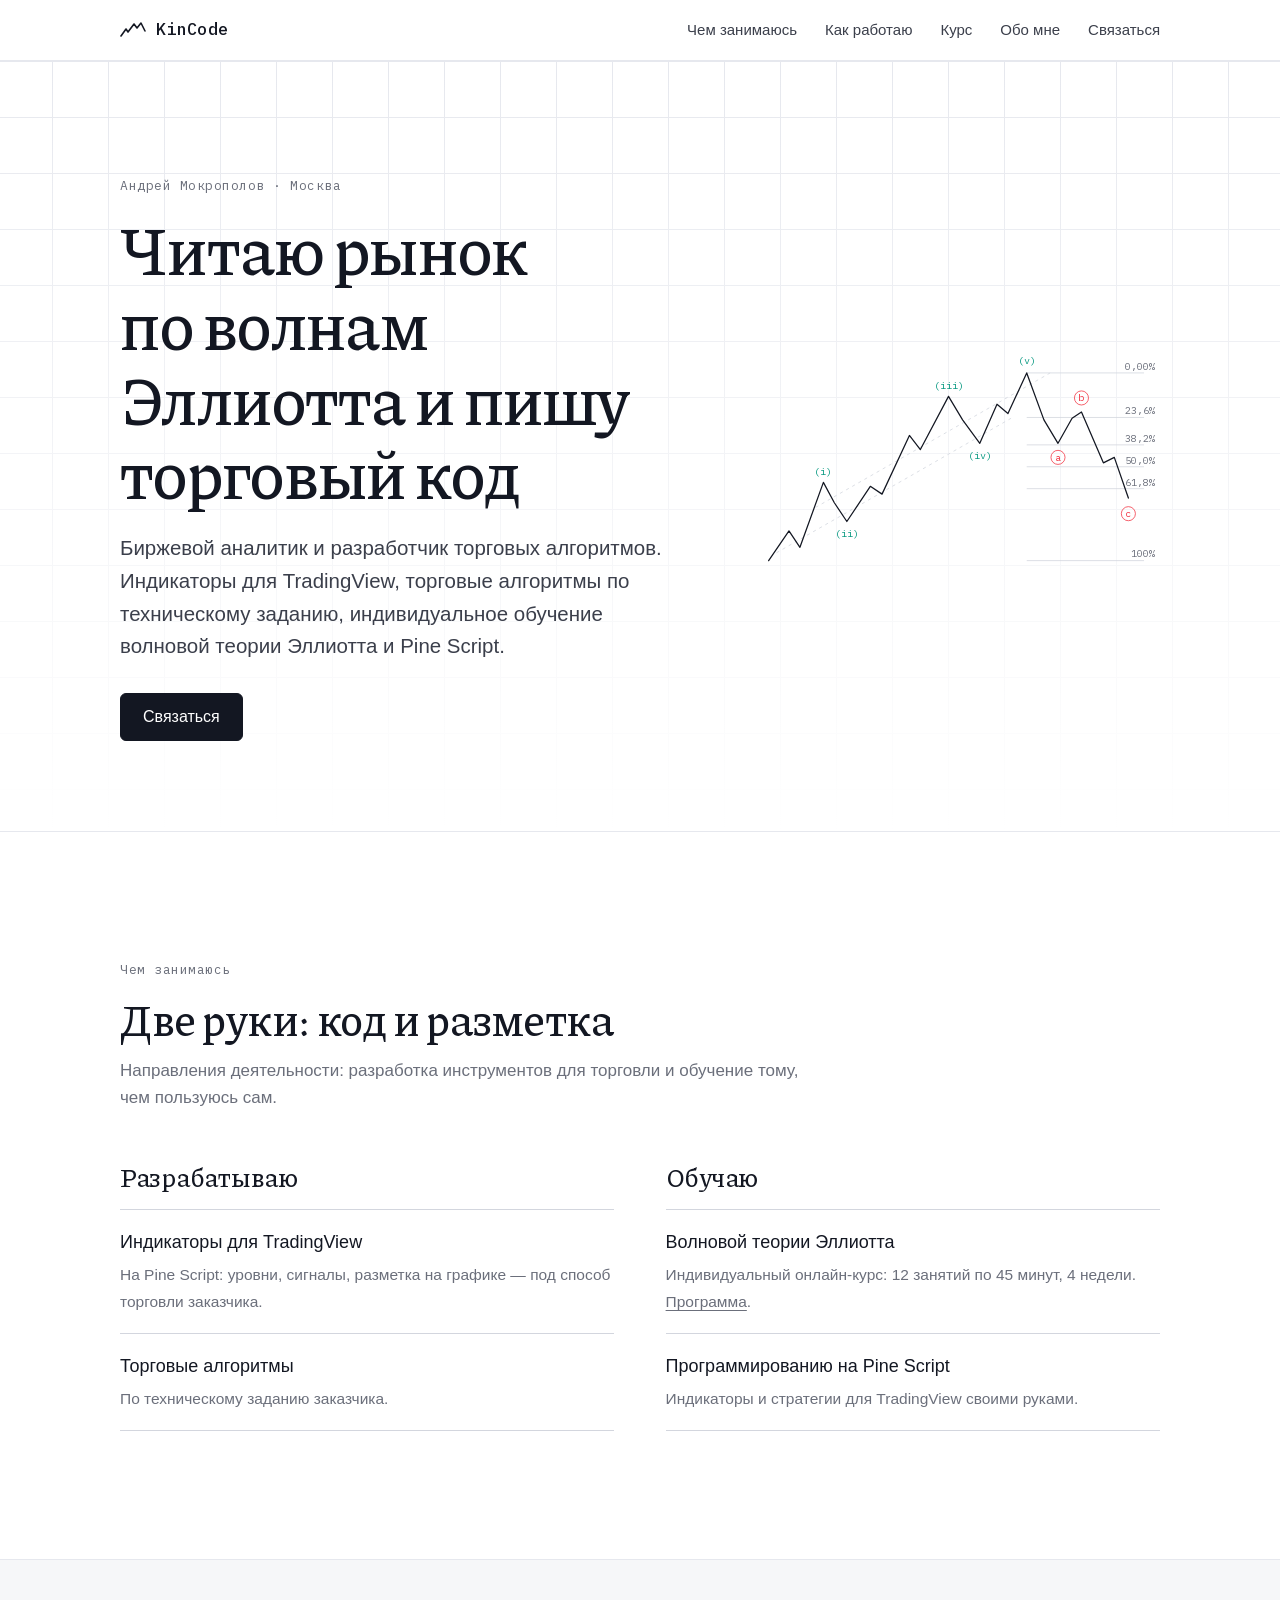
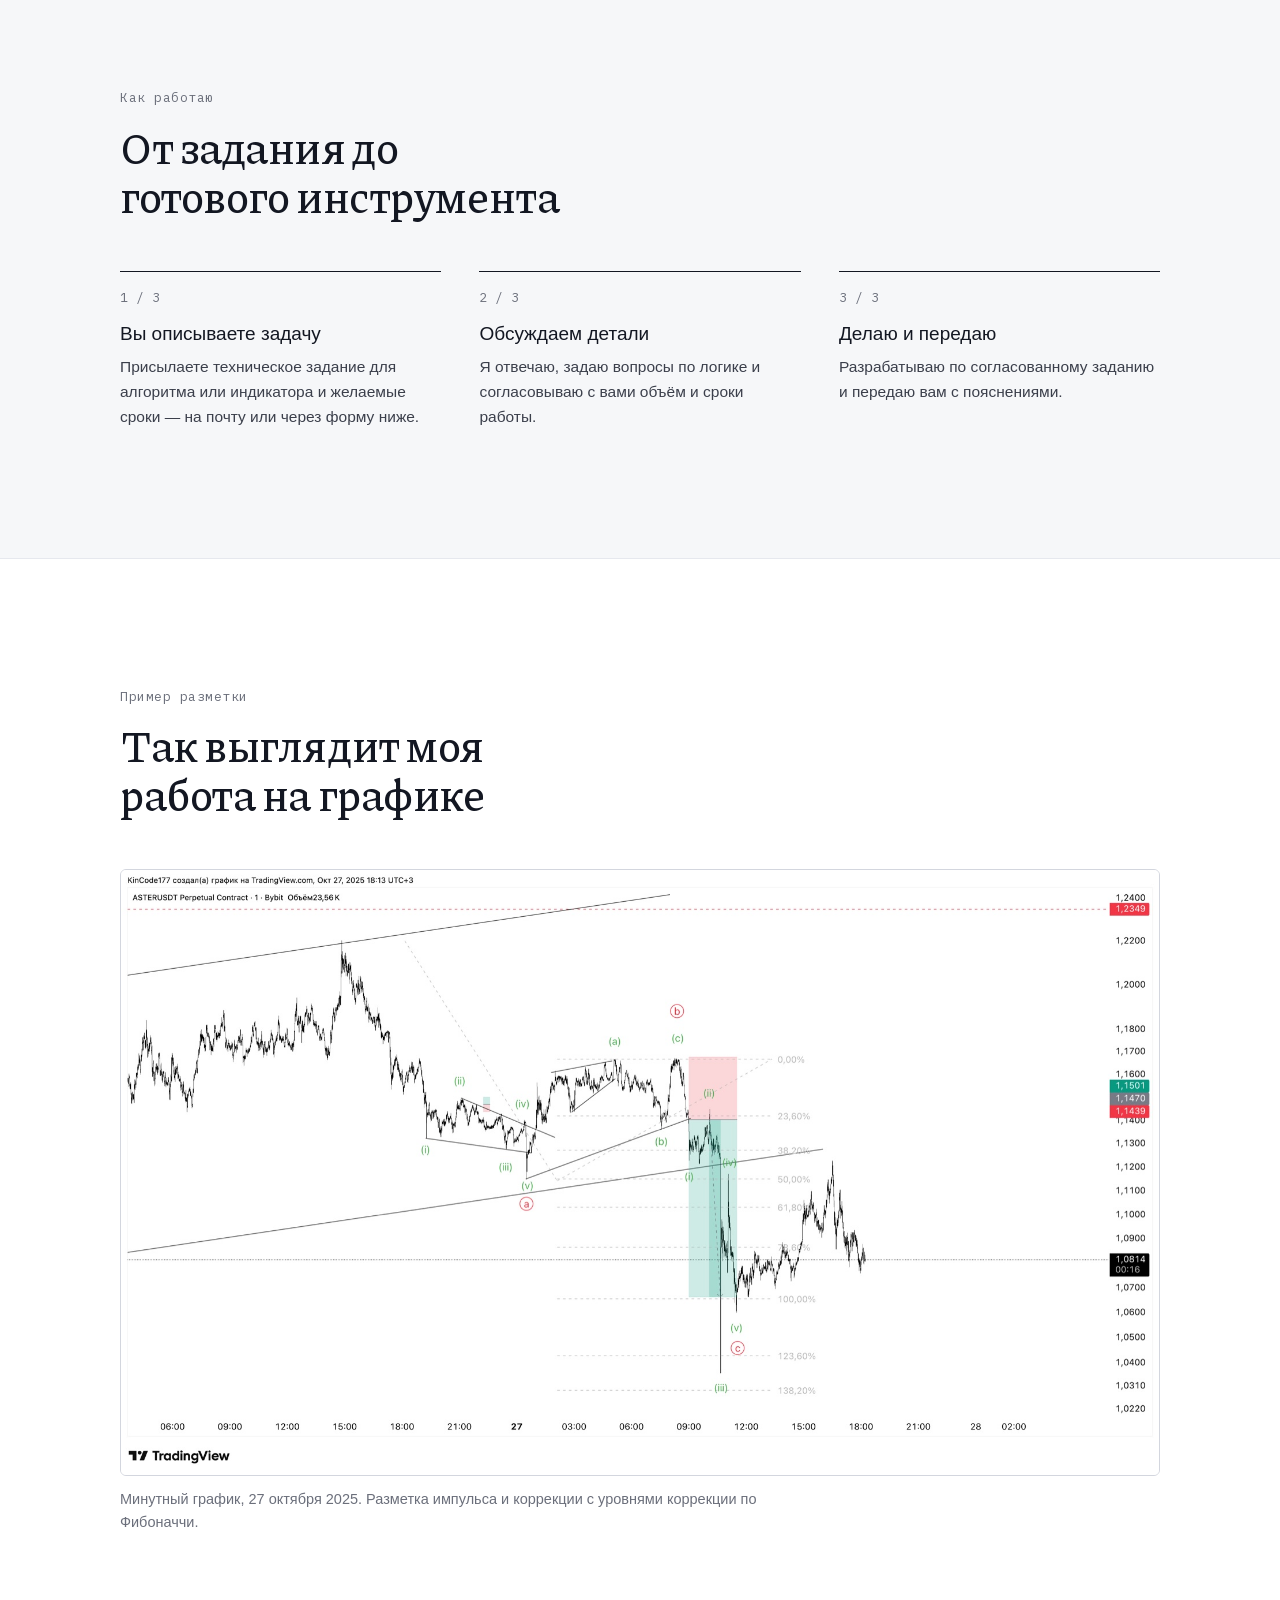
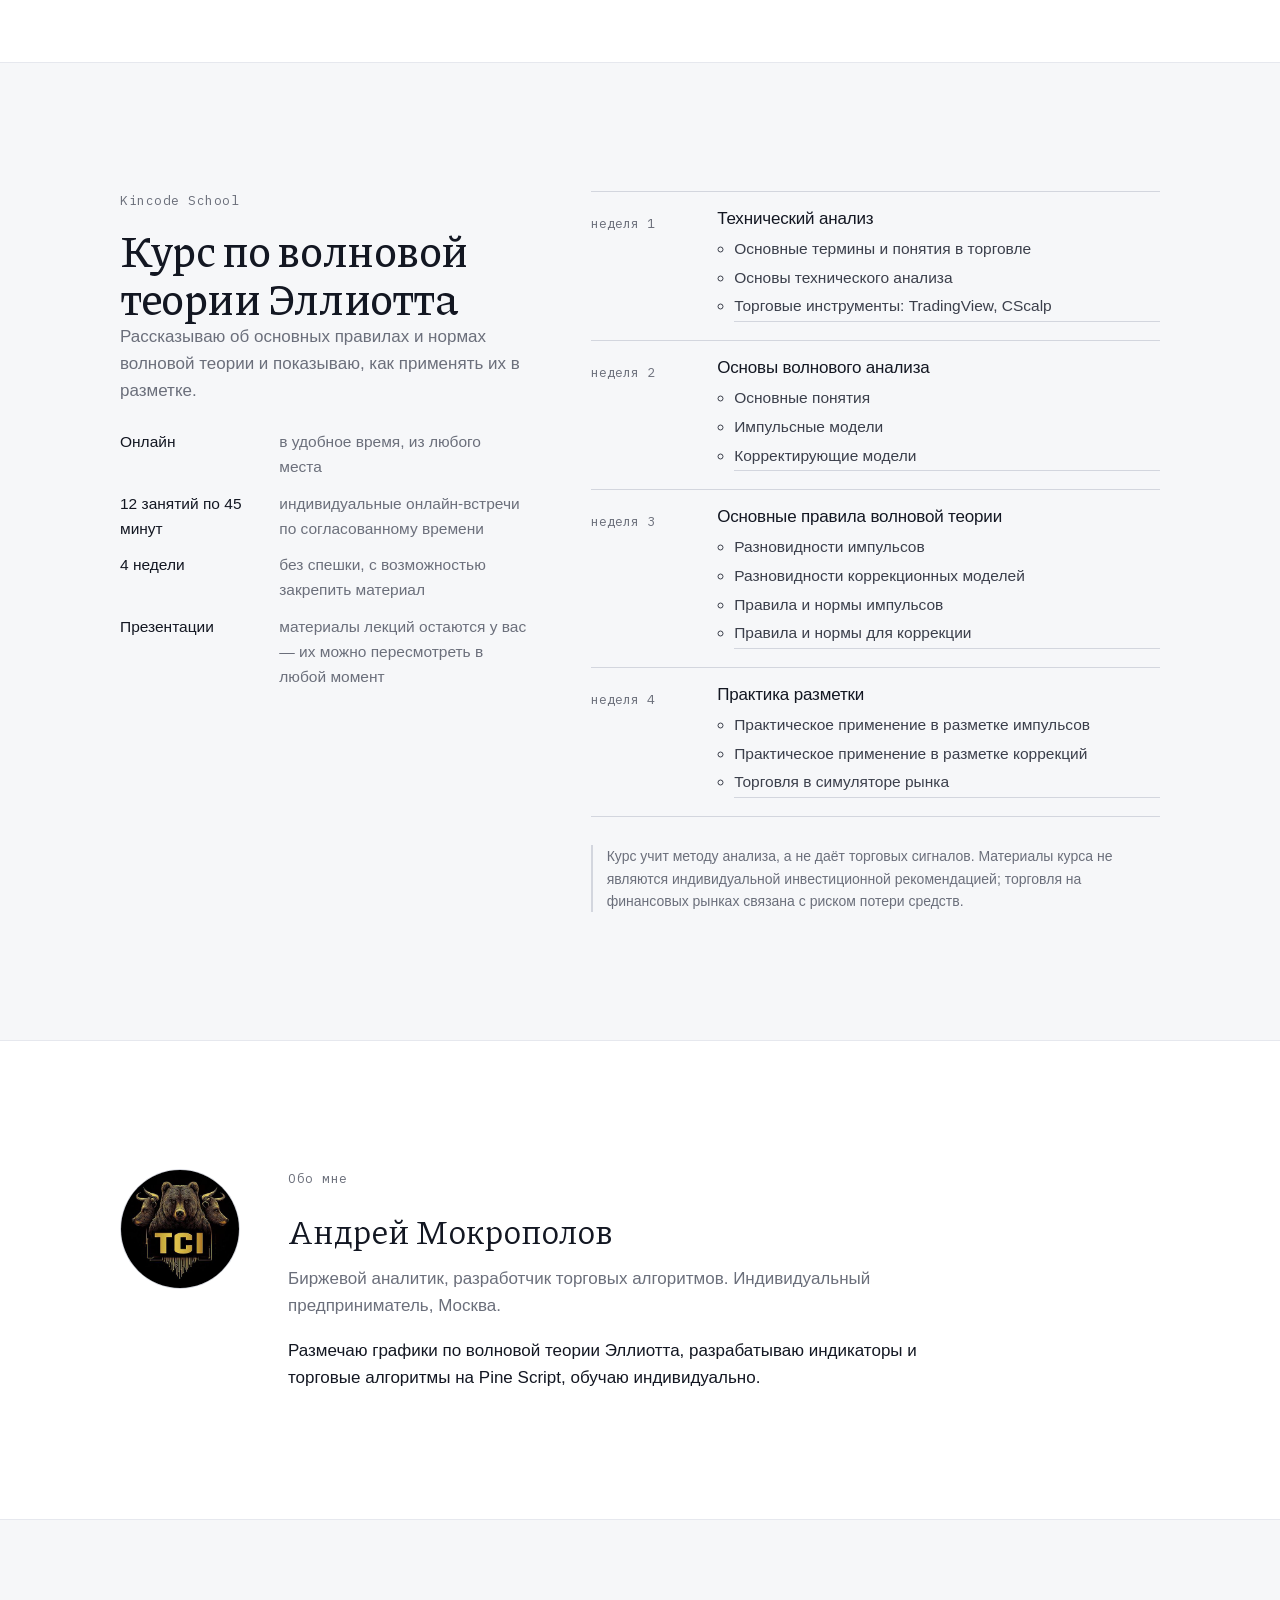
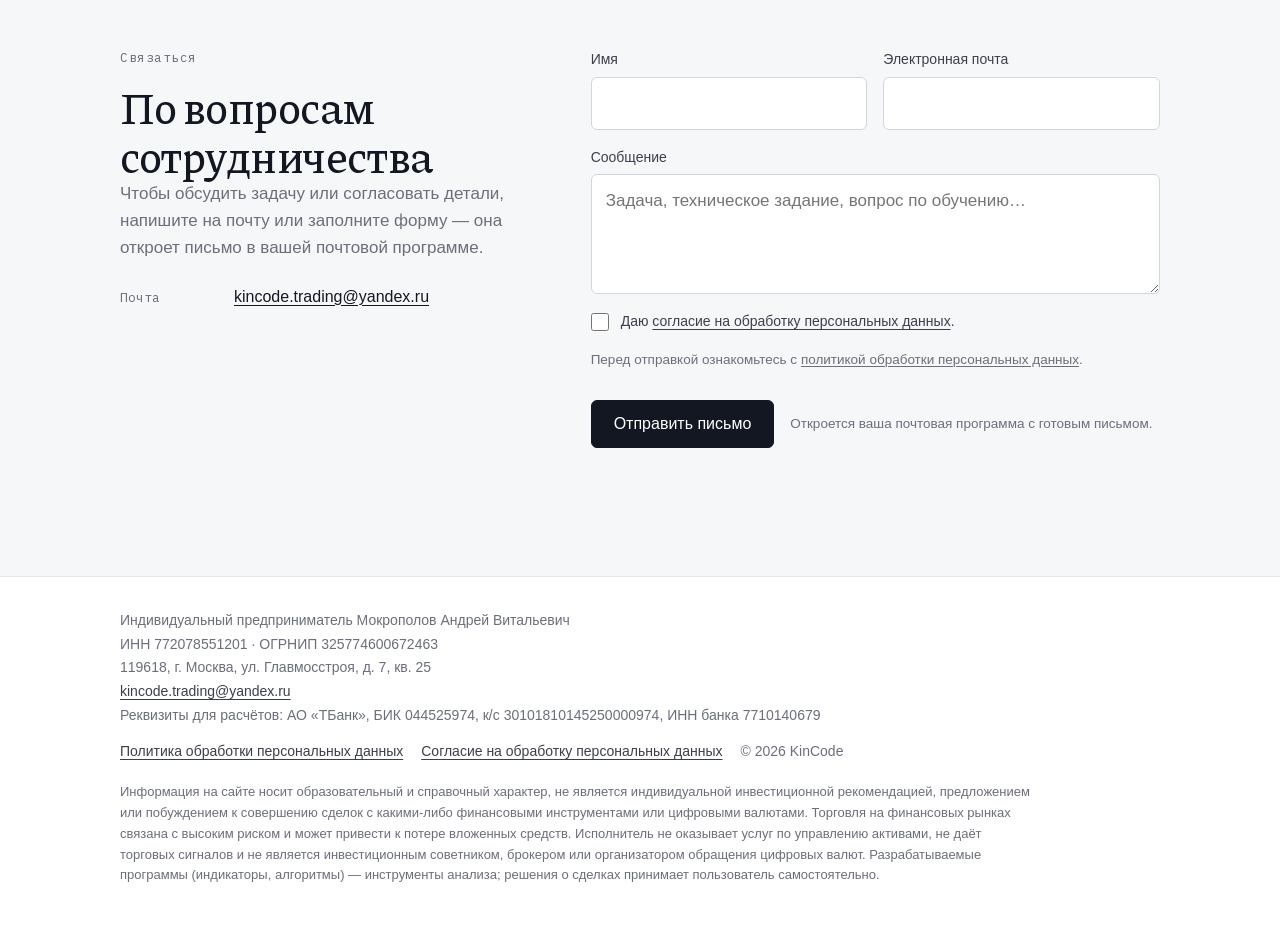
==== index.html @ bf481d81 "сайт-визитка KinCode: черновик на kincode.ru (noindex)" ====
<!DOCTYPE html>
<html lang="ru">
<head>
  <meta name="robots" content="noindex,nofollow">
  <meta charset="utf-8">
  <meta name="viewport" content="width=device-width, initial-scale=1">
  <title>KinCode — Андрей Мокрополов: волновой анализ, индикаторы и алгоритмы</title>
  <meta name="description" content="Биржевой аналитик и разработчик торговых алгоритмов. Индикаторы для TradingView, торговые алгоритмы, обучение волновой теории Эллиотта и Pine Script.">
  <meta name="color-scheme" content="light dark">
  <meta property="og:title" content="KinCode — Андрей Мокрополов">
  <meta property="og:description" content="Волновой анализ, индикаторы для TradingView, торговые алгоритмы, обучение.">
  <meta property="og:type" content="website">
  <link rel="stylesheet" href="style.css">
</head>
<body>

<header class="top">
  <div class="wrap">
    <a class="brand" href="#" aria-label="KinCode — на начало страницы">
      <svg viewBox="0 0 26 18" aria-hidden="true"><polyline points="1,15 6,8 8,11 14,3 17,7 21,2 25,10" fill="none" stroke="currentColor" stroke-width="1.6" stroke-linejoin="round" stroke-linecap="round"/></svg>
      KinCode
    </a>
    <nav class="nav" aria-label="Разделы">
      <a href="#services">Чем занимаюсь</a>
      <a href="#process">Как работаю</a>
      <a href="#school">Курс</a>
      <a href="#about">Обо мне</a>
      <a href="#contact">Связаться</a>
    </nav>
  </div>
</header>

<main>

  <section class="hero" aria-labelledby="h-hero">
    <div class="wrap">
      <div>
        <p class="eyebrow">Андрей Мокрополов · Москва</p>
        <h1 id="h-hero">Читаю рынок по волнам Эллиотта и пишу торговый код</h1>
        <p class="lead">Биржевой аналитик и разработчик торговых алгоритмов. Индикаторы для TradingView, торговые алгоритмы по техническому заданию, индивидуальное обучение волновой теории Эллиотта и Pine Script.</p>
        <div class="actions">
          <a class="btn" href="#contact">Связаться</a>
        </div>
      </div>

      <!-- Подпись графики: импульс (i)–(v) и коррекция a–b–c, как на его собственных графиках -->
      <svg class="wave" viewBox="0 0 520 340" role="img" aria-labelledby="wave-title">
        <title id="wave-title">Схема волн Эллиотта: пятиволновой импульс и трёхволновая коррекция</title>
        <line class="chan" x1="30" y1="290" x2="330" y2="118"/>
        <line class="chan" x1="80" y1="232" x2="380" y2="60"/>
        <g class="fib">
          <line x1="350" y1="60" x2="500" y2="60"/>
          <line x1="350" y1="117" x2="500" y2="117"/>
          <line x1="350" y1="152" x2="500" y2="152"/>
          <line x1="350" y1="180" x2="500" y2="180"/>
          <line x1="350" y1="208" x2="500" y2="208"/>
          <line x1="350" y1="300" x2="500" y2="300"/>
        </g>
        <g class="fib-t" text-anchor="end">
          <text x="514" y="56">0,00%</text>
          <text x="514" y="113">23,6%</text>
          <text x="514" y="148">38,2%</text>
          <text x="514" y="176">50,0%</text>
          <text x="514" y="204">61,8%</text>
          <text x="514" y="296">100%</text>
        </g>
        <polyline class="path" points="20,300 46,262 60,283 90,200 104,226 120,250 150,205 165,215 200,140 214,158 250,90 268,120 290,150 312,100 326,112 350,60 372,120 390,150 408,118 420,110 448,175 462,168 480,220"/>
        <g class="lbl-up" text-anchor="middle">
          <text x="90" y="190">(i)</text>
          <text x="120" y="270">(ii)</text>
          <text x="250" y="80">(iii)</text>
          <text x="290" y="170">(iv)</text>
          <text x="350" y="48">(v)</text>
        </g>
        <g class="lbl-down" text-anchor="middle">
          <circle class="ring" cx="390" cy="168" r="9"/><text x="390" y="172">a</text>
          <circle class="ring" cx="420" cy="92" r="9"/><text x="420" y="96">b</text>
          <circle class="ring" cx="480" cy="240" r="9"/><text x="480" y="244">c</text>
        </g>
      </svg>
    </div>
  </section>

  <section class="section" id="services" aria-labelledby="h-services">
    <div class="wrap">
      <div class="section-head">
        <p class="eyebrow">Чем занимаюсь</p>
        <h2 id="h-services">Две руки: код и разметка</h2>
        <p class="muted">Направления деятельности: разработка инструментов для торговли и обучение тому, чем пользуюсь сам.</p>
      </div>
      <div class="do">
        <div>
          <h3>Разрабатываю</h3>
          <ul>
            <li>
              <strong>Индикаторы для TradingView</strong>
              <span>На Pine Script: уровни, сигналы, разметка на графике — под способ торговли заказчика.</span>
            </li>
            <li>
              <strong>Торговые алгоритмы</strong>
              <span>По техническому заданию заказчика.</span>
            </li>
          </ul>
        </div>
        <div>
          <h3>Обучаю</h3>
          <ul>
            <li>
              <strong>Волновой теории Эллиотта</strong>
              <span>Индивидуальный онлайн-курс: 12 занятий по 45 минут, 4 недели. <a href="#school">Программа</a>.</span>
            </li>
            <li>
              <strong>Программированию на Pine Script</strong>
              <span>Индикаторы и стратегии для TradingView своими руками.</span>
            </li>
          </ul>
        </div>
      </div>
    </div>
  </section>

  <section class="section section-alt" id="process" aria-labelledby="h-process">
    <div class="wrap">
      <div class="section-head">
        <p class="eyebrow">Как работаю</p>
        <h2 id="h-process">От задания до готового инструмента</h2>
      </div>
      <ol class="steps">
        <li>
          <strong>Вы описываете задачу</strong>
          <p>Присылаете техническое задание для алгоритма или индикатора и желаемые сроки — на почту или через форму ниже.</p>
        </li>
        <li>
          <strong>Обсуждаем детали</strong>
          <p>Я отвечаю, задаю вопросы по логике и согласовываю с вами объём и сроки работы.</p>
        </li>
        <li>
          <strong>Делаю и передаю</strong>
          <p>Разрабатываю по согласованному заданию и передаю вам с пояснениями.</p>
        </li>
      </ol>
    </div>
  </section>

  <section class="section" id="example" aria-labelledby="h-example">
    <div class="wrap">
      <div class="section-head">
        <p class="eyebrow">Пример разметки</p>
        <h2 id="h-example">Так выглядит моя работа на графике</h2>
      </div>
      <figure class="figure">
        <img src="img/wave-asterusdt.jpg" width="1800" height="1048" alt="График TradingView с волновой разметкой: импульс (i)–(v), коррекция a–b–c и уровни Фибоначчи" loading="lazy">
        <figcaption>Минутный график, 27 октября 2025. Разметка импульса и коррекции с уровнями коррекции по Фибоначчи.</figcaption>
      </figure>
    </div>
  </section>

  <section class="section section-alt" id="school" aria-labelledby="h-school">
    <div class="wrap">
      <div class="school">
        <div>
          <p class="eyebrow">Kincode School</p>
          <h2 id="h-school">Курс по волновой теории Эллиотта</h2>
          <p class="muted">Рассказываю об основных правилах и нормах волновой теории и показываю, как применять их в разметке.</p>
          <ul class="format">
            <li><b>Онлайн</b><span>в удобное время, из любого места</span></li>
            <li><b>12 занятий по 45 минут</b><span>индивидуальные онлайн-встречи по согласованному времени</span></li>
            <li><b>4 недели</b><span>без спешки, с возможностью закрепить материал</span></li>
            <li><b>Презентации</b><span>материалы лекций остаются у вас — их можно пересмотреть в любой момент</span></li>
          </ul>
        </div>
        <div>
          <ol class="weeks">
            <li>
              <div>
                <h3>Технический анализ</h3>
                <ul>
                  <li>Основные термины и понятия в торговле</li>
                  <li>Основы технического анализа</li>
                  <li>Торговые инструменты: TradingView, CScalp</li>
                </ul>
              </div>
            </li>
            <li>
              <div>
                <h3>Основы волнового анализа</h3>
                <ul>
                  <li>Основные понятия</li>
                  <li>Импульсные модели</li>
                  <li>Корректирующие модели</li>
                </ul>
              </div>
            </li>
            <li>
              <div>
                <h3>Основные правила волновой теории</h3>
                <ul>
                  <li>Разновидности импульсов</li>
                  <li>Разновидности коррекционных моделей</li>
                  <li>Правила и нормы импульсов</li>
                  <li>Правила и нормы для коррекции</li>
                </ul>
              </div>
            </li>
            <li>
              <div>
                <h3>Практика разметки</h3>
                <ul>
                  <li>Практическое применение в разметке импульсов</li>
                  <li>Практическое применение в разметке коррекций</li>
                  <li>Торговля в симуляторе рынка</li>
                </ul>
              </div>
            </li>
          </ol>
          <p class="note">Курс учит методу анализа, а не даёт торговых сигналов. Материалы курса не являются индивидуальной инвестиционной рекомендацией; торговля на финансовых рынках связана с риском потери средств.</p>
        </div>
      </div>
    </div>
  </section>

  <section class="section" id="about" aria-labelledby="h-about">
    <div class="wrap">
      <div class="about">
        <img src="img/logo-tci.jpeg" width="120" height="120" alt="Логотип TCI: медведь и два быка">
        <div>
          <p class="eyebrow">Обо мне</p>
          <p class="name" id="h-about">Андрей Мокрополов</p>
          <p class="role">Биржевой аналитик, разработчик торговых алгоритмов. Индивидуальный предприниматель, Москва.</p>
          <p>Размечаю графики по волновой теории Эллиотта, разрабатываю индикаторы и торговые алгоритмы на Pine Script, обучаю индивидуально.</p>
        </div>
      </div>
    </div>
  </section>

  <section class="section section-alt" id="contact" aria-labelledby="h-contact">
    <div class="wrap">
      <div class="contact">
        <div>
          <p class="eyebrow">Связаться</p>
          <h2 id="h-contact">По вопросам сотрудничества</h2>
          <p class="muted">Чтобы обсудить задачу или согласовать детали, напишите на почту или заполните форму — она откроет письмо в вашей почтовой программе.</p>
          <ul class="contact-list">
            <li><span>Почта</span><span><a href="mailto:kincode.trading@yandex.ru">kincode.trading@yandex.ru</a></span></li>
          </ul>
        </div>

        <form id="contact-form" novalidate>
          <div class="row">
            <div class="field">
              <label for="f-name">Имя</label>
              <input id="f-name" name="name" type="text" autocomplete="name" required>
            </div>
            <div class="field">
              <label for="f-email">Электронная почта</label>
              <input id="f-email" name="email" type="email" autocomplete="email" required>
            </div>
          </div>
          <div class="field">
            <label for="f-msg">Сообщение</label>
            <textarea id="f-msg" name="message" placeholder="Задача, техническое задание, вопрос по обучению…" required></textarea>
          </div>
          <label class="consent">
            <input id="f-consent" type="checkbox" required>
            <span>Даю <a href="consent.html">согласие на обработку персональных данных</a>.</span>
          </label>
          <p class="form-hint">Перед отправкой ознакомьтесь с <a href="privacy.html">политикой обработки персональных данных</a>.</p>
          <div class="form-foot">
            <button class="btn" type="submit">Отправить письмо</button>
            <span class="form-hint" id="form-hint">Откроется ваша почтовая программа с готовым письмом.</span>
          </div>
        </form>
      </div>
    </div>
  </section>

</main>

<footer class="foot">
  <div class="wrap">
    <address>
      Индивидуальный предприниматель Мокрополов Андрей Витальевич<br>
      ИНН 772078551201 · ОГРНИП 325774600672463<br>
      119618, г. Москва, ул. Главмосстроя, д. 7, кв. 25<br>
      <a href="mailto:kincode.trading@yandex.ru">kincode.trading@yandex.ru</a><br>
      Реквизиты для расчётов: АО «ТБанк», БИК 044525974, к/с 30101810145250000974, ИНН банка 7710140679
    </address>
    <div class="docs">
      <a href="privacy.html">Политика обработки персональных данных</a>
      <a href="consent.html">Согласие на обработку персональных данных</a>
      <span>© 2026 KinCode</span>
    </div>
    <p class="disclaimer-foot">Информация на сайте носит образовательный и справочный характер, не является индивидуальной инвестиционной рекомендацией, предложением или побуждением к совершению сделок с какими-либо финансовыми инструментами или цифровыми валютами. Торговля на финансовых рынках связана с высоким риском и может привести к потере вложенных средств. Исполнитель не оказывает услуг по управлению активами, не даёт торговых сигналов и не является инвестиционным советником, брокером или организатором обращения цифровых валют. Разрабатываемые программы (индикаторы, алгоритмы) — инструменты анализа; решения о сделках принимает пользователь самостоятельно.</p>
  </div>
</footer>

<script>
  // Форма без бэкенда: собирает письмо и открывает почтовую программу посетителя.
  var CONTACT_EMAIL = 'kincode.trading@yandex.ru';

  var form = document.getElementById('contact-form');
  var hint = document.getElementById('form-hint');
  form.addEventListener('submit', function (e) {
    e.preventDefault();
    var consent = document.getElementById('f-consent');
    if (!form.checkValidity()) {
      form.reportValidity();
      return;
    }
    if (!consent.checked) {
      hint.textContent = 'Чтобы отправить, отметьте согласие на обработку персональных данных.';
      consent.focus();
      return;
    }
    var name = document.getElementById('f-name').value.trim();
    var email = document.getElementById('f-email').value.trim();
    var msg = document.getElementById('f-msg').value.trim();
    var subject = 'Сообщение с сайта KinCode — ' + name;
    var body = msg + '\n\nИмя: ' + name + '\nПочта: ' + email +
      '\n\nСогласие на обработку персональных данных дано на сайте ' + new Date().toLocaleString('ru-RU') + '.';
    window.location.href = 'mailto:' + encodeURIComponent(CONTACT_EMAIL) +
      '?subject=' + encodeURIComponent(subject) + '&body=' + encodeURIComponent(body);
    hint.textContent = 'Письмо собрано — проверьте почтовую программу.';
  });
</script>
</body>
</html>
---- style.css ----
/* Шрифты лежат локально — внешних запросов нет */
@font-face {
  font-family: 'Golos Text';
  font-style: normal;
  font-weight: 400 600;
  font-display: swap;
  src: url(fonts/golostext-400-600-cyrillic.woff2) format('woff2');
  unicode-range: U+0301, U+0400-045F, U+0490-0491, U+04B0-04B1, U+2116;
}
@font-face {
  font-family: 'Golos Text';
  font-style: normal;
  font-weight: 400 600;
  font-display: swap;
  src: url(fonts/golostext-400-600-latin.woff2) format('woff2');
  unicode-range: U+0000-00FF, U+0131, U+0152-0153, U+02BB-02BC, U+02C6, U+02DA, U+02DC, U+0304, U+0308, U+0329, U+2000-206F, U+20AC, U+2122, U+2191, U+2193, U+2212, U+2215, U+FEFF, U+FFFD;
}
@font-face {
  font-family: 'IBM Plex Mono';
  font-style: normal;
  font-weight: 400;
  font-display: swap;
  src: url(fonts/ibmplexmono-400-cyrillic.woff2) format('woff2');
  unicode-range: U+0301, U+0400-045F, U+0490-0491, U+04B0-04B1, U+2116;
}
@font-face {
  font-family: 'IBM Plex Mono';
  font-style: normal;
  font-weight: 400;
  font-display: swap;
  src: url(fonts/ibmplexmono-400-latin.woff2) format('woff2');
  unicode-range: U+0000-00FF, U+0131, U+0152-0153, U+02BB-02BC, U+02C6, U+02DA, U+02DC, U+0304, U+0308, U+0329, U+2000-206F, U+20AC, U+2122, U+2191, U+2193, U+2212, U+2215, U+FEFF, U+FFFD;
}
@font-face {
  font-family: 'IBM Plex Mono';
  font-style: normal;
  font-weight: 500;
  font-display: swap;
  src: url(fonts/ibmplexmono-500-cyrillic.woff2) format('woff2');
  unicode-range: U+0301, U+0400-045F, U+0490-0491, U+04B0-04B1, U+2116;
}
@font-face {
  font-family: 'IBM Plex Mono';
  font-style: normal;
  font-weight: 500;
  font-display: swap;
  src: url(fonts/ibmplexmono-500-latin.woff2) format('woff2');
  unicode-range: U+0000-00FF, U+0131, U+0152-0153, U+02BB-02BC, U+02C6, U+02DA, U+02DC, U+0304, U+0308, U+0329, U+2000-206F, U+20AC, U+2122, U+2191, U+2193, U+2212, U+2215, U+FEFF, U+FFFD;
}
@font-face {
  font-family: 'Piazzolla';
  font-style: normal;
  font-weight: 400 600;
  font-display: swap;
  src: url(fonts/piazzolla-400-600-cyrillic.woff2) format('woff2');
  unicode-range: U+0301, U+0400-045F, U+0490-0491, U+04B0-04B1, U+2116;
}
@font-face {
  font-family: 'Piazzolla';
  font-style: normal;
  font-weight: 400 600;
  font-display: swap;
  src: url(fonts/piazzolla-400-600-latin.woff2) format('woff2');
  unicode-range: U+0000-00FF, U+0131, U+0152-0153, U+02BB-02BC, U+02C6, U+02DA, U+02DC, U+0304, U+0308, U+0329, U+2000-206F, U+20AC, U+2122, U+2191, U+2193, U+2212, U+2215, U+FEFF, U+FFFD;
}

/* KinCode — сайт-визитка. Одна идея: волна Эллиотта на «бумаге графика». */

:root {
  --paper: #ffffff;
  --paper-2: #f6f7f9;
  --grid: #e6e8ee;
  --line: #d3d6de;
  --ink: #131722;
  --ink-2: #3b3f4b;
  --muted: #6b6f7b;
  --up: #089981;      /* TradingView: рост — единственный акцент */
  --up-ink: #06715f;
  --down: #f23645;    /* TradingView: падение — только для подписей волн */
  --focus: #1e53e5;

  --display: "Piazzolla", "Times New Roman", Georgia, serif;
  --body: "Golos Text", -apple-system, "Segoe UI", Roboto, Arial, sans-serif;
  --mono: "IBM Plex Mono", ui-monospace, "SF Mono", Menlo, Consolas, monospace;

  --w: 1120px;
  --gutter: clamp(16px, 4vw, 40px);
  --section: clamp(64px, 10vw, 128px);
  color-scheme: light dark;
}

@media (prefers-color-scheme: dark) {
  :root {
    --paper: #131722;
    --paper-2: #1a1e2a;
    --grid: #232734;
    --line: #363a45;
    --ink: #e4e6ec;
    --ink-2: #c4c7d0;
    --muted: #9095a1;
    --up: #26b39a;
    --up-ink: #3fcfb4;
    --down: #f7525f;
    --focus: #7aa2ff;
  }
}

/* --- база --- */
*, *::before, *::after { box-sizing: border-box; }
html { scroll-behavior: smooth; -webkit-text-size-adjust: 100%; }
@media (prefers-reduced-motion: reduce) { html { scroll-behavior: auto; } }

body {
  margin: 0;
  background: var(--paper);
  color: var(--ink);
  font-family: var(--body);
  font-size: 17px;
  line-height: 1.6;
  font-feature-settings: "kern", "liga";
  -webkit-font-smoothing: antialiased;
  overflow-x: hidden;
}

img { max-width: 100%; height: auto; display: block; }
a { color: inherit; text-decoration-thickness: 1px; text-underline-offset: 0.18em; }
a:hover { color: var(--up-ink); }
:focus-visible { outline: 2px solid var(--focus); outline-offset: 3px; border-radius: 2px; }

h1, h2, h3 { font-family: var(--display); font-weight: 500; line-height: 1.1; margin: 0; letter-spacing: -0.01em; text-wrap: balance; }
h1 { font-size: clamp(38px, 6vw, 68px); font-variation-settings: "opsz" 28; }
h2 { font-size: clamp(30px, 4vw, 44px); font-variation-settings: "opsz" 20; }
h3 { font-size: clamp(21px, 2.2vw, 26px); font-variation-settings: "opsz" 14; }
p { margin: 0 0 1em; }
p:last-child { margin-bottom: 0; }

.wrap { max-width: var(--w); margin-inline: auto; padding-inline: var(--gutter); }

.eyebrow {
  font-family: var(--mono);
  font-size: 13px;
  letter-spacing: 0.04em;
  color: var(--muted);
  text-transform: none;
  margin: 0 0 14px;
}

.mono { font-family: var(--mono); }
.muted { color: var(--muted); }
.lead { font-size: clamp(18px, 1.6vw, 21px); color: var(--ink-2); max-width: 34em; }

/* --- кнопки --- */
.btn {
  display: inline-flex;
  align-items: center;
  gap: 10px;
  font-family: var(--body);
  font-weight: 500;
  font-size: 16px;
  line-height: 1;
  padding: 15px 22px;
  border-radius: 6px;
  border: 1px solid var(--ink);
  background: var(--ink);
  color: var(--paper);
  text-decoration: none;
  cursor: pointer;
  transition: background-color .15s ease, color .15s ease, border-color .15s ease;
}
.btn:hover { background: var(--up-ink); border-color: var(--up-ink); color: #fff; }
.btn-ghost { background: transparent; color: var(--ink); }
.btn-ghost:hover { background: transparent; color: var(--up-ink); border-color: var(--up-ink); }

/* --- шапка --- */
.top {
  position: sticky; top: 0; z-index: 10;
  background: color-mix(in srgb, var(--paper) 88%, transparent);
  backdrop-filter: saturate(140%) blur(8px);
  border-bottom: 1px solid var(--grid);
}
.top .wrap { display: flex; align-items: center; justify-content: space-between; min-height: 60px; gap: 16px; }
.brand { font-family: var(--mono); font-weight: 500; letter-spacing: 0.02em; text-decoration: none; display: flex; align-items: center; gap: 10px; }
.brand svg { width: 26px; height: 18px; }
.nav { display: flex; gap: clamp(14px, 2.4vw, 28px); font-size: 15px; }
.nav a { text-decoration: none; color: var(--ink-2); }
.nav a:hover { color: var(--up-ink); }
@media (max-width: 720px) { .nav { display: none; } }

/* --- hero --- */
.hero {
  position: relative;
  padding-block: clamp(56px, 9vw, 120px) clamp(48px, 7vw, 96px);
  background-image:
    linear-gradient(to right, var(--grid) 1px, transparent 1px),
    linear-gradient(to bottom, var(--grid) 1px, transparent 1px);
  background-size: 56px 56px;
  background-position: center top;
  border-bottom: 1px solid var(--grid);
}
.hero::after {
  /* мягкое затухание сетки к низу, чтобы текст читался */
  content: ""; position: absolute; inset: 0;
  background: linear-gradient(to bottom, transparent 0%, var(--paper) 100%);
  pointer-events: none;
}
.hero .wrap { position: relative; z-index: 1; display: grid; grid-template-columns: 7fr 5fr; gap: clamp(28px, 5vw, 72px); align-items: center; }
.hero h1 { max-width: 12em; margin-bottom: 22px; }
.hero .actions { display: flex; flex-wrap: wrap; gap: 12px; margin-top: 30px; }
.wave { width: 100%; height: auto; }
.wave text { font-family: var(--mono); font-size: 13px; }
.wave .lbl-up { fill: var(--up); }
.wave .lbl-down { fill: var(--down); }
.wave .ring { stroke: var(--down); fill: none; }
.wave .path { stroke: var(--ink); fill: none; stroke-width: 1.6; stroke-linejoin: round; stroke-linecap: round; }
.wave .chan { stroke: var(--line); fill: none; stroke-dasharray: 4 5; }
.wave .fib { stroke: var(--line); fill: none; }
.wave .fib-t { fill: var(--muted); font-size: 11px; }
@media (max-width: 860px) {
  .hero .wrap { grid-template-columns: 1fr; }
  .wave { max-width: 520px; margin-inline: auto; }
}

/* --- секции --- */
.section { padding-block: var(--section); border-bottom: 1px solid var(--grid); }
.section:last-of-type { border-bottom: 0; }
.section-head { max-width: 40em; margin-bottom: clamp(32px, 4vw, 56px); }
.section-head h2 { margin-bottom: 14px; }
.section-alt { background: var(--paper-2); }

/* Что делаю */
.do { display: grid; grid-template-columns: 1fr 1fr; gap: clamp(28px, 4vw, 64px); }
.do h3 { margin-bottom: 18px; }
.do ul { list-style: none; margin: 0; padding: 0; }
.do li { padding: 18px 0; border-top: 1px solid var(--line); }
.do li:last-child { border-bottom: 1px solid var(--line); }
.do li strong { display: block; font-weight: 500; font-size: 18px; margin-bottom: 4px; }
.do li span { color: var(--muted); font-size: 15.5px; }
@media (max-width: 720px) { .do { grid-template-columns: 1fr; } }

/* Как работаю — реальная последовательность, поэтому нумерация уместна */
.steps { display: grid; grid-template-columns: repeat(3, 1fr); gap: clamp(20px, 3vw, 40px); counter-reset: step; list-style: none; margin: 0; padding: 0; }
.steps li { counter-increment: step; padding-top: 16px; border-top: 1px solid var(--ink); }
.steps li::before { content: counter(step) " / 3"; font-family: var(--mono); font-size: 13px; color: var(--muted); display: block; margin-bottom: 10px; }
.steps li strong { display: block; font-weight: 500; font-size: 19px; margin-bottom: 6px; }
.steps li p { color: var(--ink-2); font-size: 15.5px; }
@media (max-width: 720px) { .steps { grid-template-columns: 1fr; } }

/* Пример разметки */
.figure { margin: 0; }
.figure img { border: 1px solid var(--line); border-radius: 6px; background: #fff; }
.figure figcaption { font-size: 14.5px; color: var(--muted); margin-top: 12px; max-width: 48em; }

/* Курс */
.school { display: grid; grid-template-columns: 5fr 7fr; gap: clamp(28px, 5vw, 72px); align-items: start; }
.format { list-style: none; margin: 26px 0 0; padding: 0; display: grid; gap: 12px; }
.format li { display: grid; grid-template-columns: 9.5em 1fr; gap: 12px; font-size: 15.5px; }
.format li b { font-weight: 500; }
.format li span { color: var(--muted); }
.weeks { list-style: none; margin: 0; padding: 0; counter-reset: wk; }
.weeks li { counter-increment: wk; display: grid; grid-template-columns: 6.5em 1fr; gap: 16px; padding: 18px 0; border-top: 1px solid var(--line); }
.weeks li:last-child { border-bottom: 1px solid var(--line); }
.weeks li::before { content: "неделя " counter(wk); font-family: var(--mono); font-size: 13px; color: var(--muted); padding-top: 4px; }
.weeks h3 { font-family: var(--body); font-size: 17px; font-weight: 500; margin-bottom: 6px; font-variation-settings: normal; }
.weeks ul { margin: 0; padding-left: 1.1em; color: var(--ink-2); font-size: 15.5px; }
.weeks ul li { display: list-item; border: 0; padding: 2px 0; counter-increment: none; }
.weeks ul li::before { content: none; }
.note { font-size: 14px; color: var(--muted); border-left: 2px solid var(--line); padding-left: 14px; margin-top: 28px; max-width: 44em; }
@media (max-width: 860px) { .school { grid-template-columns: 1fr; } }
@media (max-width: 480px) { .format li, .weeks li { grid-template-columns: 1fr; gap: 4px; } }

/* Обо мне */
.about { display: grid; grid-template-columns: 120px 1fr; gap: clamp(24px, 4vw, 48px); align-items: start; }
.about img { width: 120px; height: 120px; border-radius: 50%; border: 1px solid var(--line); }
.about .name { font-family: var(--display); font-size: clamp(26px, 3vw, 34px); font-variation-settings: "opsz" 20; margin-bottom: 6px; }
.about .role { color: var(--muted); margin-bottom: 18px; }
.about p { max-width: 38em; }
@media (max-width: 600px) { .about { grid-template-columns: 1fr; } }

/* Контакты */
.contact { display: grid; grid-template-columns: 5fr 7fr; gap: clamp(28px, 5vw, 72px); align-items: start; }
.contact-list { list-style: none; margin: 22px 0 0; padding: 0; display: grid; gap: 10px; font-size: 16px; }
.contact-list li { display: grid; grid-template-columns: 6.5em 1fr; gap: 10px; }
.contact-list li span:first-child { color: var(--muted); font-family: var(--mono); font-size: 13px; padding-top: 4px; }
form { display: grid; gap: 16px; min-width: 0; }
.field { display: grid; gap: 6px; min-width: 0; }
.field label { font-size: 14px; color: var(--ink-2); }
.field input, .field textarea {
  font: inherit; color: var(--ink);
  background: var(--paper); border: 1px solid var(--line); border-radius: 6px;
  padding: 12px 14px; width: 100%;
}
.field input:focus, .field textarea:focus { outline: 2px solid var(--focus); outline-offset: 0; border-color: transparent; }
.field textarea { min-height: 120px; resize: vertical; }
.row { display: grid; grid-template-columns: 1fr 1fr; gap: 16px; }
@media (max-width: 480px) { .row { grid-template-columns: 1fr; } }
.consent { display: grid; grid-template-columns: 20px 1fr; gap: 10px; align-items: start; font-size: 14px; color: var(--ink-2); }
.consent input { width: 18px; height: 18px; margin: 3px 0 0; accent-color: var(--up-ink); }
.form-foot { display: flex; flex-wrap: wrap; align-items: center; gap: 16px; }
.form-hint { font-size: 13.5px; color: var(--muted); }
@media (max-width: 860px) { .contact { grid-template-columns: 1fr; } }
.disclaimer { font-size: 13.5px; color: var(--muted); margin-top: 28px; max-width: 46em; }

/* Футер */
.foot { border-top: 1px solid var(--grid); padding-block: 32px 40px; font-size: 14px; color: var(--muted); }
.foot .wrap { display: flex; flex-wrap: wrap; justify-content: space-between; gap: 12px 32px; }
.foot a { color: var(--ink-2); }
.foot address { font-style: normal; line-height: 1.7; }
.foot .docs { display: flex; flex-wrap: wrap; gap: 6px 18px; }
.foot .disclaimer-foot { flex-basis: 100%; font-size: 13px; color: var(--muted); margin-top: 8px; max-width: 70em; }

/* Страница политики */
.doc { max-width: 720px; padding-block: clamp(40px, 6vw, 80px); }
.doc h1 { font-size: clamp(32px, 4.5vw, 48px); margin-bottom: 8px; }
.doc h2 { font-size: 24px; margin: 40px 0 12px; }
.doc ol, .doc ul { padding-left: 1.3em; }
.doc li { margin-bottom: 6px; }
.doc .updated { font-family: var(--mono); font-size: 13px; color: var(--muted); margin-bottom: 32px; }
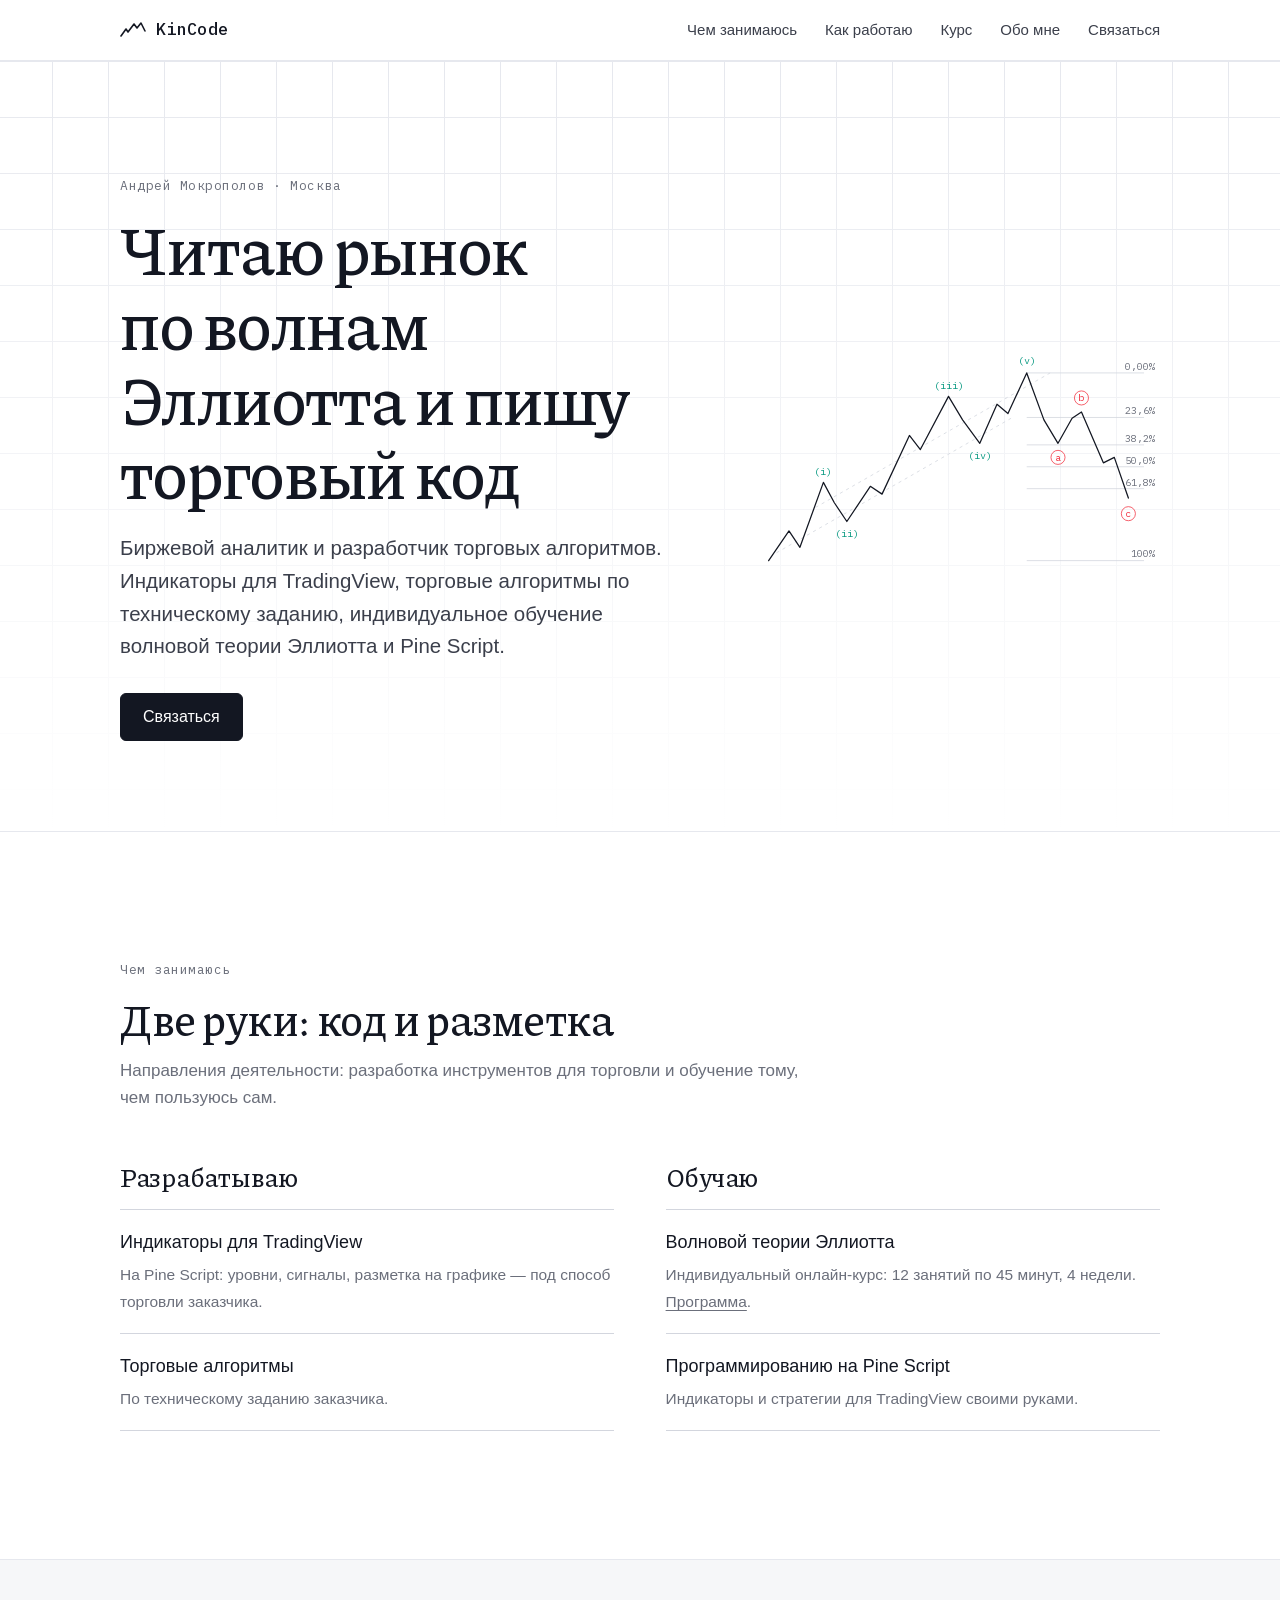
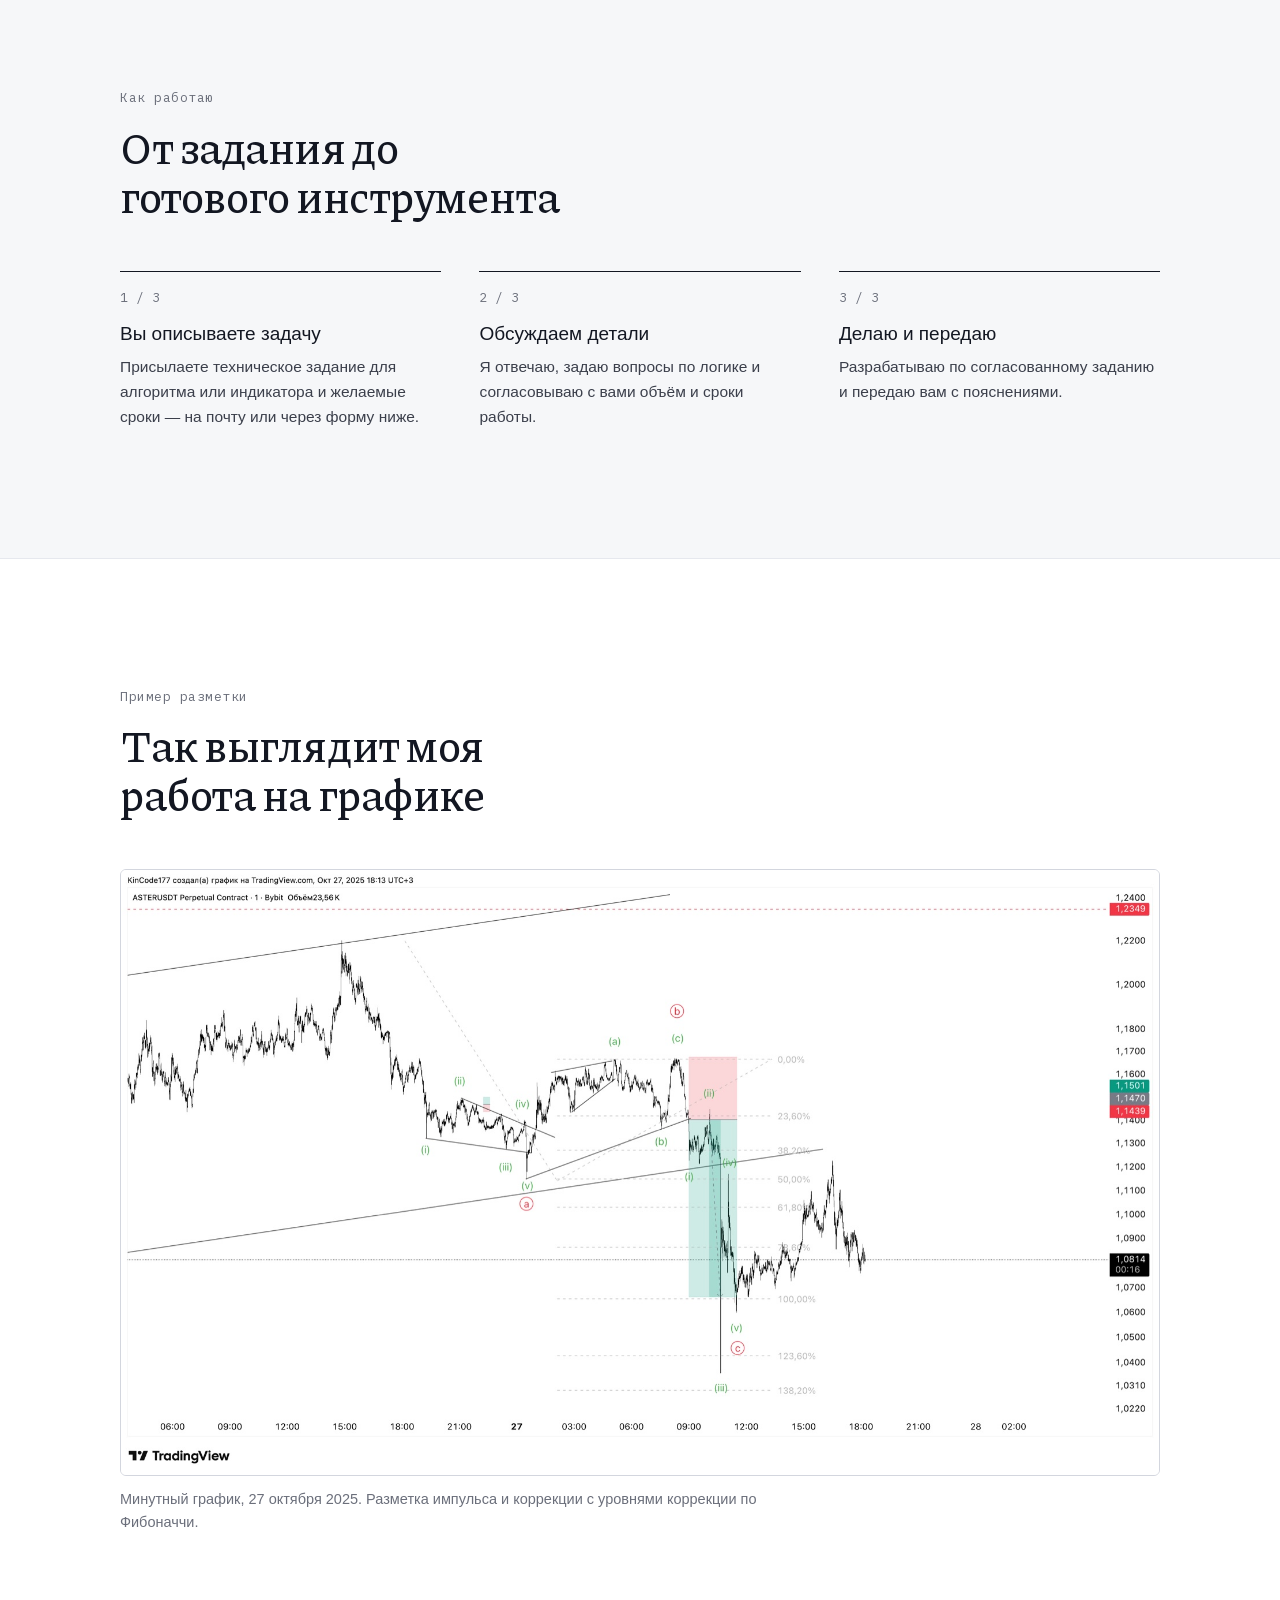
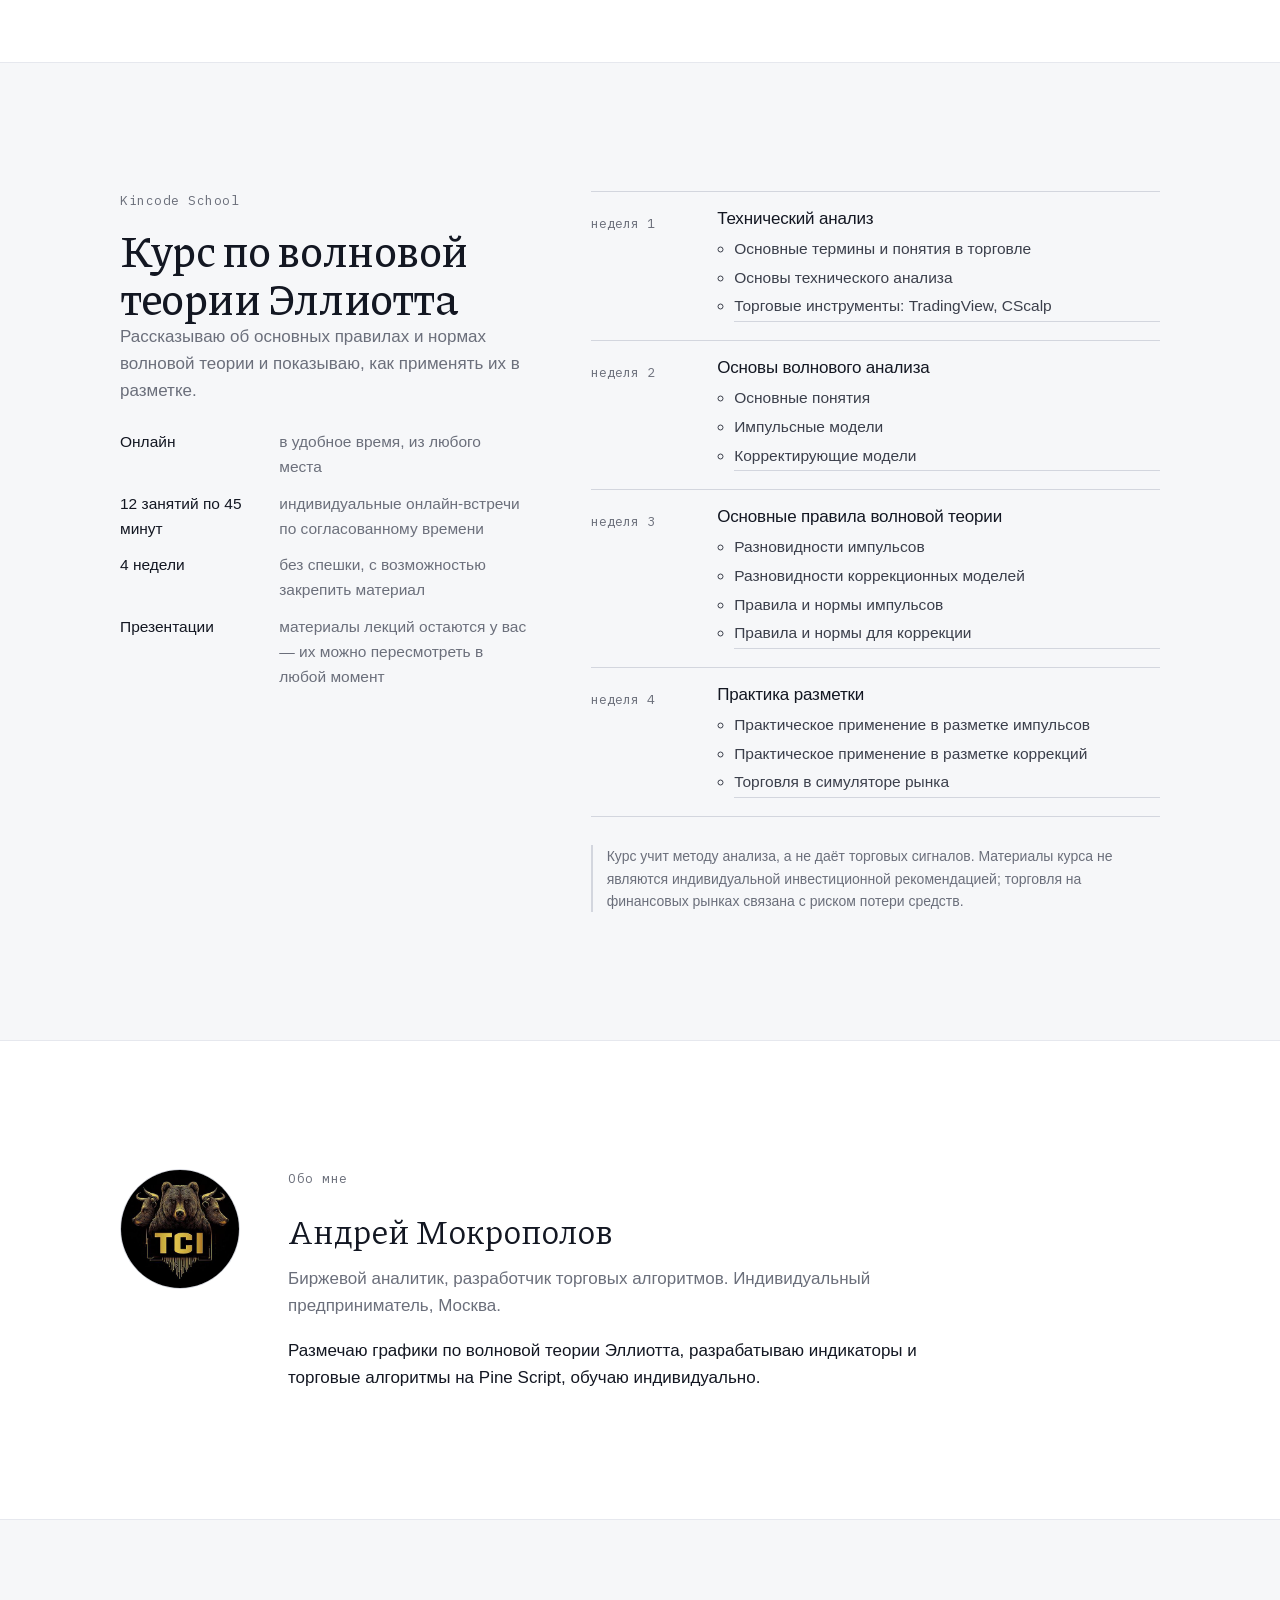
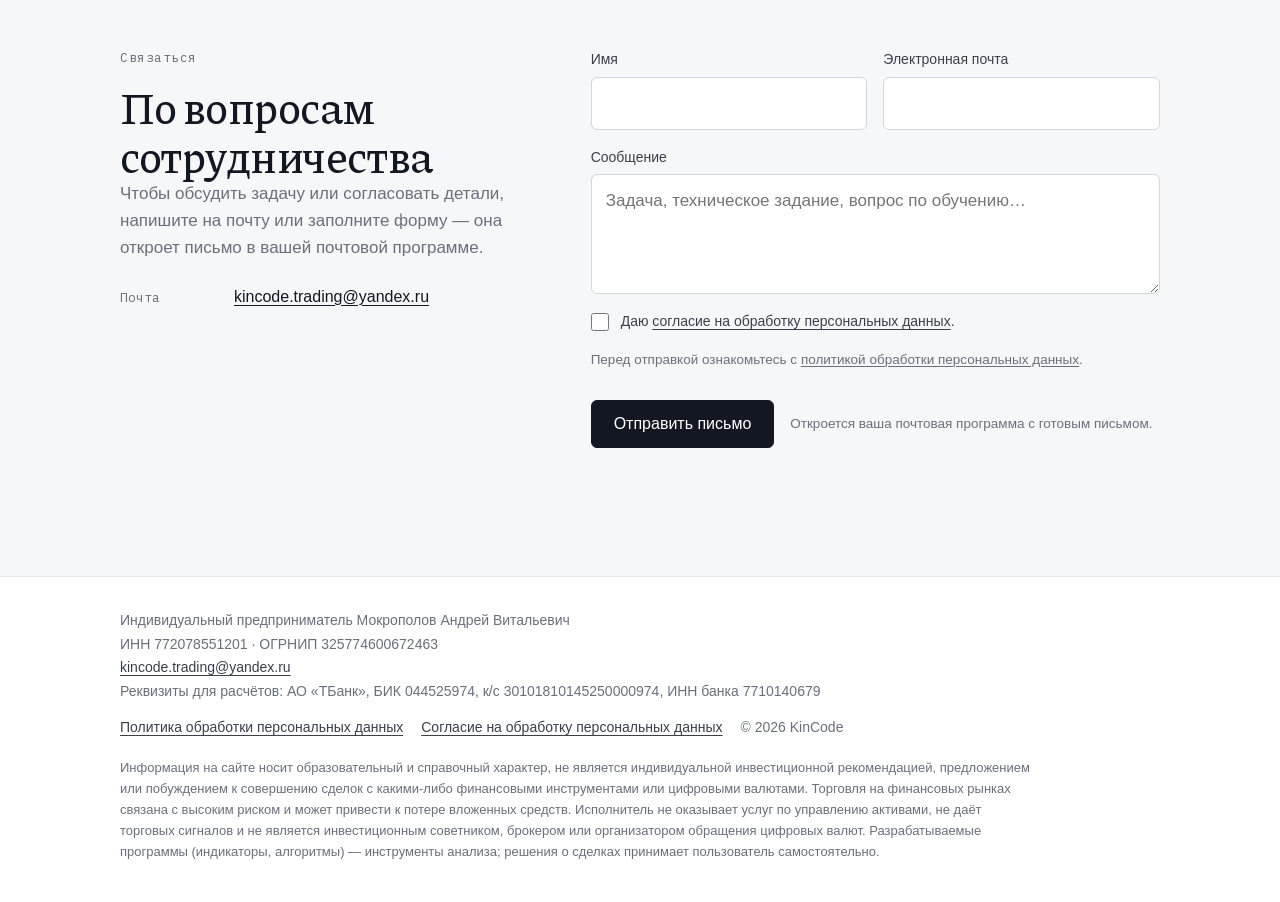
==== commit a53b8b4b: "выкладка 11.09.2026 16:52" ====
--- a/index.html
+++ b/index.html
@@ -281,7 +281,6 @@
     <address>
       Индивидуальный предприниматель Мокрополов Андрей Витальевич<br>
       ИНН 772078551201 · ОГРНИП 325774600672463<br>
-      119618, г. Москва, ул. Главмосстроя, д. 7, кв. 25<br>
       <a href="mailto:kincode.trading@yandex.ru">kincode.trading@yandex.ru</a><br>
       Реквизиты для расчётов: АО «ТБанк», БИК 044525974, к/с 30101810145250000974, ИНН банка 7710140679
     </address>
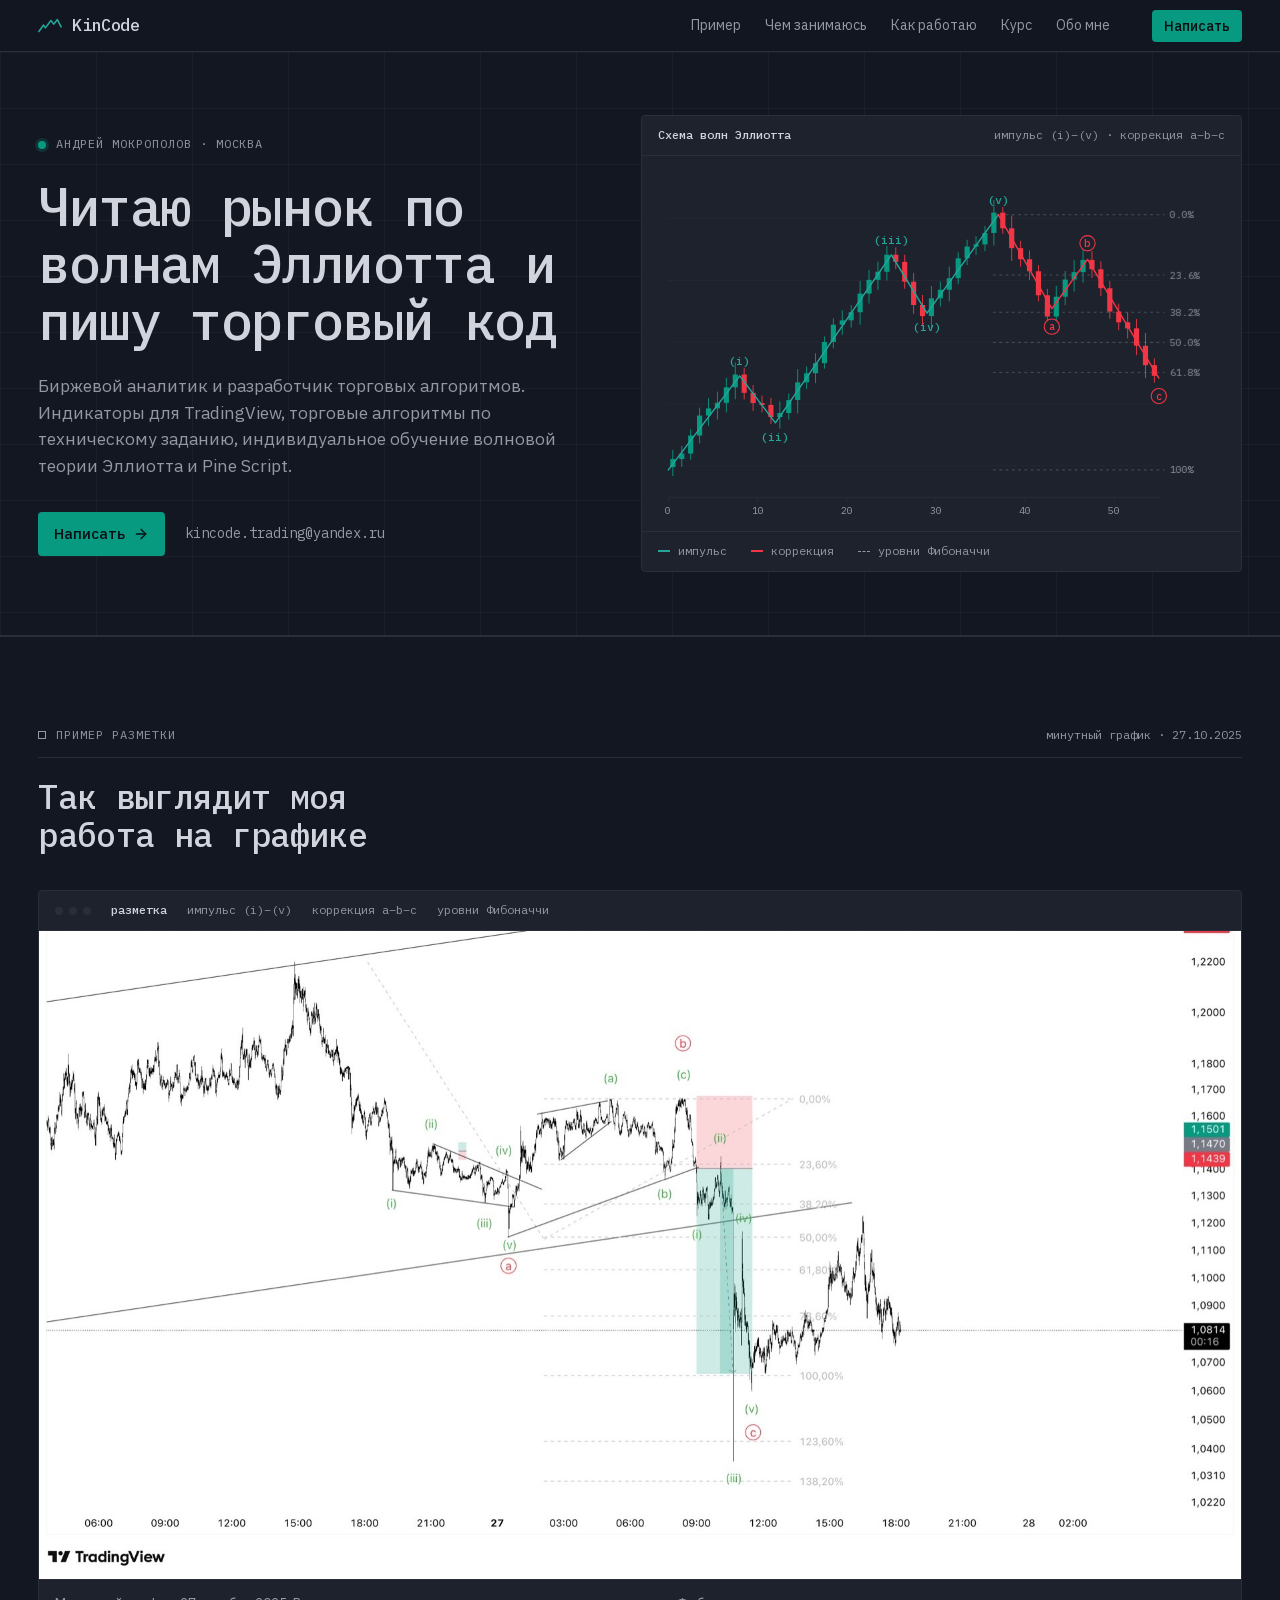
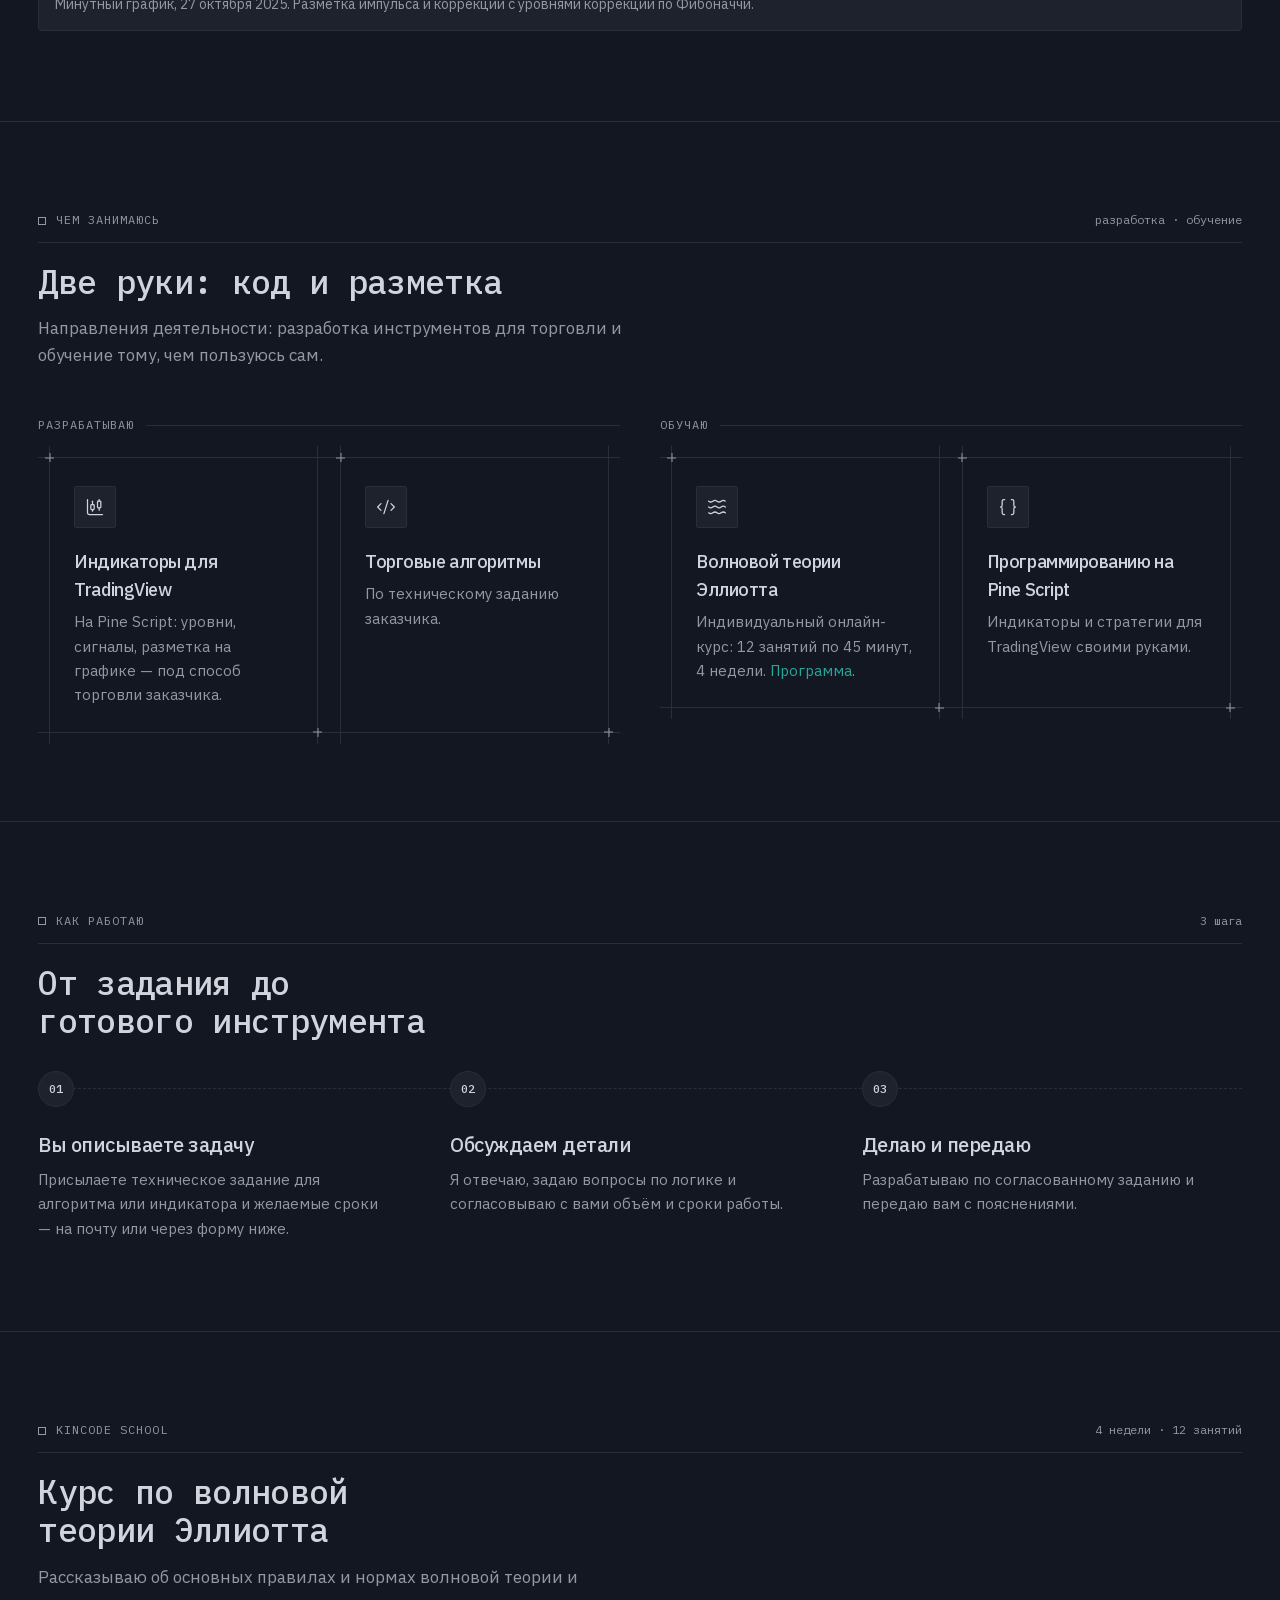
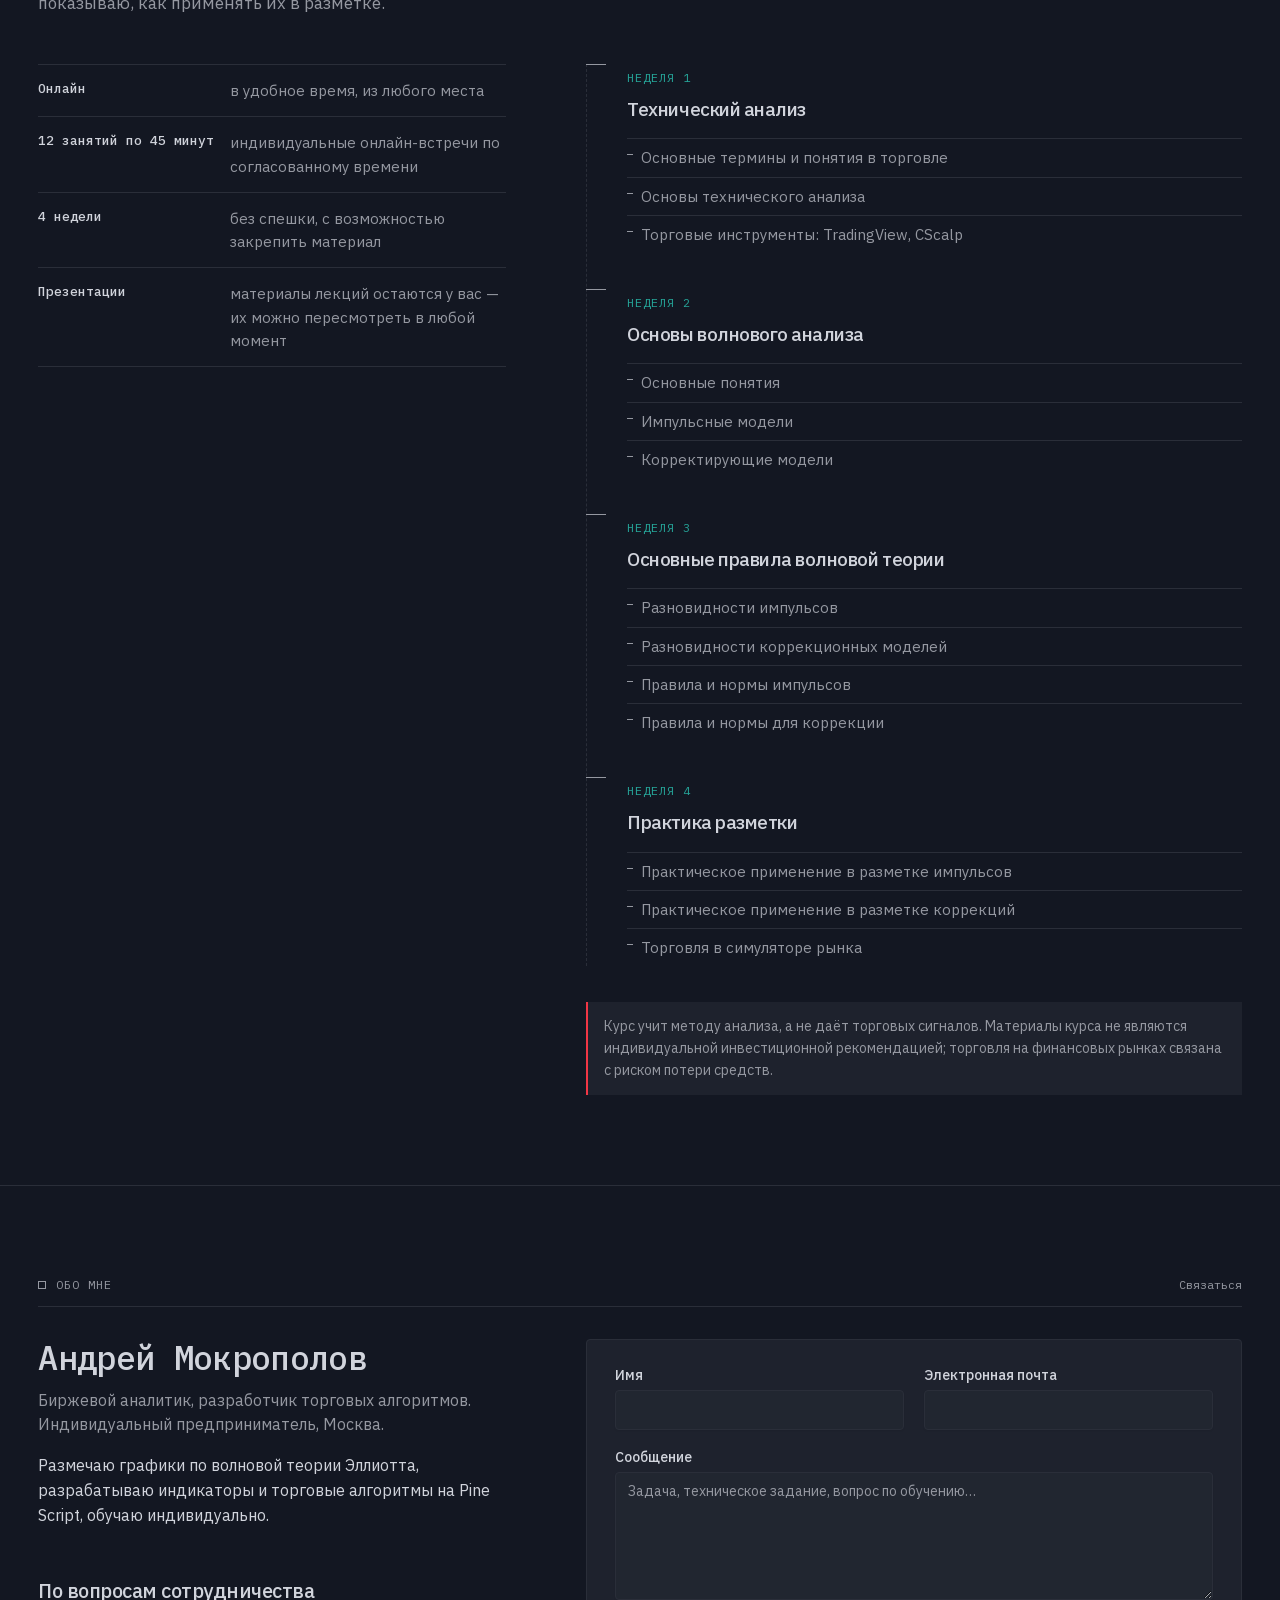
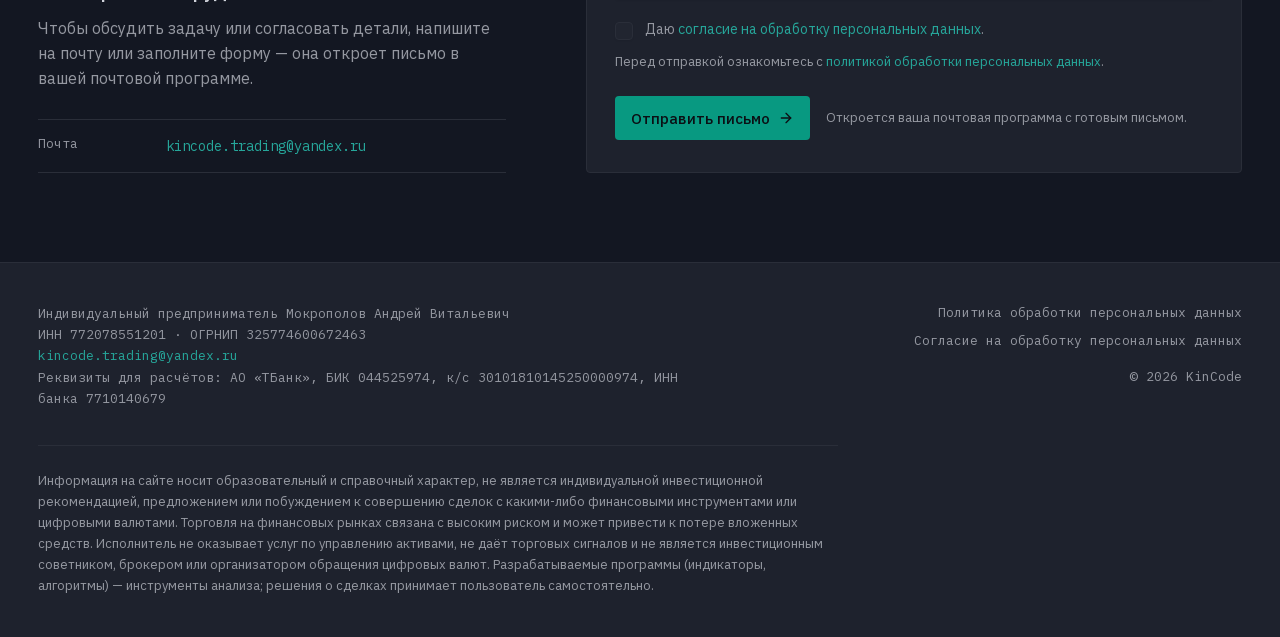
==== commit 28c2d504: "выкладка 11.09.2026 17:48" ====
--- a/index.html
+++ b/index.html
@@ -1,326 +1,22 @@
-<!DOCTYPE html>
-<html lang="ru">
-<head>
-  <meta name="robots" content="noindex,nofollow">
-  <meta charset="utf-8">
-  <meta name="viewport" content="width=device-width, initial-scale=1">
-  <title>KinCode — Андрей Мокрополов: волновой анализ, индикаторы и алгоритмы</title>
-  <meta name="description" content="Биржевой аналитик и разработчик торговых алгоритмов. Индикаторы для TradingView, торговые алгоритмы, обучение волновой теории Эллиотта и Pine Script.">
-  <meta name="color-scheme" content="light dark">
-  <meta property="og:title" content="KinCode — Андрей Мокрополов">
-  <meta property="og:description" content="Волновой анализ, индикаторы для TradingView, торговые алгоритмы, обучение.">
-  <meta property="og:type" content="website">
-  <link rel="stylesheet" href="style.css">
-</head>
-<body>
-
-<header class="top">
-  <div class="wrap">
-    <a class="brand" href="#" aria-label="KinCode — на начало страницы">
-      <svg viewBox="0 0 26 18" aria-hidden="true"><polyline points="1,15 6,8 8,11 14,3 17,7 21,2 25,10" fill="none" stroke="currentColor" stroke-width="1.6" stroke-linejoin="round" stroke-linecap="round"/></svg>
-      KinCode
-    </a>
-    <nav class="nav" aria-label="Разделы">
-      <a href="#services">Чем занимаюсь</a>
-      <a href="#process">Как работаю</a>
-      <a href="#school">Курс</a>
-      <a href="#about">Обо мне</a>
-      <a href="#contact">Связаться</a>
-    </nav>
-  </div>
-</header>
-
-<main>
-
-  <section class="hero" aria-labelledby="h-hero">
-    <div class="wrap">
-      <div>
-        <p class="eyebrow">Андрей Мокрополов · Москва</p>
-        <h1 id="h-hero">Читаю рынок по волнам Эллиотта и пишу торговый код</h1>
-        <p class="lead">Биржевой аналитик и разработчик торговых алгоритмов. Индикаторы для TradingView, торговые алгоритмы по техническому заданию, индивидуальное обучение волновой теории Эллиотта и Pine Script.</p>
-        <div class="actions">
-          <a class="btn" href="#contact">Связаться</a>
-        </div>
-      </div>
-
-      <!-- Подпись графики: импульс (i)–(v) и коррекция a–b–c, как на его собственных графиках -->
-      <svg class="wave" viewBox="0 0 520 340" role="img" aria-labelledby="wave-title">
-        <title id="wave-title">Схема волн Эллиотта: пятиволновой импульс и трёхволновая коррекция</title>
-        <line class="chan" x1="30" y1="290" x2="330" y2="118"/>
-        <line class="chan" x1="80" y1="232" x2="380" y2="60"/>
-        <g class="fib">
-          <line x1="350" y1="60" x2="500" y2="60"/>
-          <line x1="350" y1="117" x2="500" y2="117"/>
-          <line x1="350" y1="152" x2="500" y2="152"/>
-          <line x1="350" y1="180" x2="500" y2="180"/>
-          <line x1="350" y1="208" x2="500" y2="208"/>
-          <line x1="350" y1="300" x2="500" y2="300"/>
-        </g>
-        <g class="fib-t" text-anchor="end">
-          <text x="514" y="56">0,00%</text>
-          <text x="514" y="113">23,6%</text>
-          <text x="514" y="148">38,2%</text>
-          <text x="514" y="176">50,0%</text>
-          <text x="514" y="204">61,8%</text>
-          <text x="514" y="296">100%</text>
-        </g>
-        <polyline class="path" points="20,300 46,262 60,283 90,200 104,226 120,250 150,205 165,215 200,140 214,158 250,90 268,120 290,150 312,100 326,112 350,60 372,120 390,150 408,118 420,110 448,175 462,168 480,220"/>
-        <g class="lbl-up" text-anchor="middle">
-          <text x="90" y="190">(i)</text>
-          <text x="120" y="270">(ii)</text>
-          <text x="250" y="80">(iii)</text>
-          <text x="290" y="170">(iv)</text>
-          <text x="350" y="48">(v)</text>
-        </g>
-        <g class="lbl-down" text-anchor="middle">
-          <circle class="ring" cx="390" cy="168" r="9"/><text x="390" y="172">a</text>
-          <circle class="ring" cx="420" cy="92" r="9"/><text x="420" y="96">b</text>
-          <circle class="ring" cx="480" cy="240" r="9"/><text x="480" y="244">c</text>
-        </g>
-      </svg>
-    </div>
-  </section>
-
-  <section class="section" id="services" aria-labelledby="h-services">
-    <div class="wrap">
-      <div class="section-head">
-        <p class="eyebrow">Чем занимаюсь</p>
-        <h2 id="h-services">Две руки: код и разметка</h2>
-        <p class="muted">Направления деятельности: разработка инструментов для торговли и обучение тому, чем пользуюсь сам.</p>
-      </div>
-      <div class="do">
-        <div>
-          <h3>Разрабатываю</h3>
-          <ul>
-            <li>
-              <strong>Индикаторы для TradingView</strong>
-              <span>На Pine Script: уровни, сигналы, разметка на графике — под способ торговли заказчика.</span>
-            </li>
-            <li>
-              <strong>Торговые алгоритмы</strong>
-              <span>По техническому заданию заказчика.</span>
-            </li>
-          </ul>
-        </div>
-        <div>
-          <h3>Обучаю</h3>
-          <ul>
-            <li>
-              <strong>Волновой теории Эллиотта</strong>
-              <span>Индивидуальный онлайн-курс: 12 занятий по 45 минут, 4 недели. <a href="#school">Программа</a>.</span>
-            </li>
-            <li>
-              <strong>Программированию на Pine Script</strong>
-              <span>Индикаторы и стратегии для TradingView своими руками.</span>
-            </li>
-          </ul>
-        </div>
-      </div>
-    </div>
-  </section>
-
-  <section class="section section-alt" id="process" aria-labelledby="h-process">
-    <div class="wrap">
-      <div class="section-head">
-        <p class="eyebrow">Как работаю</p>
-        <h2 id="h-process">От задания до готового инструмента</h2>
-      </div>
-      <ol class="steps">
-        <li>
-          <strong>Вы описываете задачу</strong>
-          <p>Присылаете техническое задание для алгоритма или индикатора и желаемые сроки — на почту или через форму ниже.</p>
-        </li>
-        <li>
-          <strong>Обсуждаем детали</strong>
-          <p>Я отвечаю, задаю вопросы по логике и согласовываю с вами объём и сроки работы.</p>
-        </li>
-        <li>
-          <strong>Делаю и передаю</strong>
-          <p>Разрабатываю по согласованному заданию и передаю вам с пояснениями.</p>
-        </li>
-      </ol>
-    </div>
-  </section>
-
-  <section class="section" id="example" aria-labelledby="h-example">
-    <div class="wrap">
-      <div class="section-head">
-        <p class="eyebrow">Пример разметки</p>
-        <h2 id="h-example">Так выглядит моя работа на графике</h2>
-      </div>
-      <figure class="figure">
-        <img src="img/wave-asterusdt.jpg" width="1800" height="1048" alt="График TradingView с волновой разметкой: импульс (i)–(v), коррекция a–b–c и уровни Фибоначчи" loading="lazy">
-        <figcaption>Минутный график, 27 октября 2025. Разметка импульса и коррекции с уровнями коррекции по Фибоначчи.</figcaption>
-      </figure>
-    </div>
-  </section>
-
-  <section class="section section-alt" id="school" aria-labelledby="h-school">
-    <div class="wrap">
-      <div class="school">
-        <div>
-          <p class="eyebrow">Kincode School</p>
-          <h2 id="h-school">Курс по волновой теории Эллиотта</h2>
-          <p class="muted">Рассказываю об основных правилах и нормах волновой теории и показываю, как применять их в разметке.</p>
-          <ul class="format">
-            <li><b>Онлайн</b><span>в удобное время, из любого места</span></li>
-            <li><b>12 занятий по 45 минут</b><span>индивидуальные онлайн-встречи по согласованному времени</span></li>
-            <li><b>4 недели</b><span>без спешки, с возможностью закрепить материал</span></li>
-            <li><b>Презентации</b><span>материалы лекций остаются у вас — их можно пересмотреть в любой момент</span></li>
-          </ul>
-        </div>
-        <div>
-          <ol class="weeks">
-            <li>
-              <div>
-                <h3>Технический анализ</h3>
-                <ul>
-                  <li>Основные термины и понятия в торговле</li>
-                  <li>Основы технического анализа</li>
-                  <li>Торговые инструменты: TradingView, CScalp</li>
-                </ul>
-              </div>
-            </li>
-            <li>
-              <div>
-                <h3>Основы волнового анализа</h3>
-                <ul>
-                  <li>Основные понятия</li>
-                  <li>Импульсные модели</li>
-                  <li>Корректирующие модели</li>
-                </ul>
-              </div>
-            </li>
-            <li>
-              <div>
-                <h3>Основные правила волновой теории</h3>
-                <ul>
-                  <li>Разновидности импульсов</li>
-                  <li>Разновидности коррекционных моделей</li>
-                  <li>Правила и нормы импульсов</li>
-                  <li>Правила и нормы для коррекции</li>
-                </ul>
-              </div>
-            </li>
-            <li>
-              <div>
-                <h3>Практика разметки</h3>
-                <ul>
-                  <li>Практическое применение в разметке импульсов</li>
-                  <li>Практическое применение в разметке коррекций</li>
-                  <li>Торговля в симуляторе рынка</li>
-                </ul>
-              </div>
-            </li>
-          </ol>
-          <p class="note">Курс учит методу анализа, а не даёт торговых сигналов. Материалы курса не являются индивидуальной инвестиционной рекомендацией; торговля на финансовых рынках связана с риском потери средств.</p>
-        </div>
-      </div>
-    </div>
-  </section>
-
-  <section class="section" id="about" aria-labelledby="h-about">
-    <div class="wrap">
-      <div class="about">
-        <img src="img/logo-tci.jpeg" width="120" height="120" alt="Логотип TCI: медведь и два быка">
-        <div>
-          <p class="eyebrow">Обо мне</p>
-          <p class="name" id="h-about">Андрей Мокрополов</p>
-          <p class="role">Биржевой аналитик, разработчик торговых алгоритмов. Индивидуальный предприниматель, Москва.</p>
-          <p>Размечаю графики по волновой теории Эллиотта, разрабатываю индикаторы и торговые алгоритмы на Pine Script, обучаю индивидуально.</p>
-        </div>
-      </div>
-    </div>
-  </section>
-
-  <section class="section section-alt" id="contact" aria-labelledby="h-contact">
-    <div class="wrap">
-      <div class="contact">
-        <div>
-          <p class="eyebrow">Связаться</p>
-          <h2 id="h-contact">По вопросам сотрудничества</h2>
-          <p class="muted">Чтобы обсудить задачу или согласовать детали, напишите на почту или заполните форму — она откроет письмо в вашей почтовой программе.</p>
-          <ul class="contact-list">
-            <li><span>Почта</span><span><a href="mailto:kincode.trading@yandex.ru">kincode.trading@yandex.ru</a></span></li>
-          </ul>
-        </div>
-
-        <form id="contact-form" novalidate>
-          <div class="row">
-            <div class="field">
-              <label for="f-name">Имя</label>
-              <input id="f-name" name="name" type="text" autocomplete="name" required>
-            </div>
-            <div class="field">
-              <label for="f-email">Электронная почта</label>
-              <input id="f-email" name="email" type="email" autocomplete="email" required>
-            </div>
-          </div>
-          <div class="field">
-            <label for="f-msg">Сообщение</label>
-            <textarea id="f-msg" name="message" placeholder="Задача, техническое задание, вопрос по обучению…" required></textarea>
-          </div>
-          <label class="consent">
-            <input id="f-consent" type="checkbox" required>
-            <span>Даю <a href="consent.html">согласие на обработку персональных данных</a>.</span>
-          </label>
-          <p class="form-hint">Перед отправкой ознакомьтесь с <a href="privacy.html">политикой обработки персональных данных</a>.</p>
-          <div class="form-foot">
-            <button class="btn" type="submit">Отправить письмо</button>
-            <span class="form-hint" id="form-hint">Откроется ваша почтовая программа с готовым письмом.</span>
-          </div>
-        </form>
-      </div>
-    </div>
-  </section>
-
-</main>
-
-<footer class="foot">
-  <div class="wrap">
-    <address>
-      Индивидуальный предприниматель Мокрополов Андрей Витальевич<br>
-      ИНН 772078551201 · ОГРНИП 325774600672463<br>
-      <a href="mailto:kincode.trading@yandex.ru">kincode.trading@yandex.ru</a><br>
-      Реквизиты для расчётов: АО «ТБанк», БИК 044525974, к/с 30101810145250000974, ИНН банка 7710140679
-    </address>
-    <div class="docs">
-      <a href="privacy.html">Политика обработки персональных данных</a>
-      <a href="consent.html">Согласие на обработку персональных данных</a>
-      <span>© 2026 KinCode</span>
-    </div>
-    <p class="disclaimer-foot">Информация на сайте носит образовательный и справочный характер, не является индивидуальной инвестиционной рекомендацией, предложением или побуждением к совершению сделок с какими-либо финансовыми инструментами или цифровыми валютами. Торговля на финансовых рынках связана с высоким риском и может привести к потере вложенных средств. Исполнитель не оказывает услуг по управлению активами, не даёт торговых сигналов и не является инвестиционным советником, брокером или организатором обращения цифровых валют. Разрабатываемые программы (индикаторы, алгоритмы) — инструменты анализа; решения о сделках принимает пользователь самостоятельно.</p>
-  </div>
-</footer>
-
-<script>
-  // Форма без бэкенда: собирает письмо и открывает почтовую программу посетителя.
-  var CONTACT_EMAIL = 'kincode.trading@yandex.ru';
-
-  var form = document.getElementById('contact-form');
-  var hint = document.getElementById('form-hint');
-  form.addEventListener('submit', function (e) {
-    e.preventDefault();
-    var consent = document.getElementById('f-consent');
-    if (!form.checkValidity()) {
-      form.reportValidity();
-      return;
-    }
-    if (!consent.checked) {
-      hint.textContent = 'Чтобы отправить, отметьте согласие на обработку персональных данных.';
-      consent.focus();
-      return;
-    }
-    var name = document.getElementById('f-name').value.trim();
-    var email = document.getElementById('f-email').value.trim();
-    var msg = document.getElementById('f-msg').value.trim();
-    var subject = 'Сообщение с сайта KinCode — ' + name;
-    var body = msg + '\n\nИмя: ' + name + '\nПочта: ' + email +
-      '\n\nСогласие на обработку персональных данных дано на сайте ' + new Date().toLocaleString('ru-RU') + '.';
-    window.location.href = 'mailto:' + encodeURIComponent(CONTACT_EMAIL) +
-      '?subject=' + encodeURIComponent(subject) + '&body=' + encodeURIComponent(body);
-    hint.textContent = 'Письмо собрано — проверьте почтовую программу.';
-  });
-</script>
-</body>
+<!doctype html>
+<html lang="ru" class="dark">
+  <head>
+    <meta charset="UTF-8" />
+    <meta name="viewport" content="width=device-width, initial-scale=1.0" />
+    <meta name="robots" content="noindex,nofollow" />
+    <meta name="color-scheme" content="dark" />
+    <meta name="theme-color" content="#131722" />
+    <link rel="icon" type="image/svg+xml" href="/favicon.svg" />
+    <title>KinCode — Андрей Мокрополов: волновой анализ, индикаторы и алгоритмы</title>
+    <meta name="description" content="Биржевой аналитик и разработчик торговых алгоритмов. Индикаторы для TradingView, торговые алгоритмы, обучение волновой теории Эллиотта и Pine Script." />
+    <meta property="og:title" content="KinCode — Андрей Мокрополов" />
+    <meta property="og:description" content="Волновой анализ, индикаторы для TradingView, торговые алгоритмы, обучение." />
+    <meta property="og:type" content="website" />
+    <script type="module" crossorigin src="/assets/index-Bm9poF6J.js"></script>
+    <link rel="modulepreload" crossorigin href="/assets/Footer-DypZOH_y.js">
+    <link rel="stylesheet" crossorigin href="/assets/Footer-CTgFMur0.css">
+  </head>
+  <body>
+    <div id="root"></div>
+  </body>
 </html>
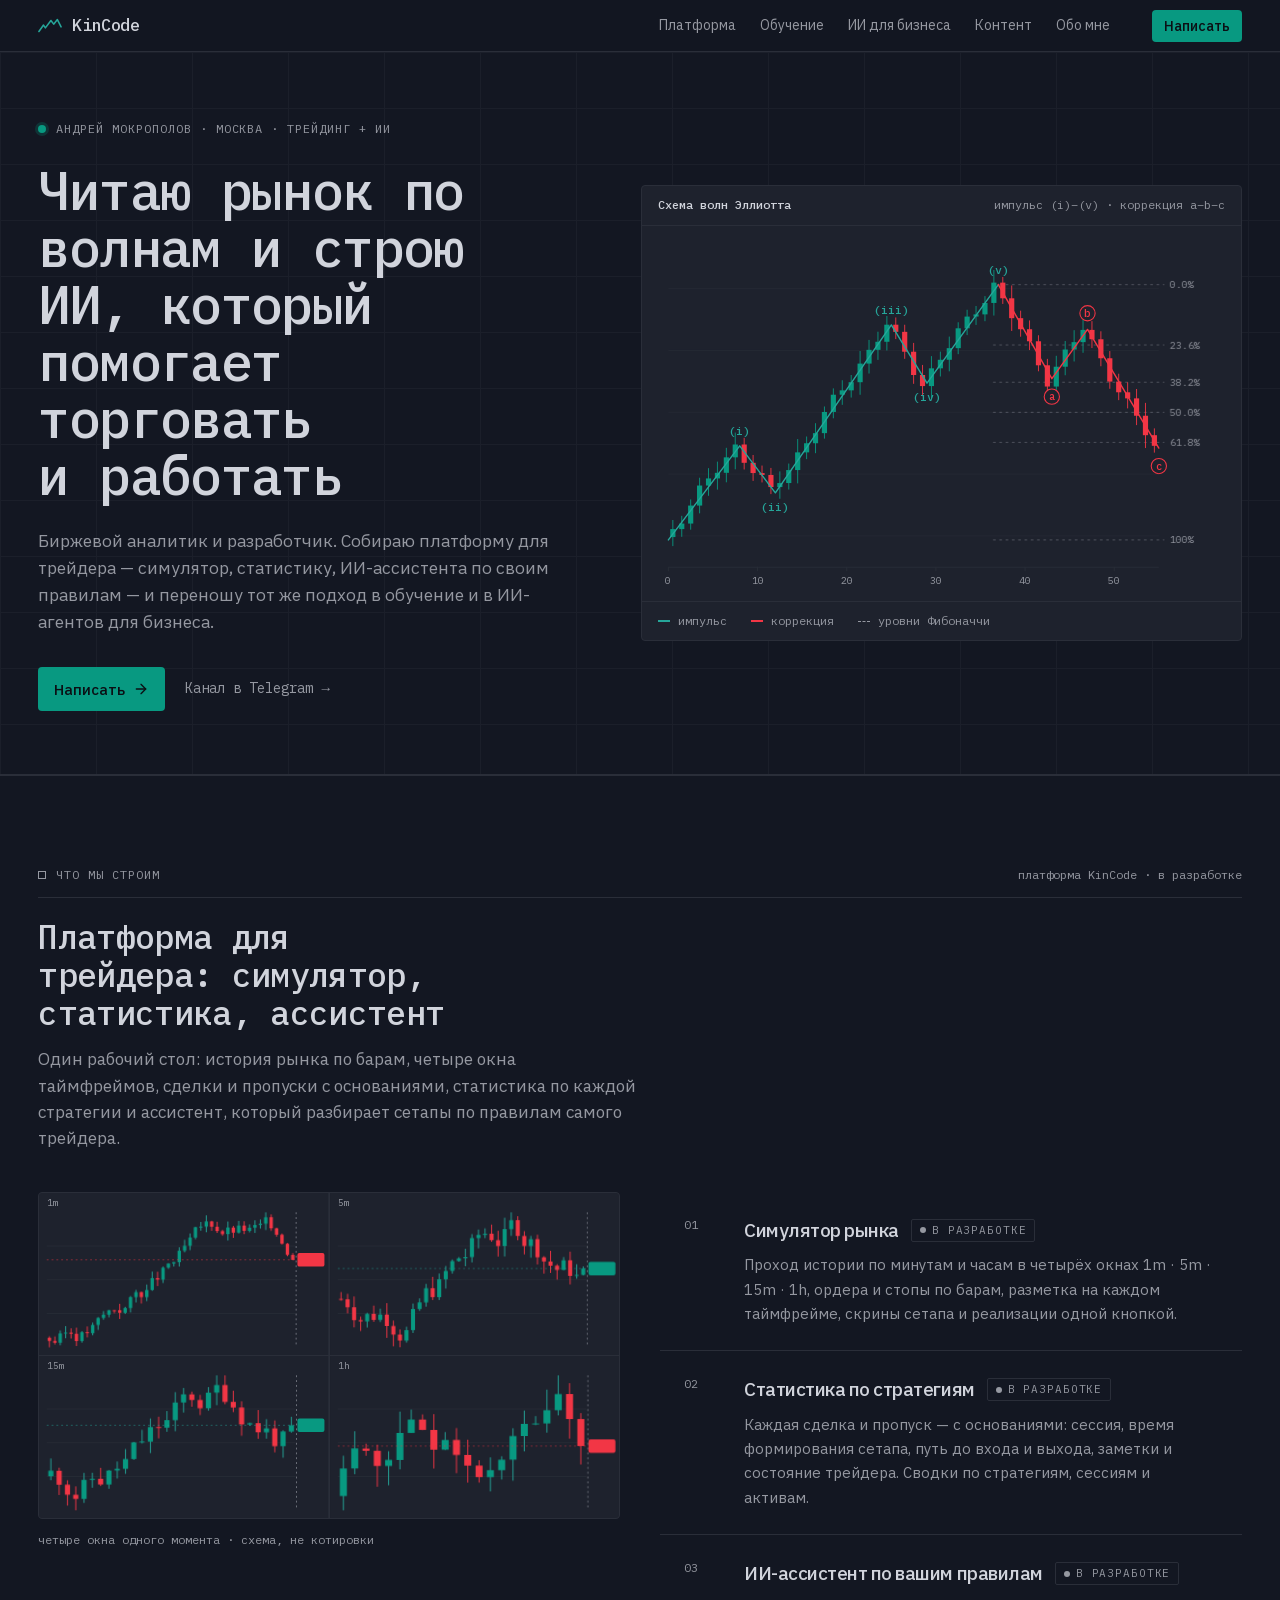
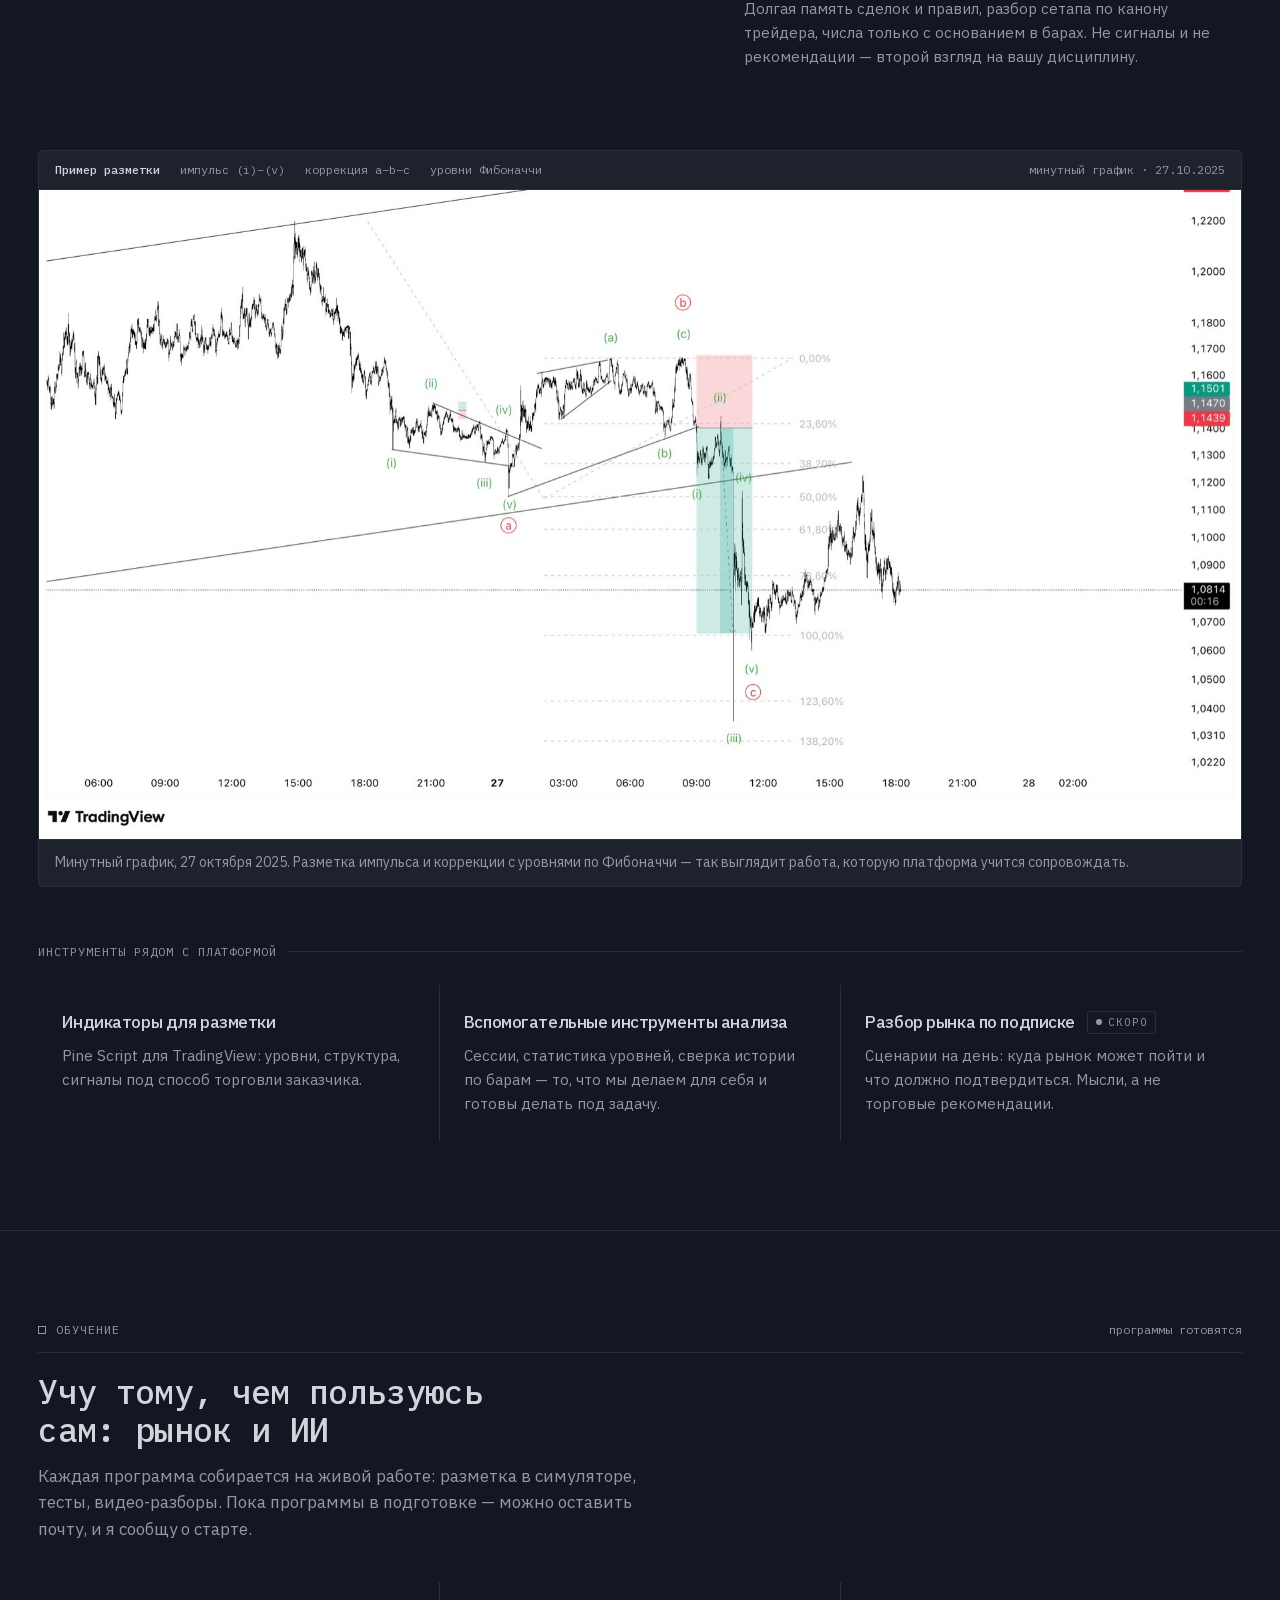
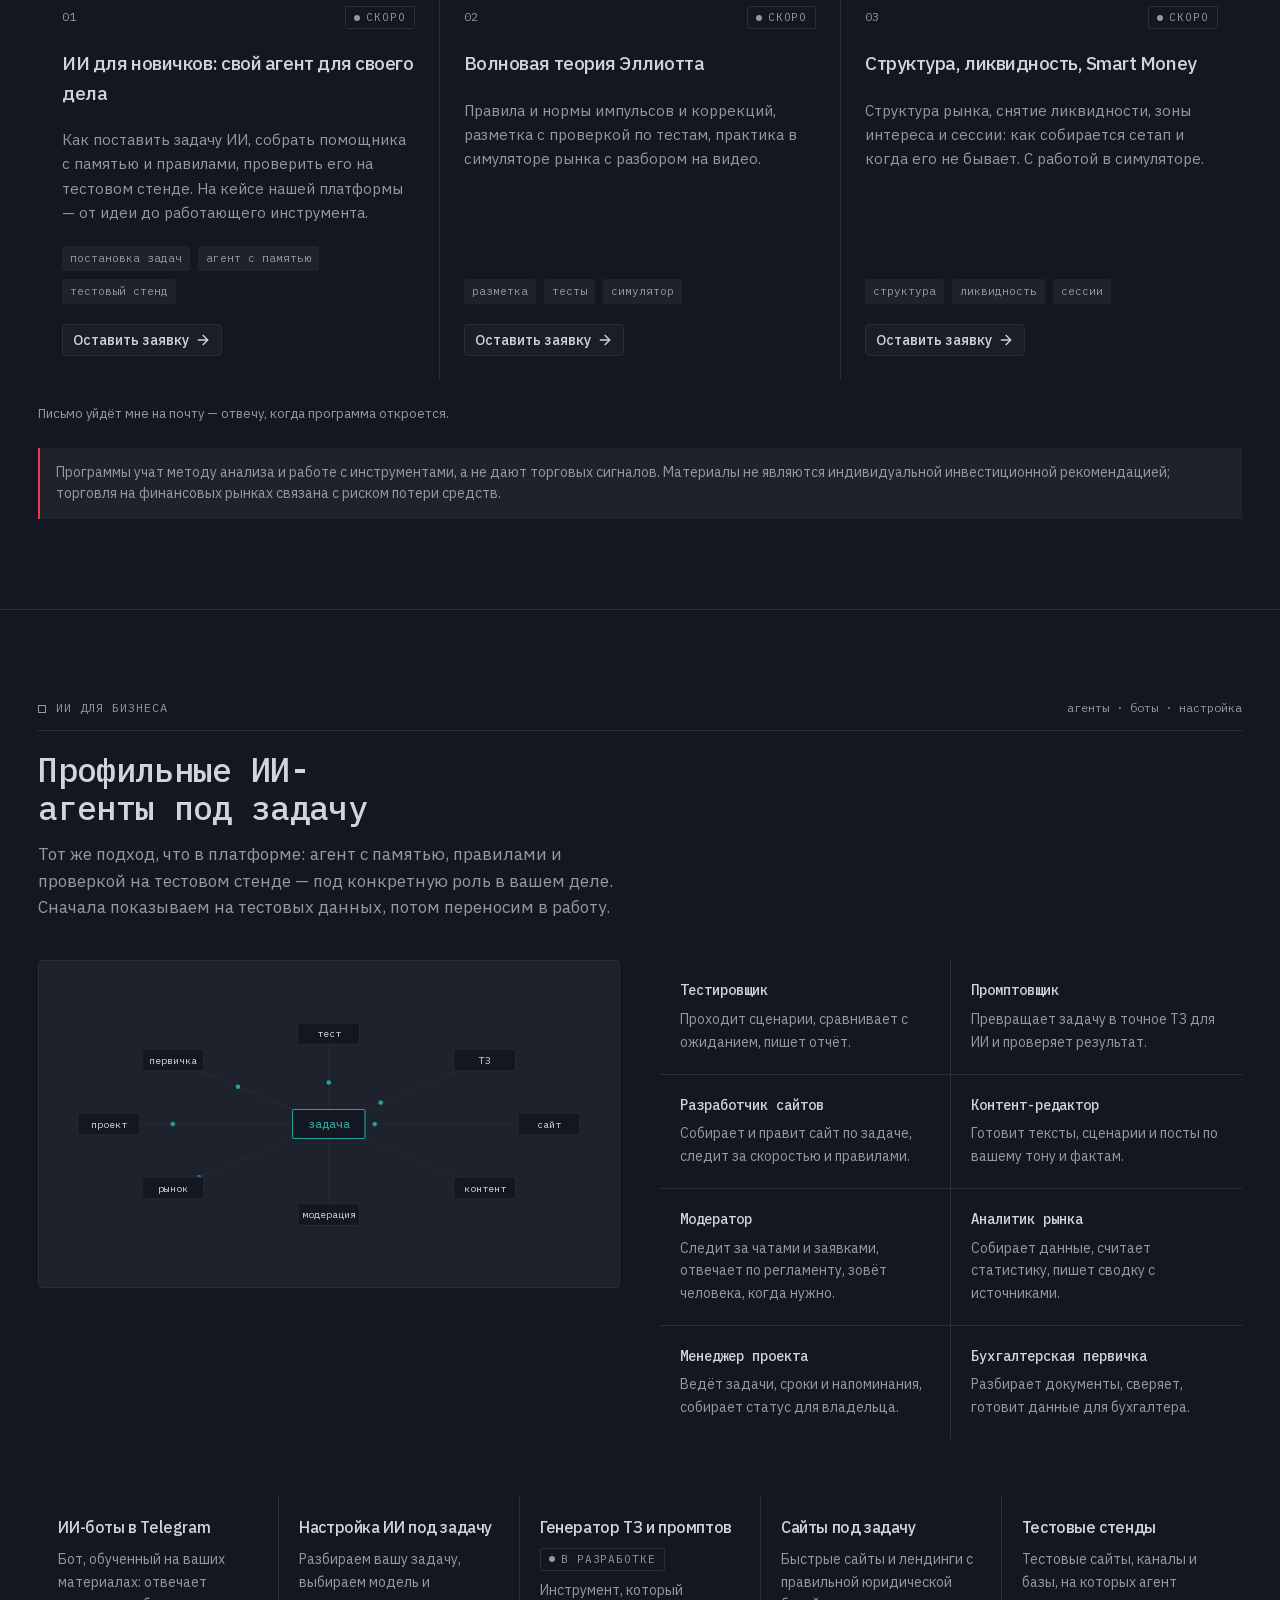
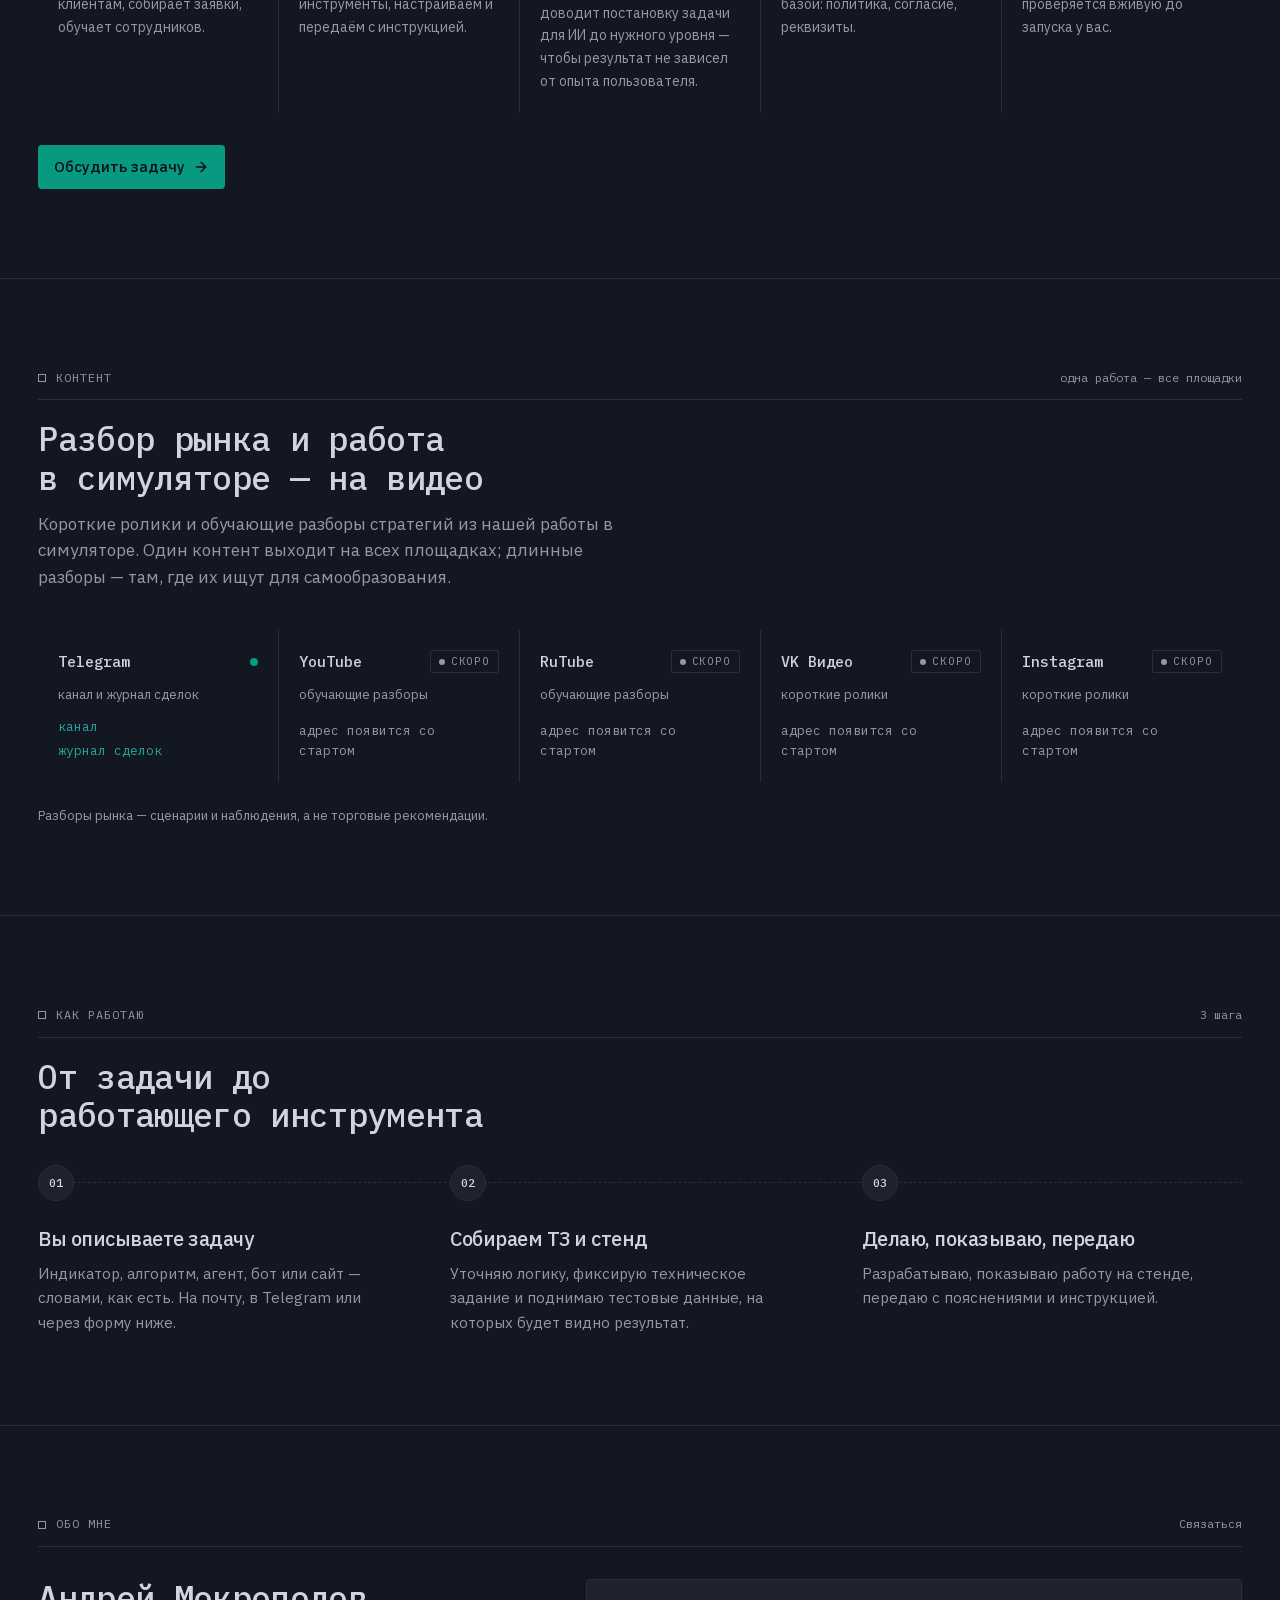
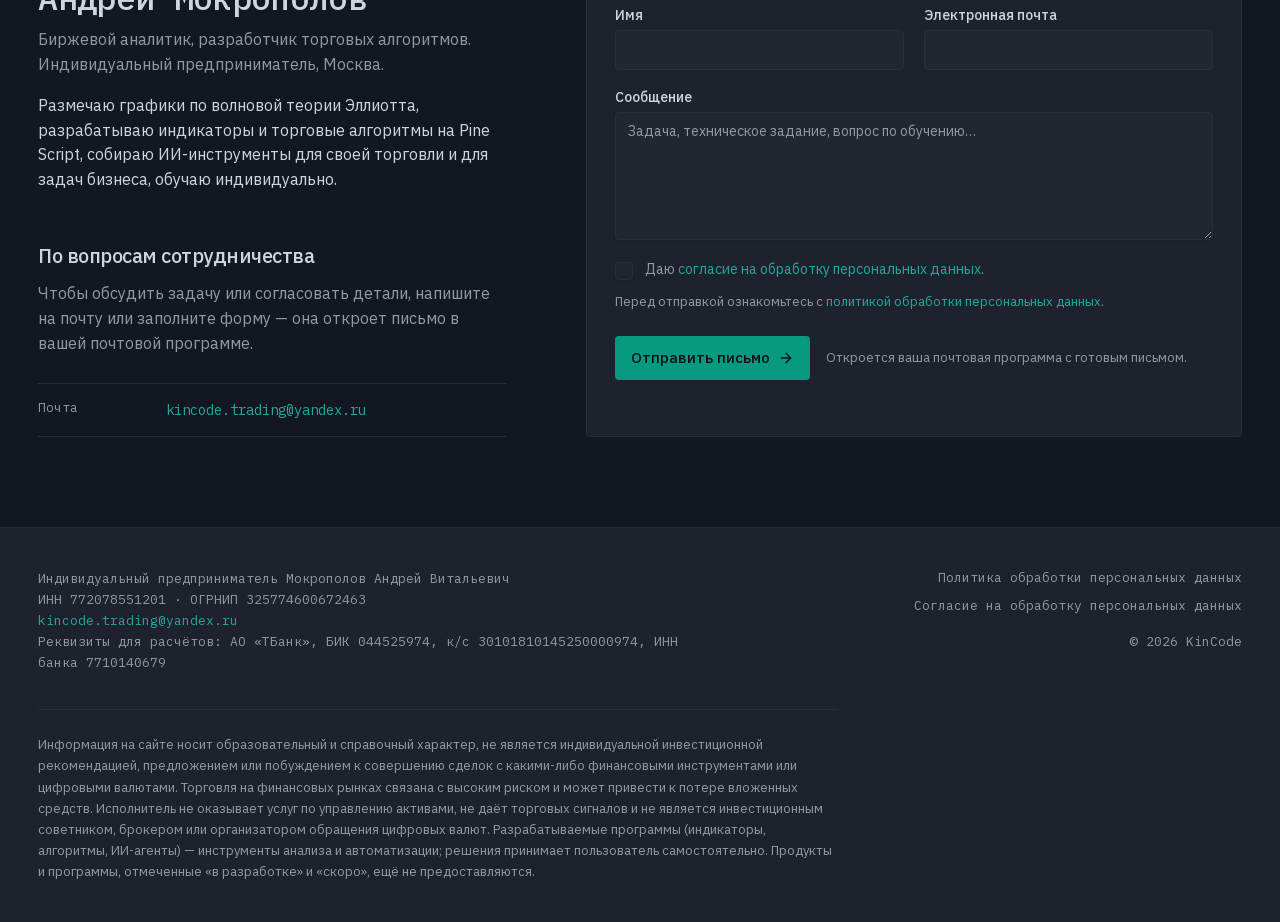
==== commit ec5b0dd5: "выкладка 11.09.2026 18:15" ====
--- a/index.html
+++ b/index.html
@@ -7,14 +7,14 @@
     <meta name="color-scheme" content="dark" />
     <meta name="theme-color" content="#131722" />
     <link rel="icon" type="image/svg+xml" href="/favicon.svg" />
-    <title>KinCode — Андрей Мокрополов: волновой анализ, индикаторы и алгоритмы</title>
-    <meta name="description" content="Биржевой аналитик и разработчик торговых алгоритмов. Индикаторы для TradingView, торговые алгоритмы, обучение волновой теории Эллиотта и Pine Script." />
-    <meta property="og:title" content="KinCode — Андрей Мокрополов" />
-    <meta property="og:description" content="Волновой анализ, индикаторы для TradingView, торговые алгоритмы, обучение." />
+    <title>KinCode — трейдинг и ИИ: платформа, обучение, агенты для бизнеса</title>
+    <meta name="description" content="KinCode: платформа для трейдера (симулятор рынка, статистика по стратегиям, ИИ-ассистент), обучение волновому анализу и работе с ИИ, ИИ-агенты и боты для бизнеса. Андрей Мокрополов, Москва." />
+    <meta property="og:title" content="KinCode — трейдинг и ИИ" />
+    <meta property="og:description" content="Трейдинг и ИИ: платформа для трейдера, обучение, ИИ-агенты для бизнеса." />
     <meta property="og:type" content="website" />
-    <script type="module" crossorigin src="/assets/index-Bm9poF6J.js"></script>
-    <link rel="modulepreload" crossorigin href="/assets/Footer-DypZOH_y.js">
-    <link rel="stylesheet" crossorigin href="/assets/Footer-CTgFMur0.css">
+    <script type="module" crossorigin src="/assets/index-CU8uUHs_.js"></script>
+    <link rel="modulepreload" crossorigin href="/assets/Footer-CDtR7BDO.js">
+    <link rel="stylesheet" crossorigin href="/assets/Footer-jVCQXr8R.css">
   </head>
   <body>
     <div id="root"></div>
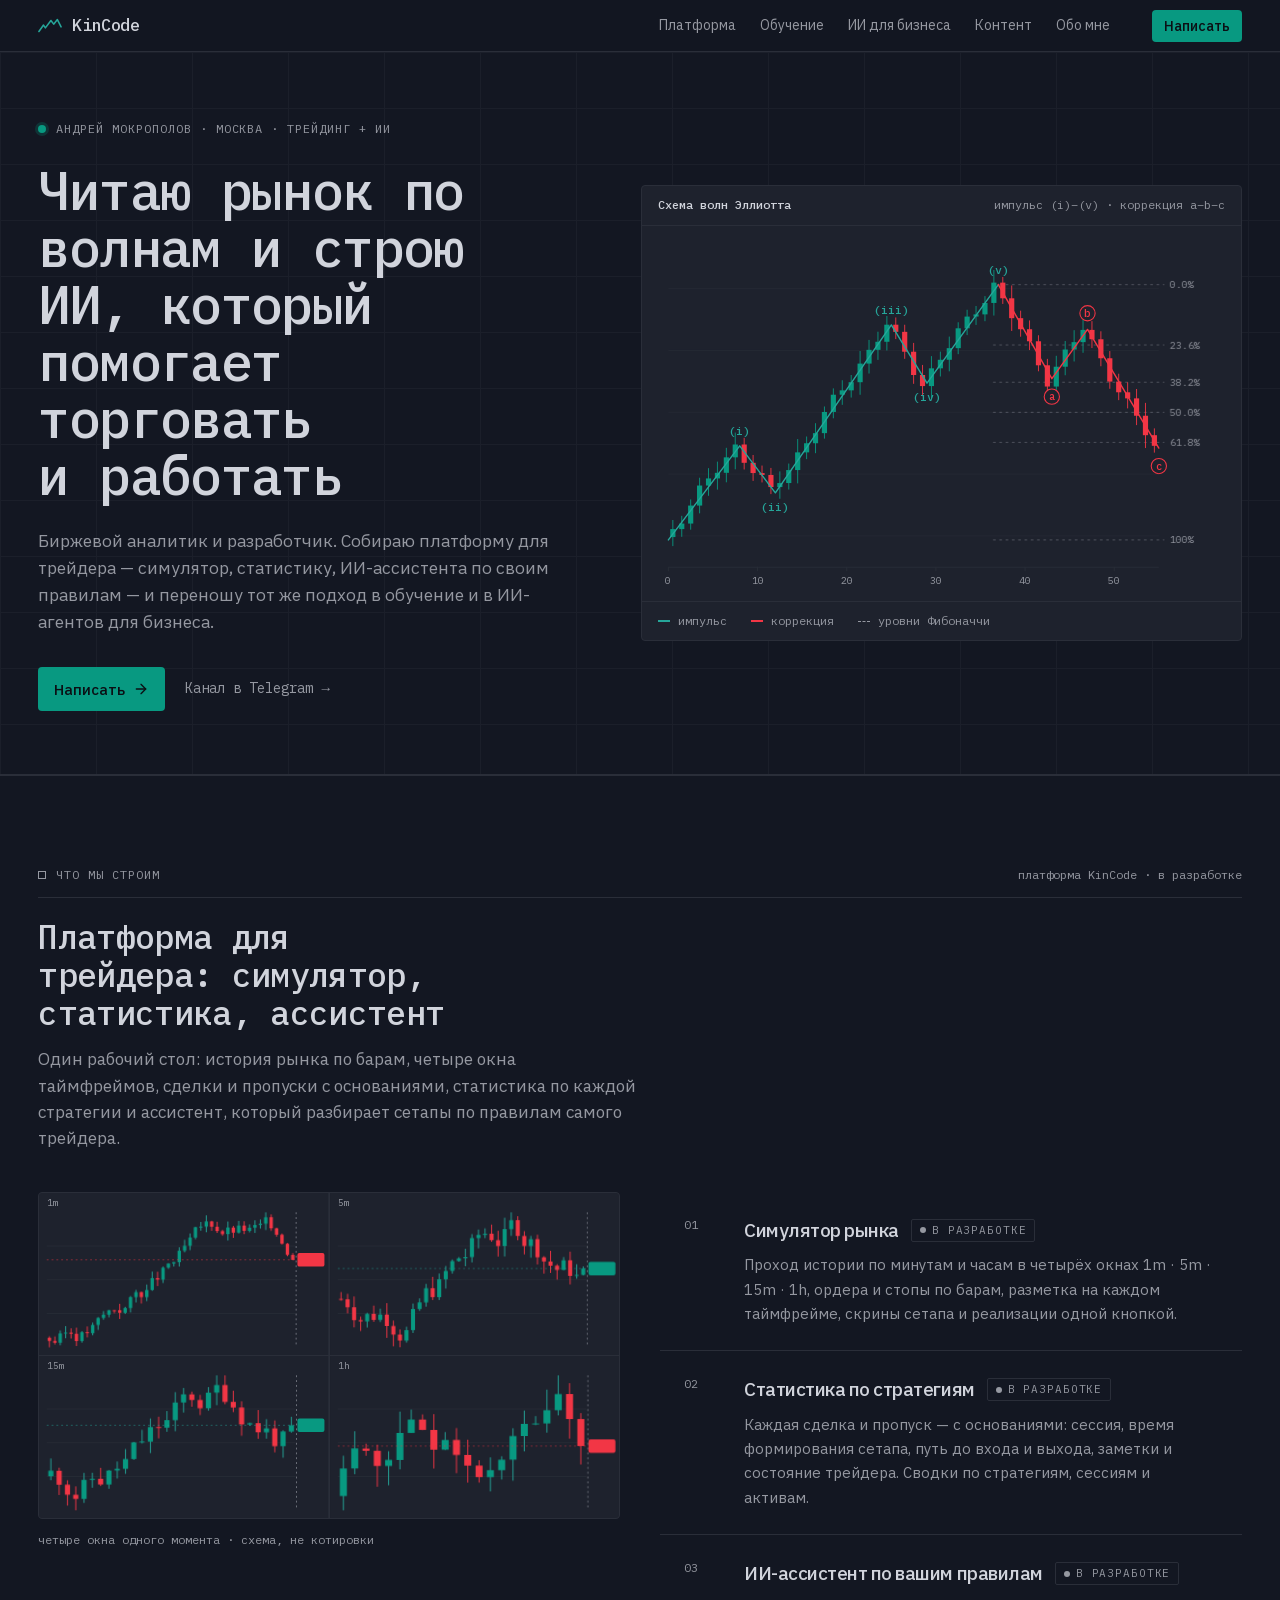
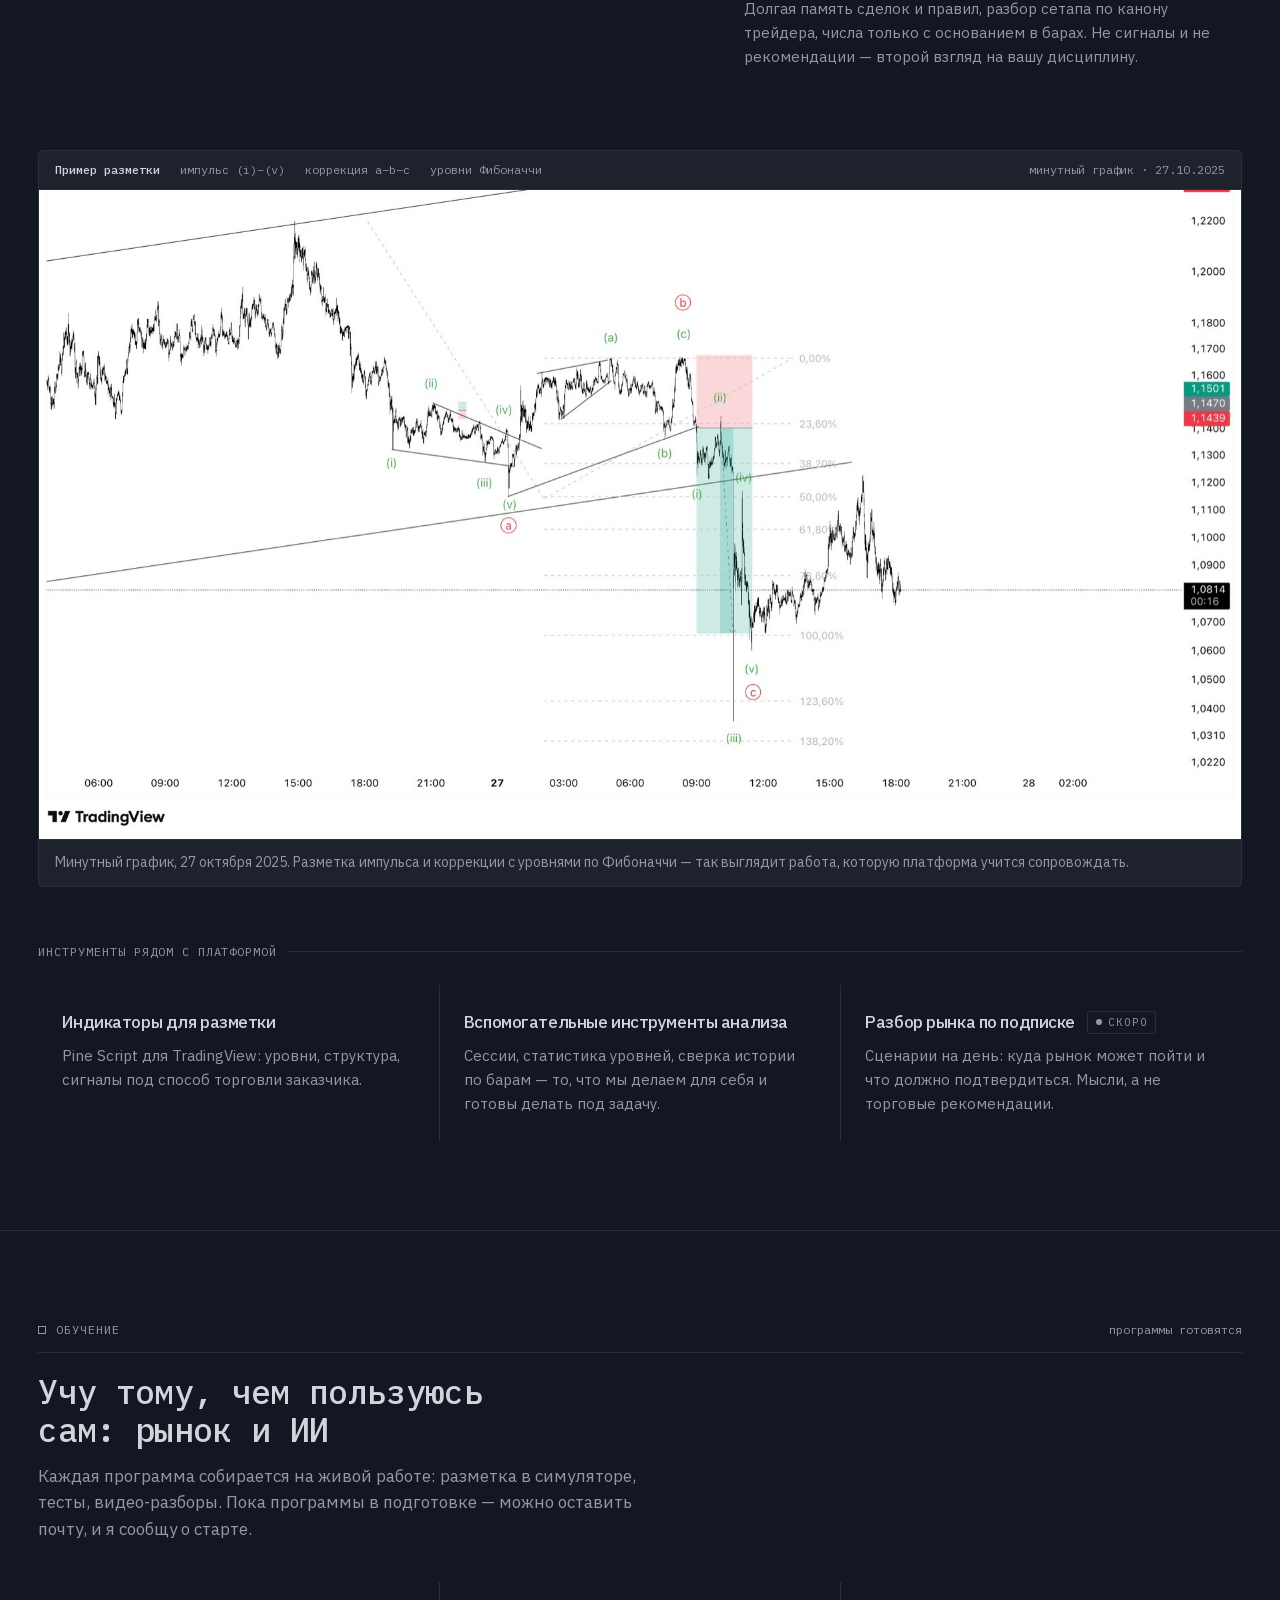
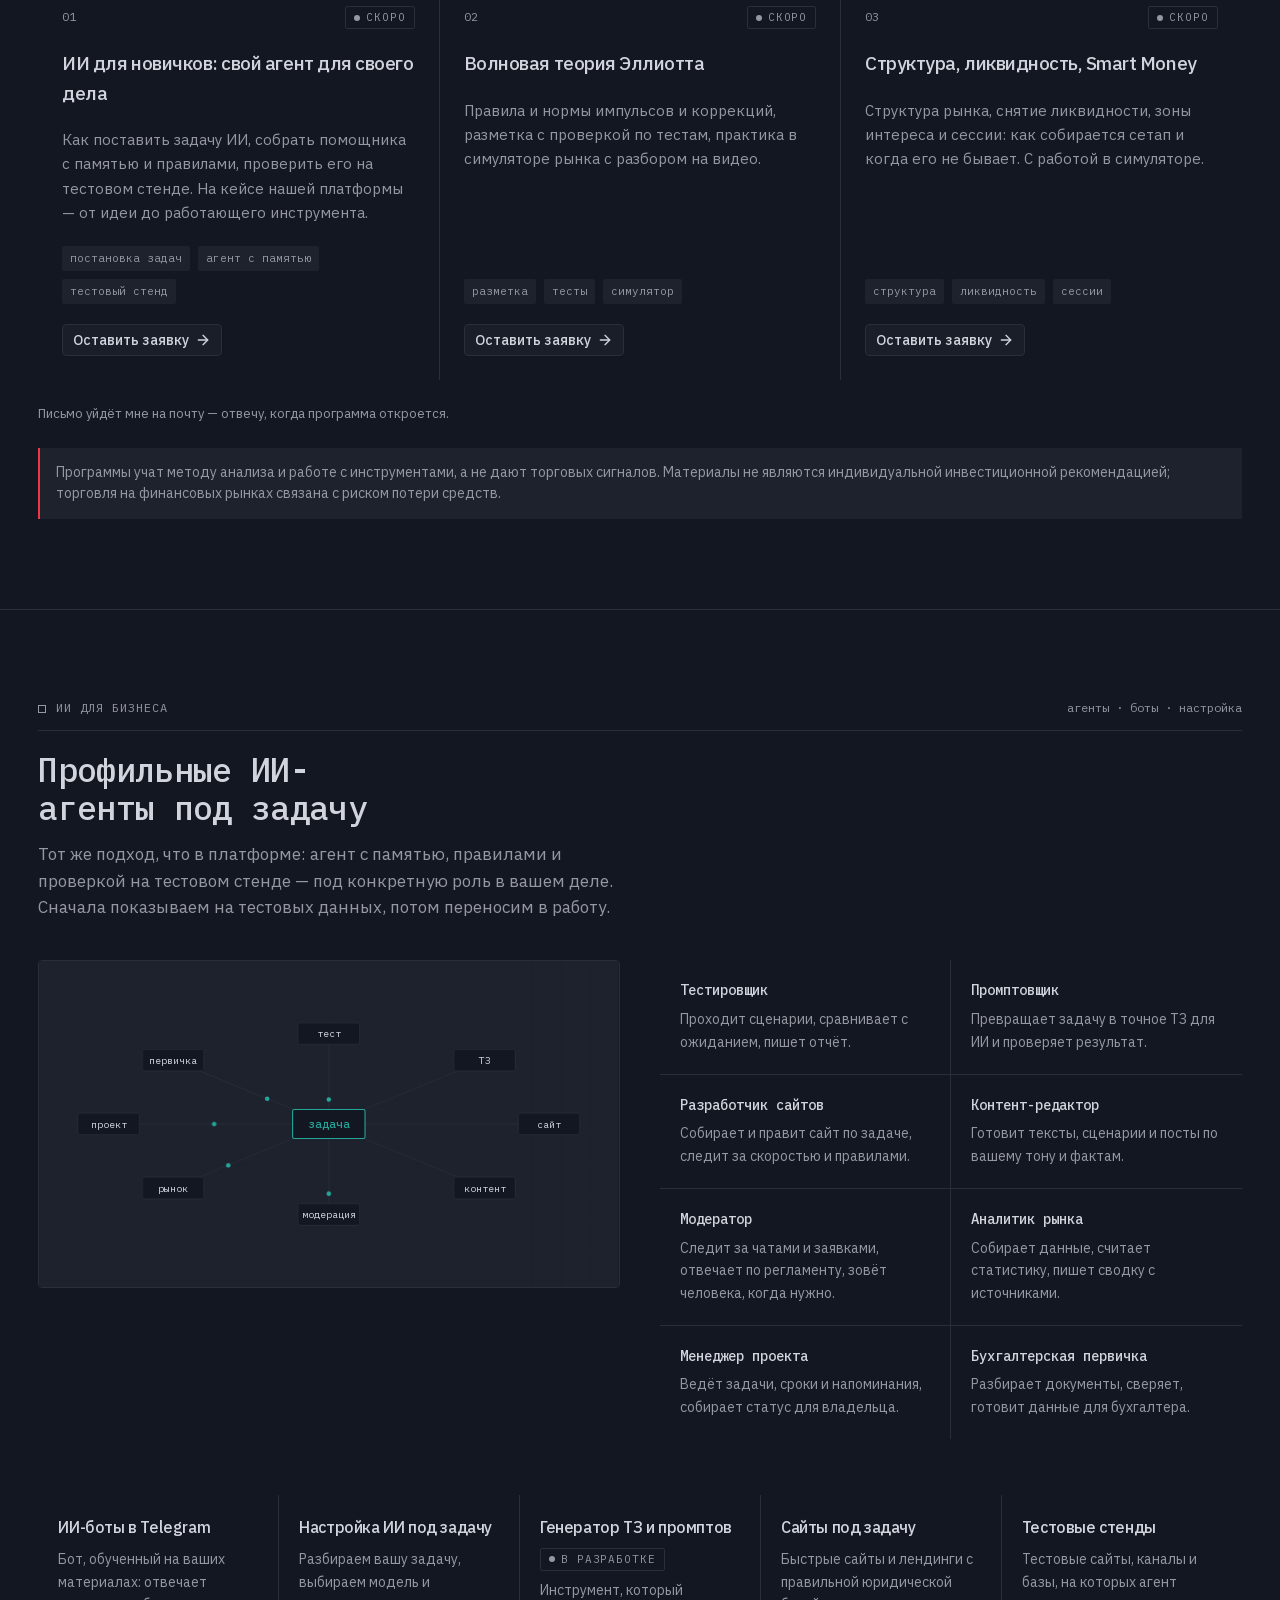
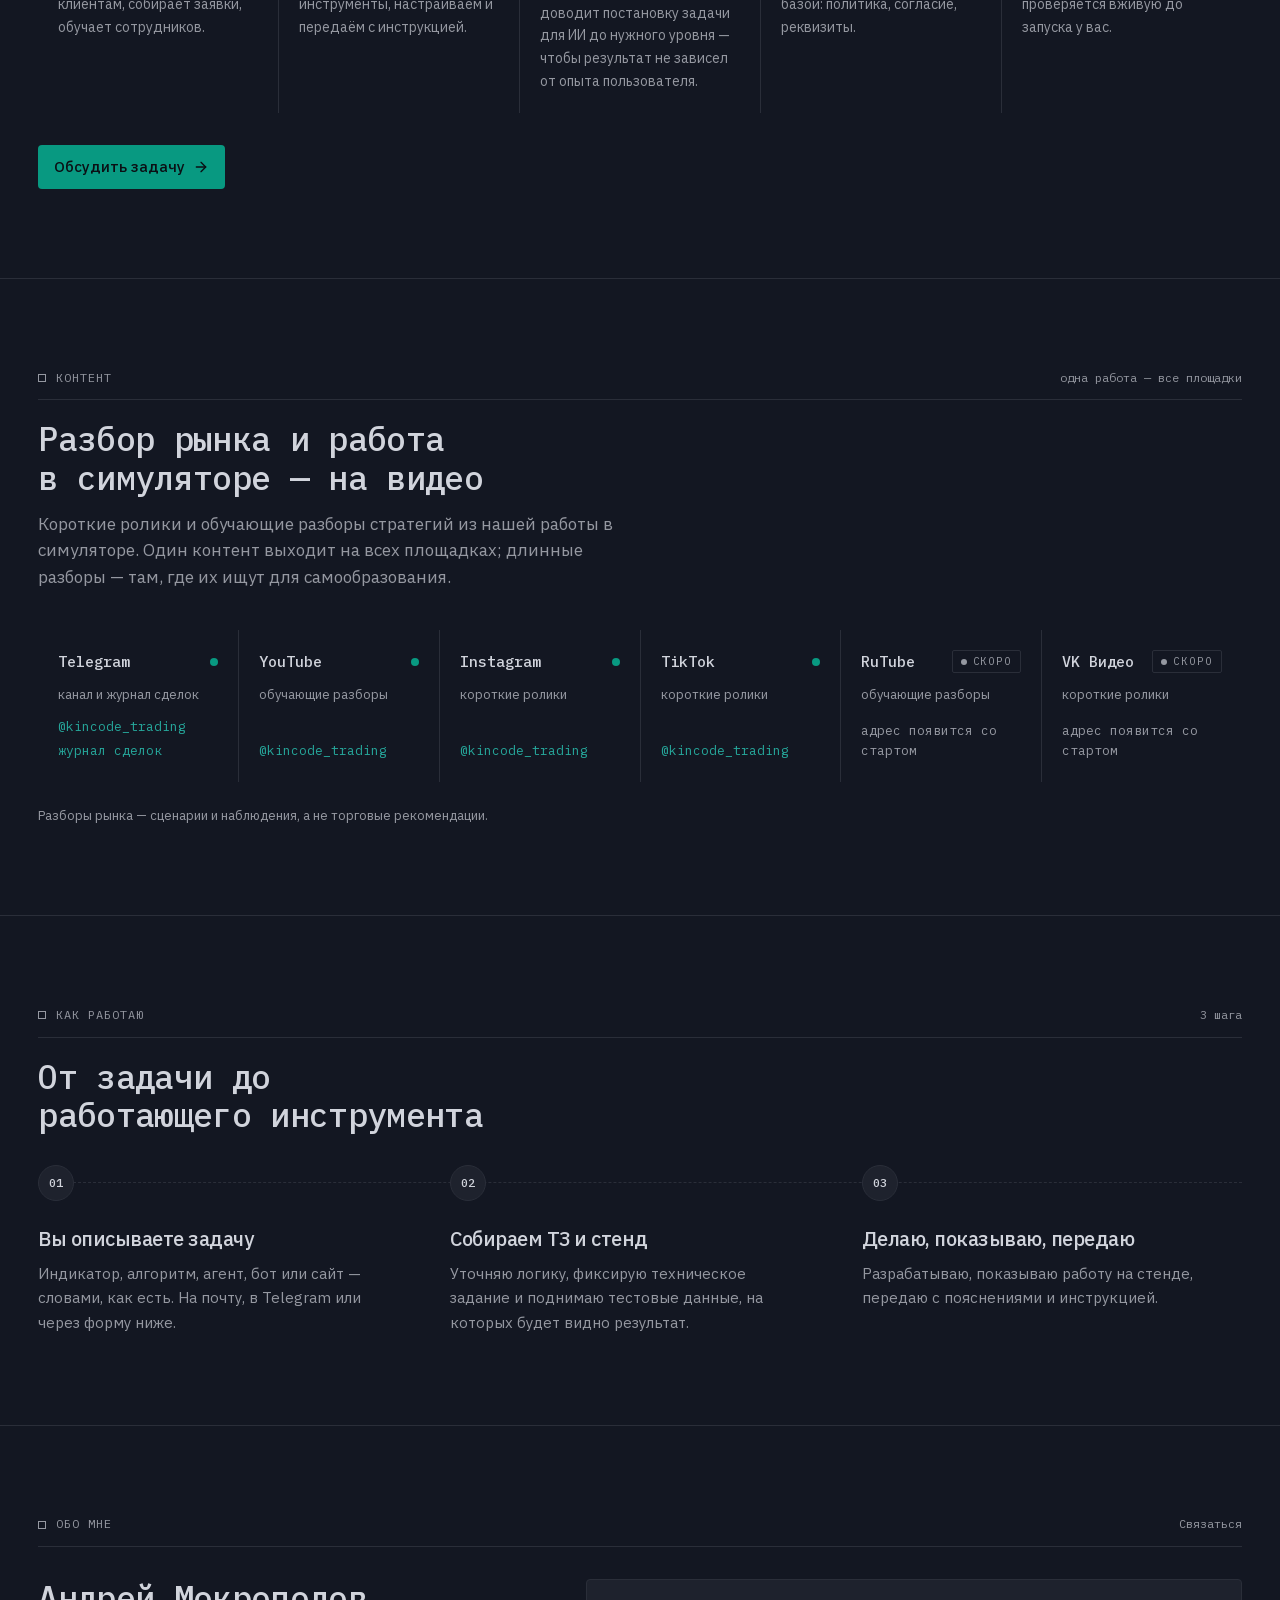
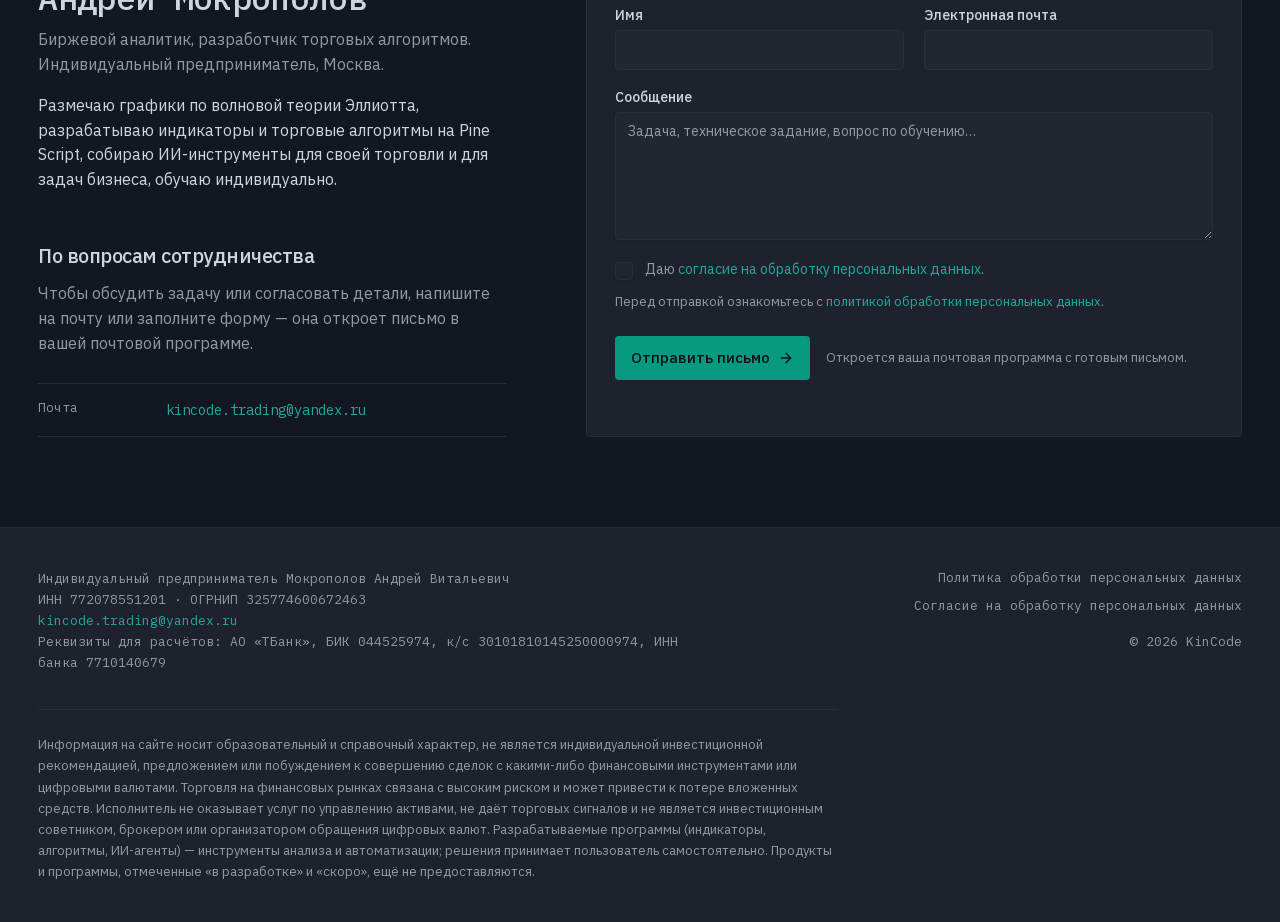
==== commit 1e82d16b: "выкладка 11.09.2026 18:16" ====
--- a/index.html
+++ b/index.html
@@ -12,9 +12,9 @@
     <meta property="og:title" content="KinCode — трейдинг и ИИ" />
     <meta property="og:description" content="Трейдинг и ИИ: платформа для трейдера, обучение, ИИ-агенты для бизнеса." />
     <meta property="og:type" content="website" />
-    <script type="module" crossorigin src="/assets/index-CU8uUHs_.js"></script>
-    <link rel="modulepreload" crossorigin href="/assets/Footer-CDtR7BDO.js">
-    <link rel="stylesheet" crossorigin href="/assets/Footer-jVCQXr8R.css">
+    <script type="module" crossorigin src="/assets/index-BZHieF6R.js"></script>
+    <link rel="modulepreload" crossorigin href="/assets/Footer-BDtOiMVx.js">
+    <link rel="stylesheet" crossorigin href="/assets/Footer-BcURgnBp.css">
   </head>
   <body>
     <div id="root"></div>
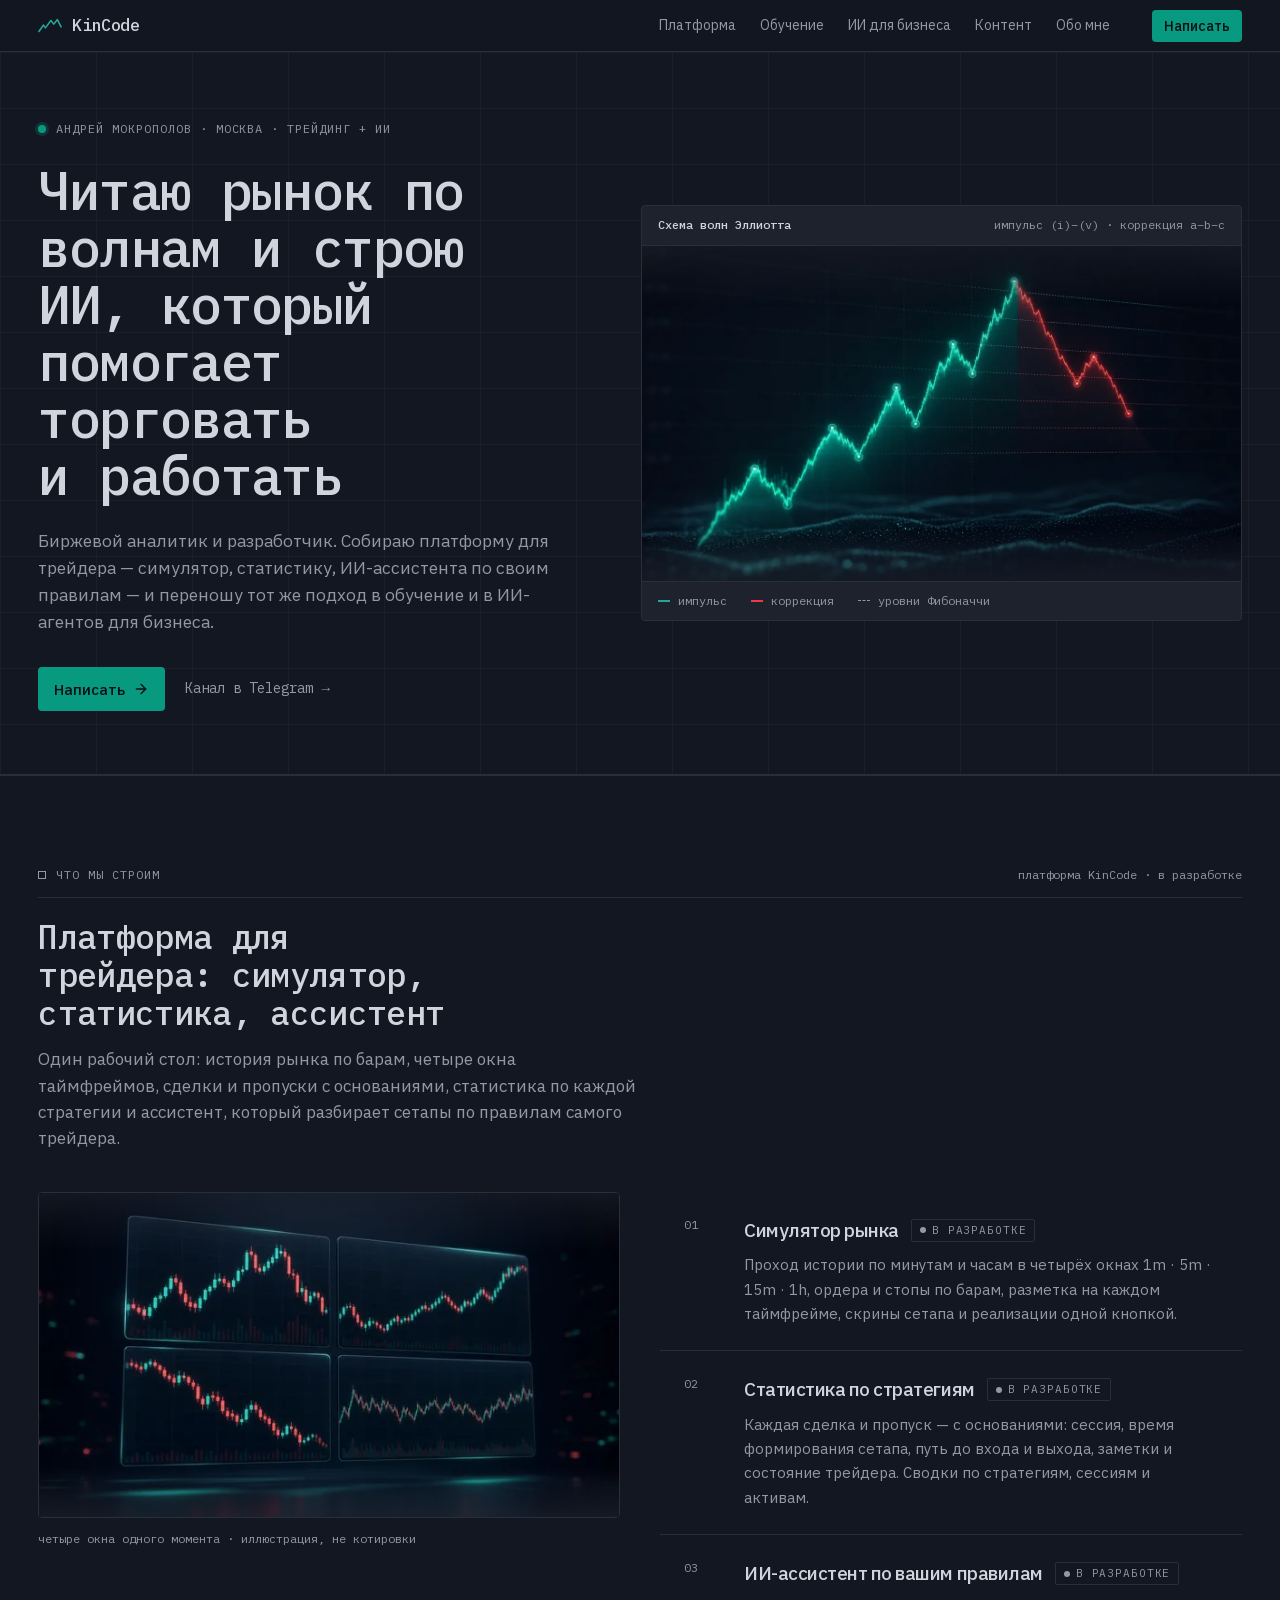
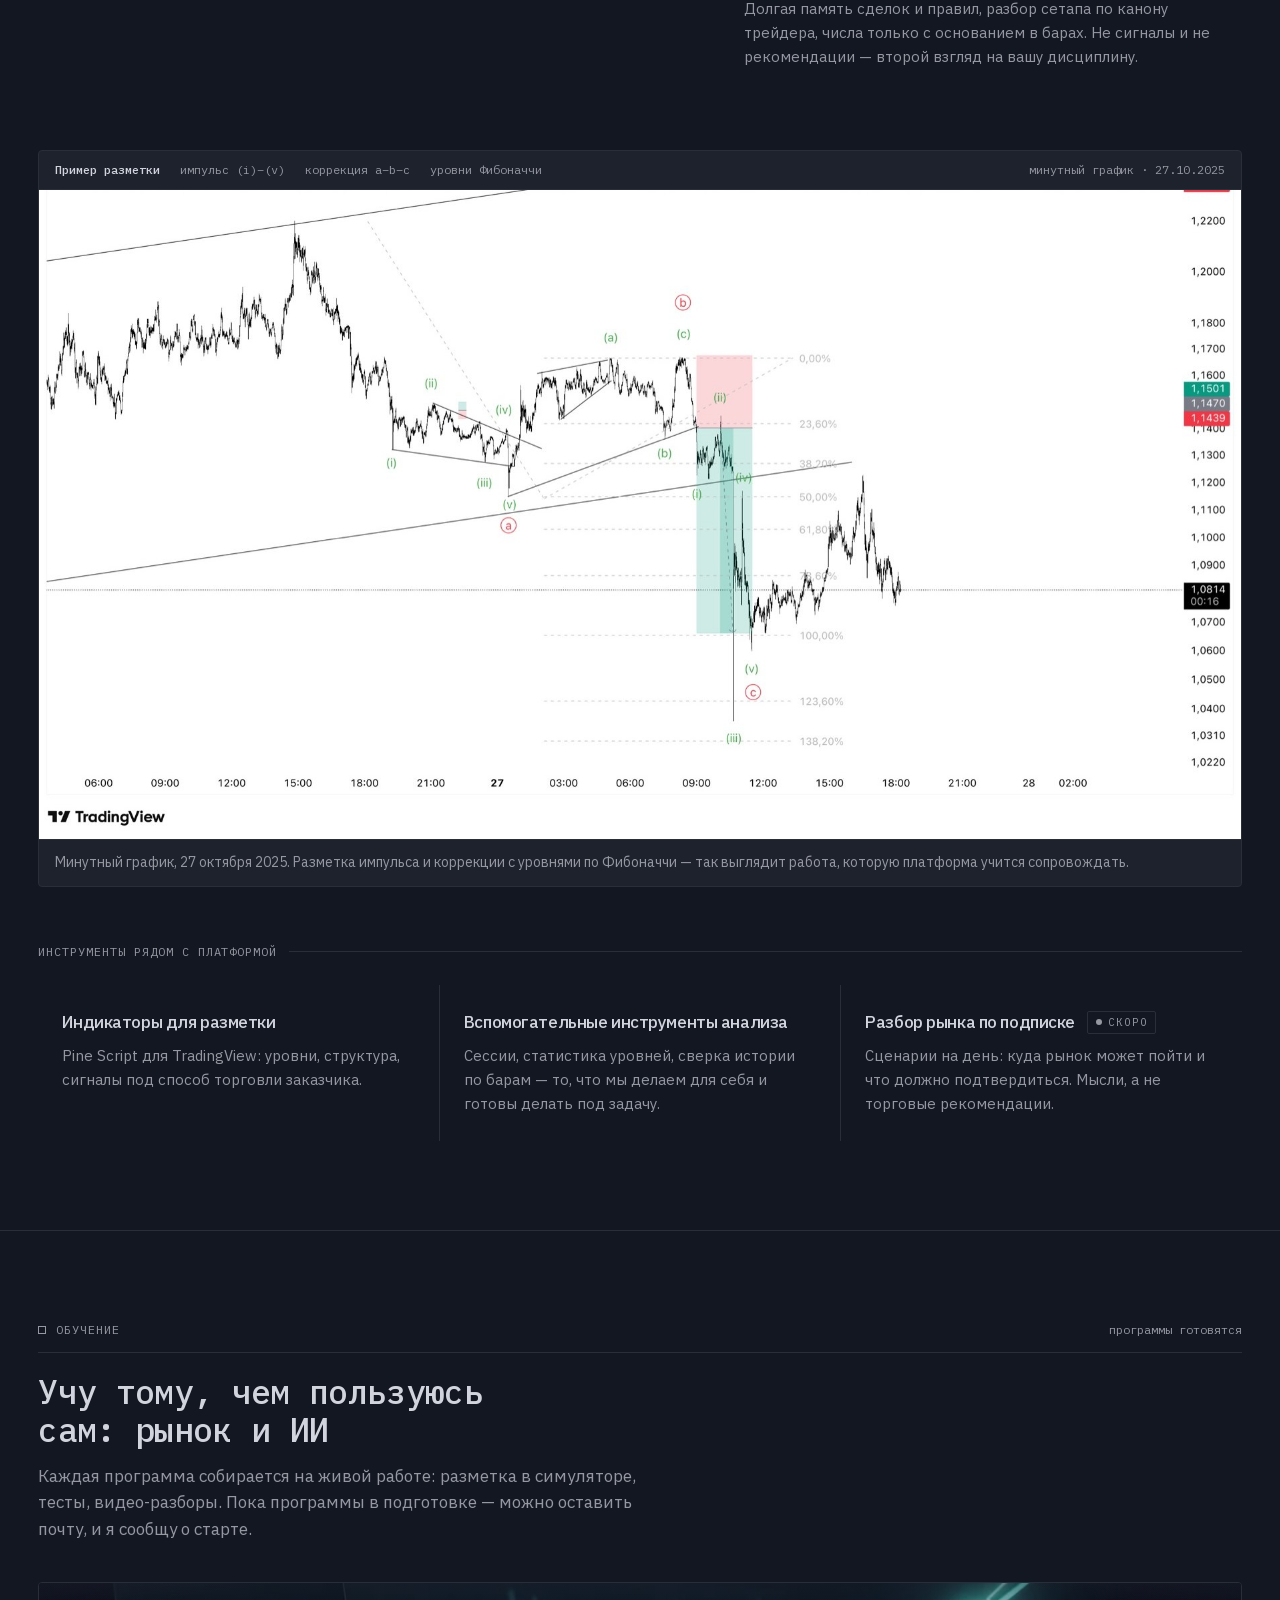
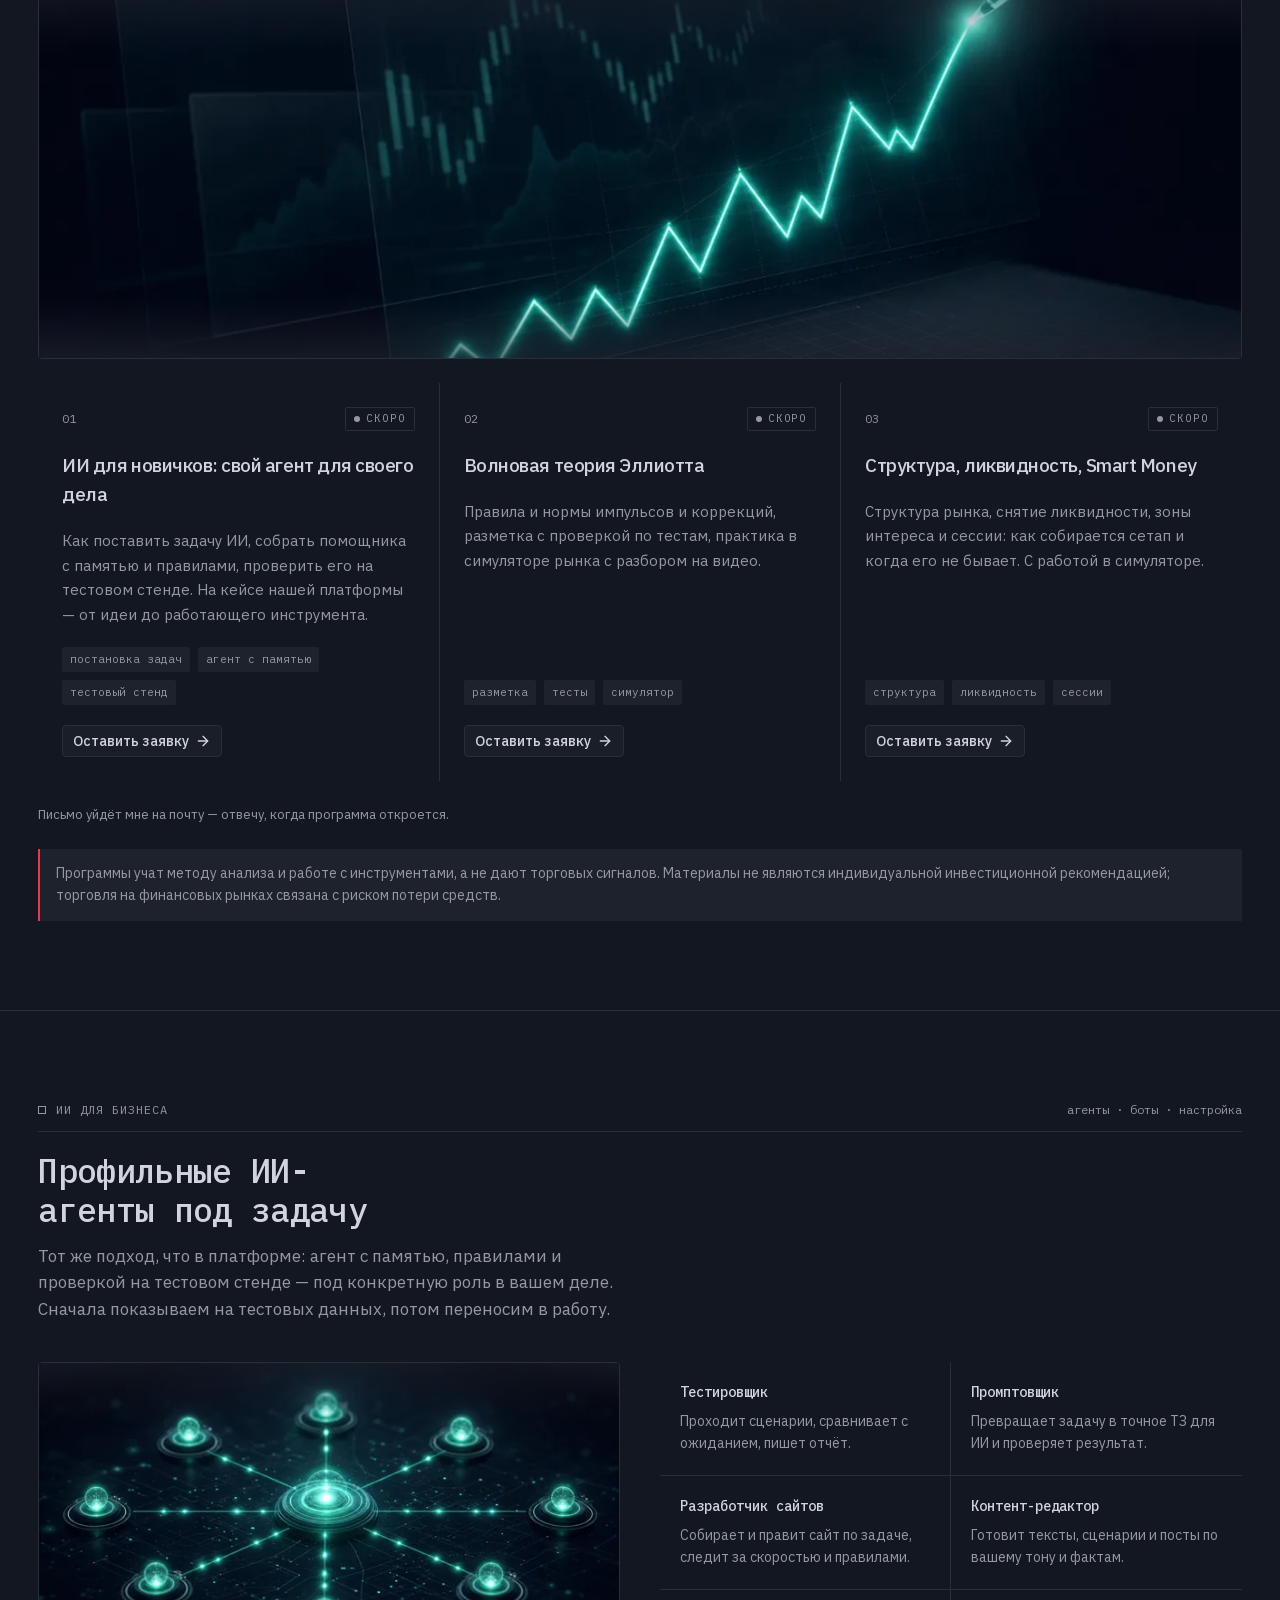
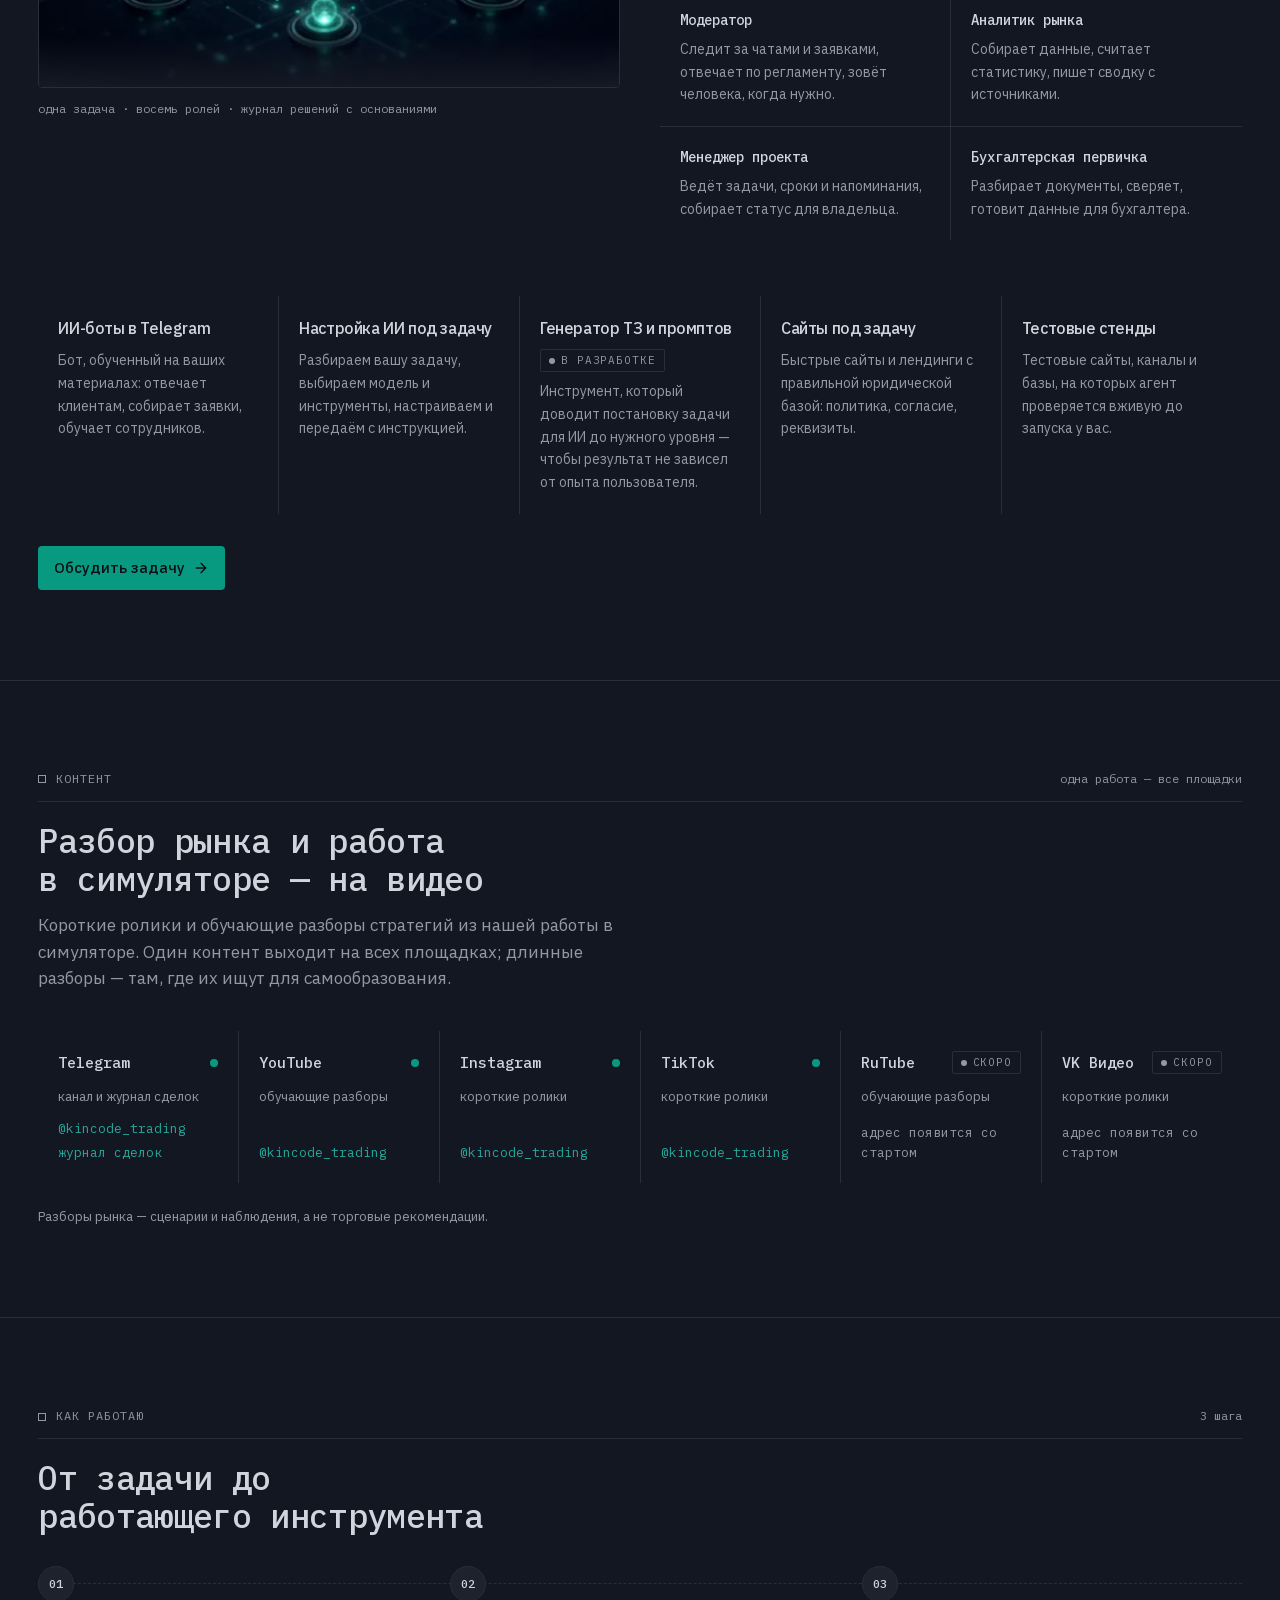
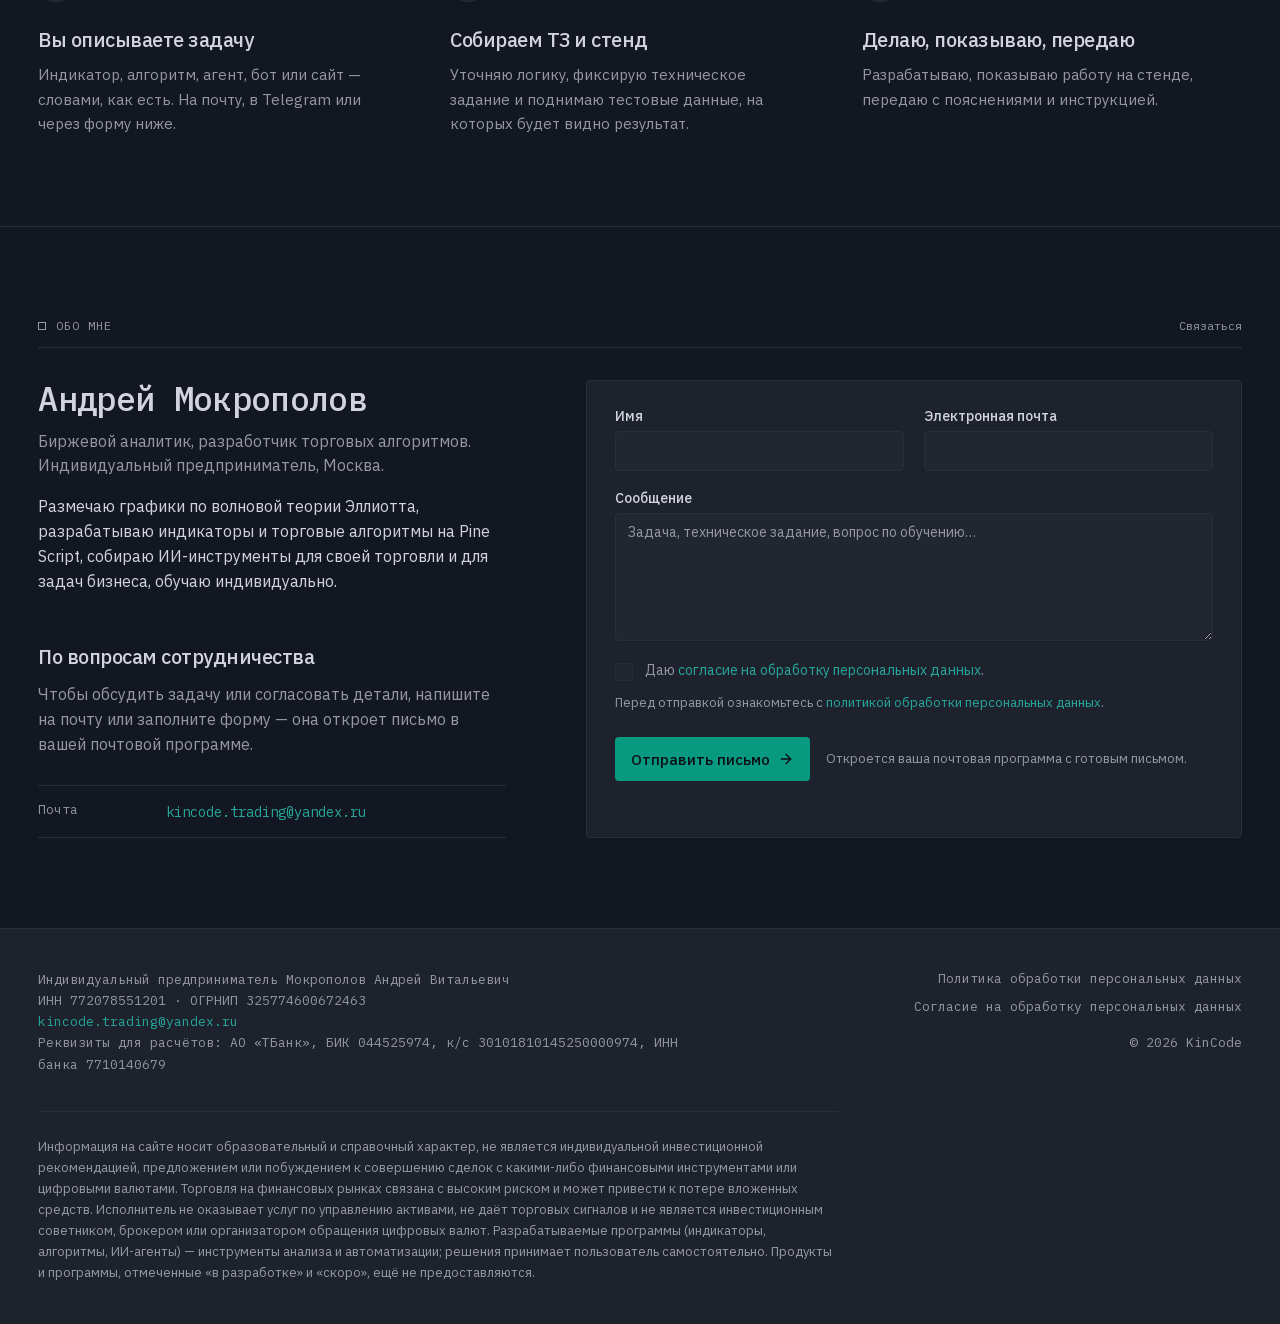
==== commit 8a965c61: "выкладка 11.09.2026 18:52" ====
--- a/index.html
+++ b/index.html
@@ -12,9 +12,9 @@
     <meta property="og:title" content="KinCode — трейдинг и ИИ" />
     <meta property="og:description" content="Трейдинг и ИИ: платформа для трейдера, обучение, ИИ-агенты для бизнеса." />
     <meta property="og:type" content="website" />
-    <script type="module" crossorigin src="/assets/index-BZHieF6R.js"></script>
-    <link rel="modulepreload" crossorigin href="/assets/Footer-BDtOiMVx.js">
-    <link rel="stylesheet" crossorigin href="/assets/Footer-BcURgnBp.css">
+    <script type="module" crossorigin src="/assets/index-CYoEkNbK.js"></script>
+    <link rel="modulepreload" crossorigin href="/assets/Footer-CrW8xFaU.js">
+    <link rel="stylesheet" crossorigin href="/assets/Footer-HqaXVBrK.css">
   </head>
   <body>
     <div id="root"></div>
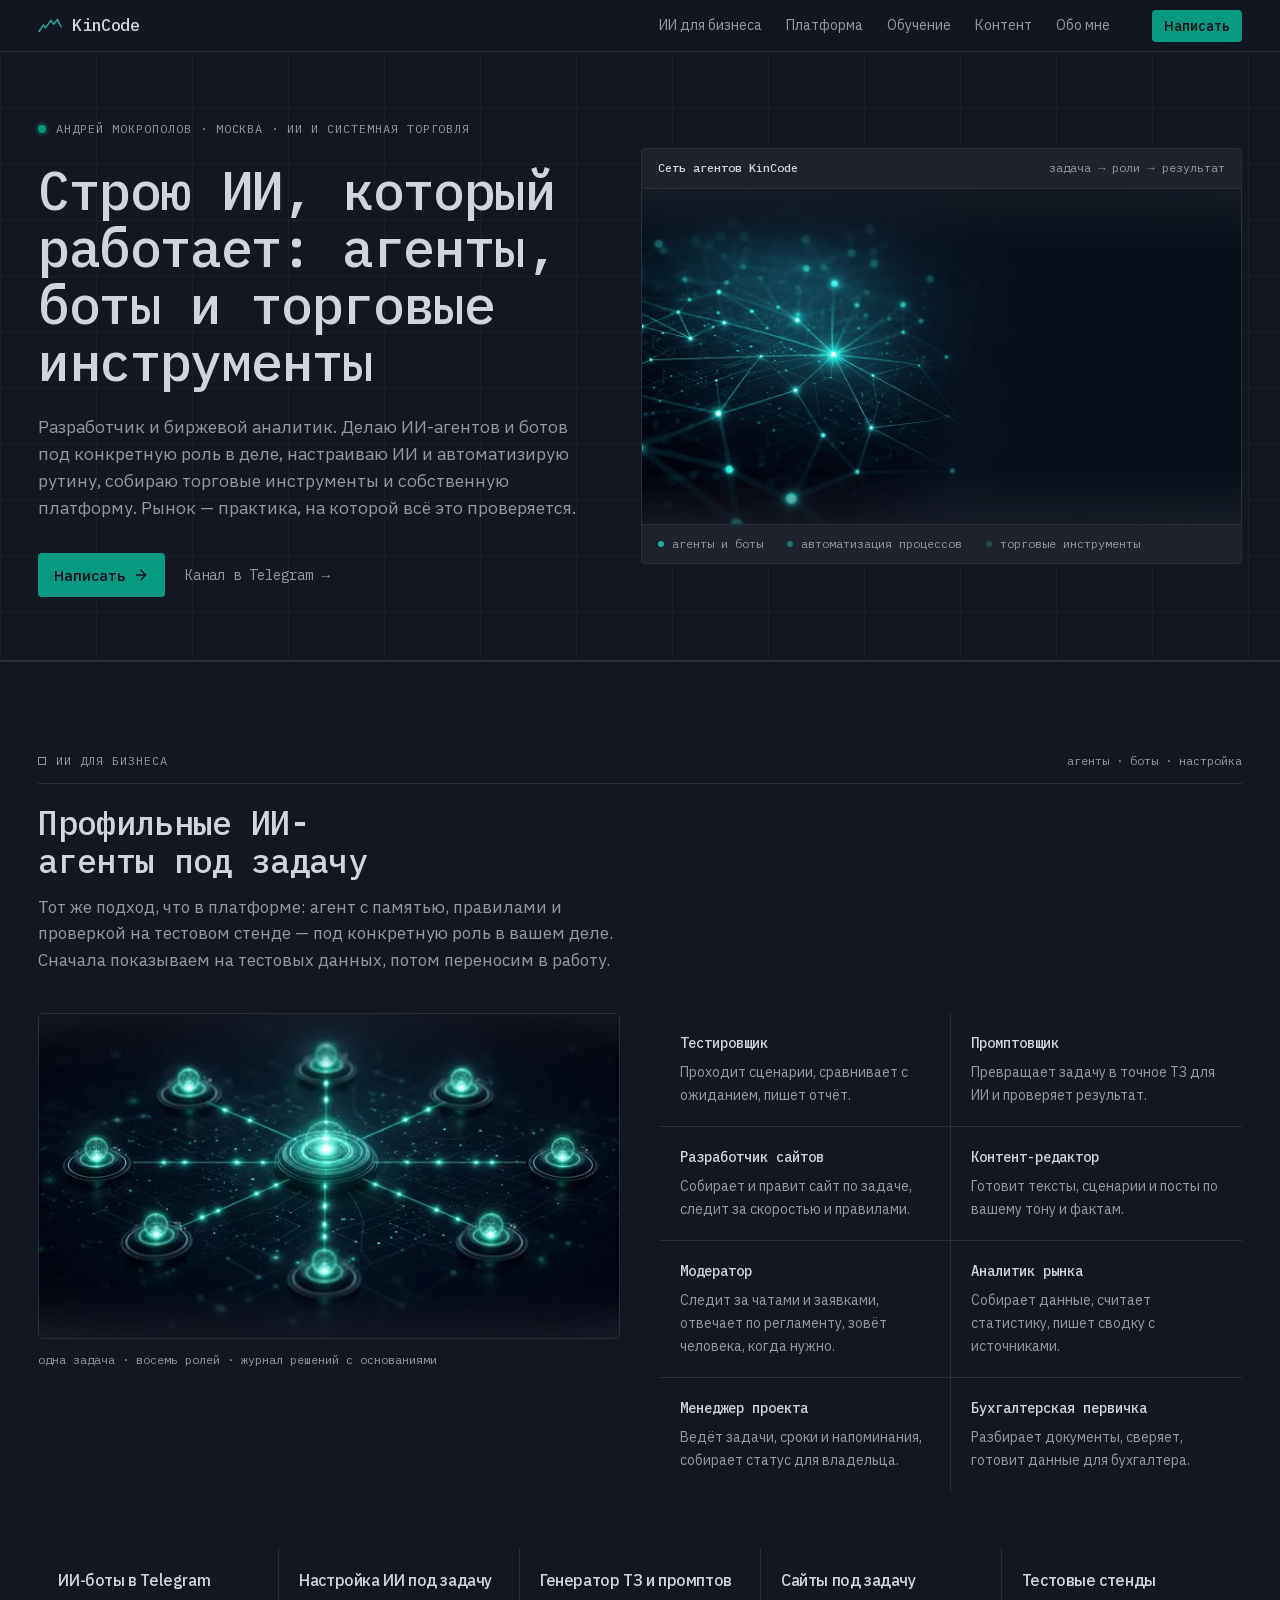
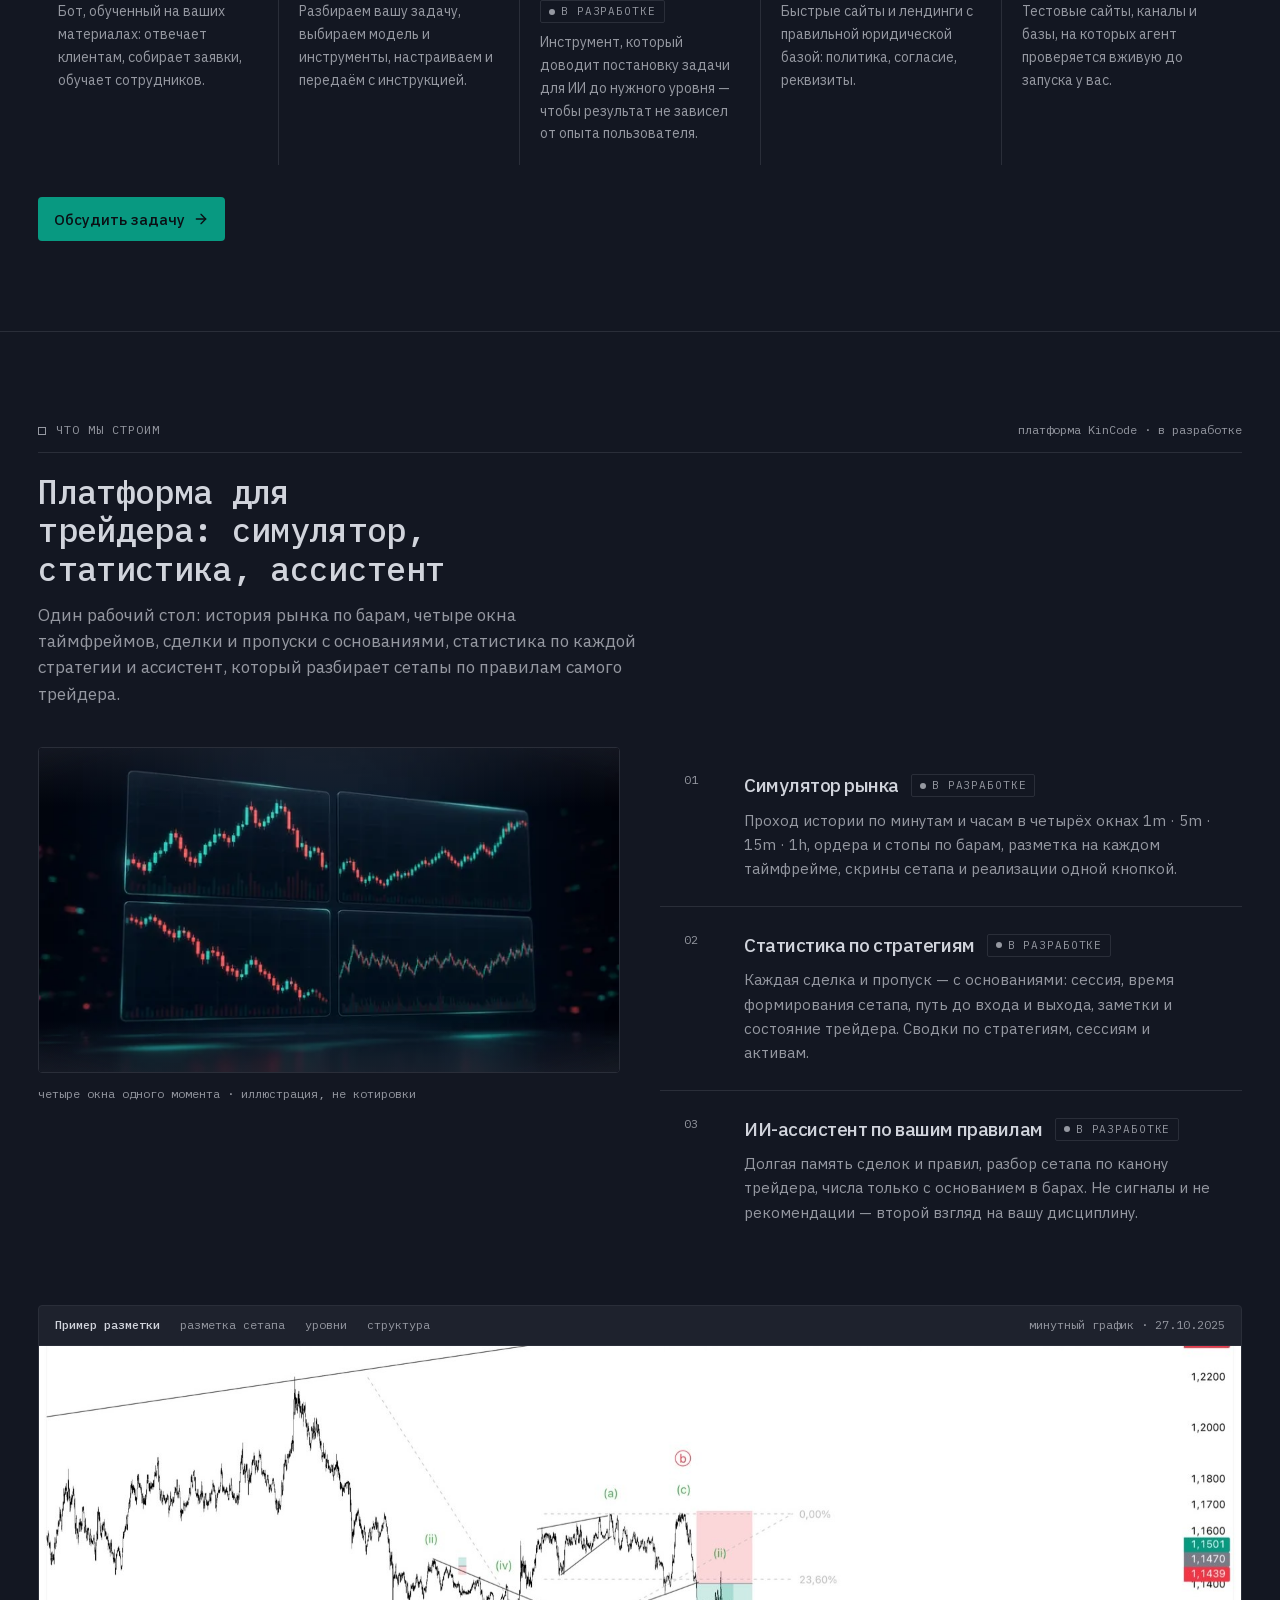
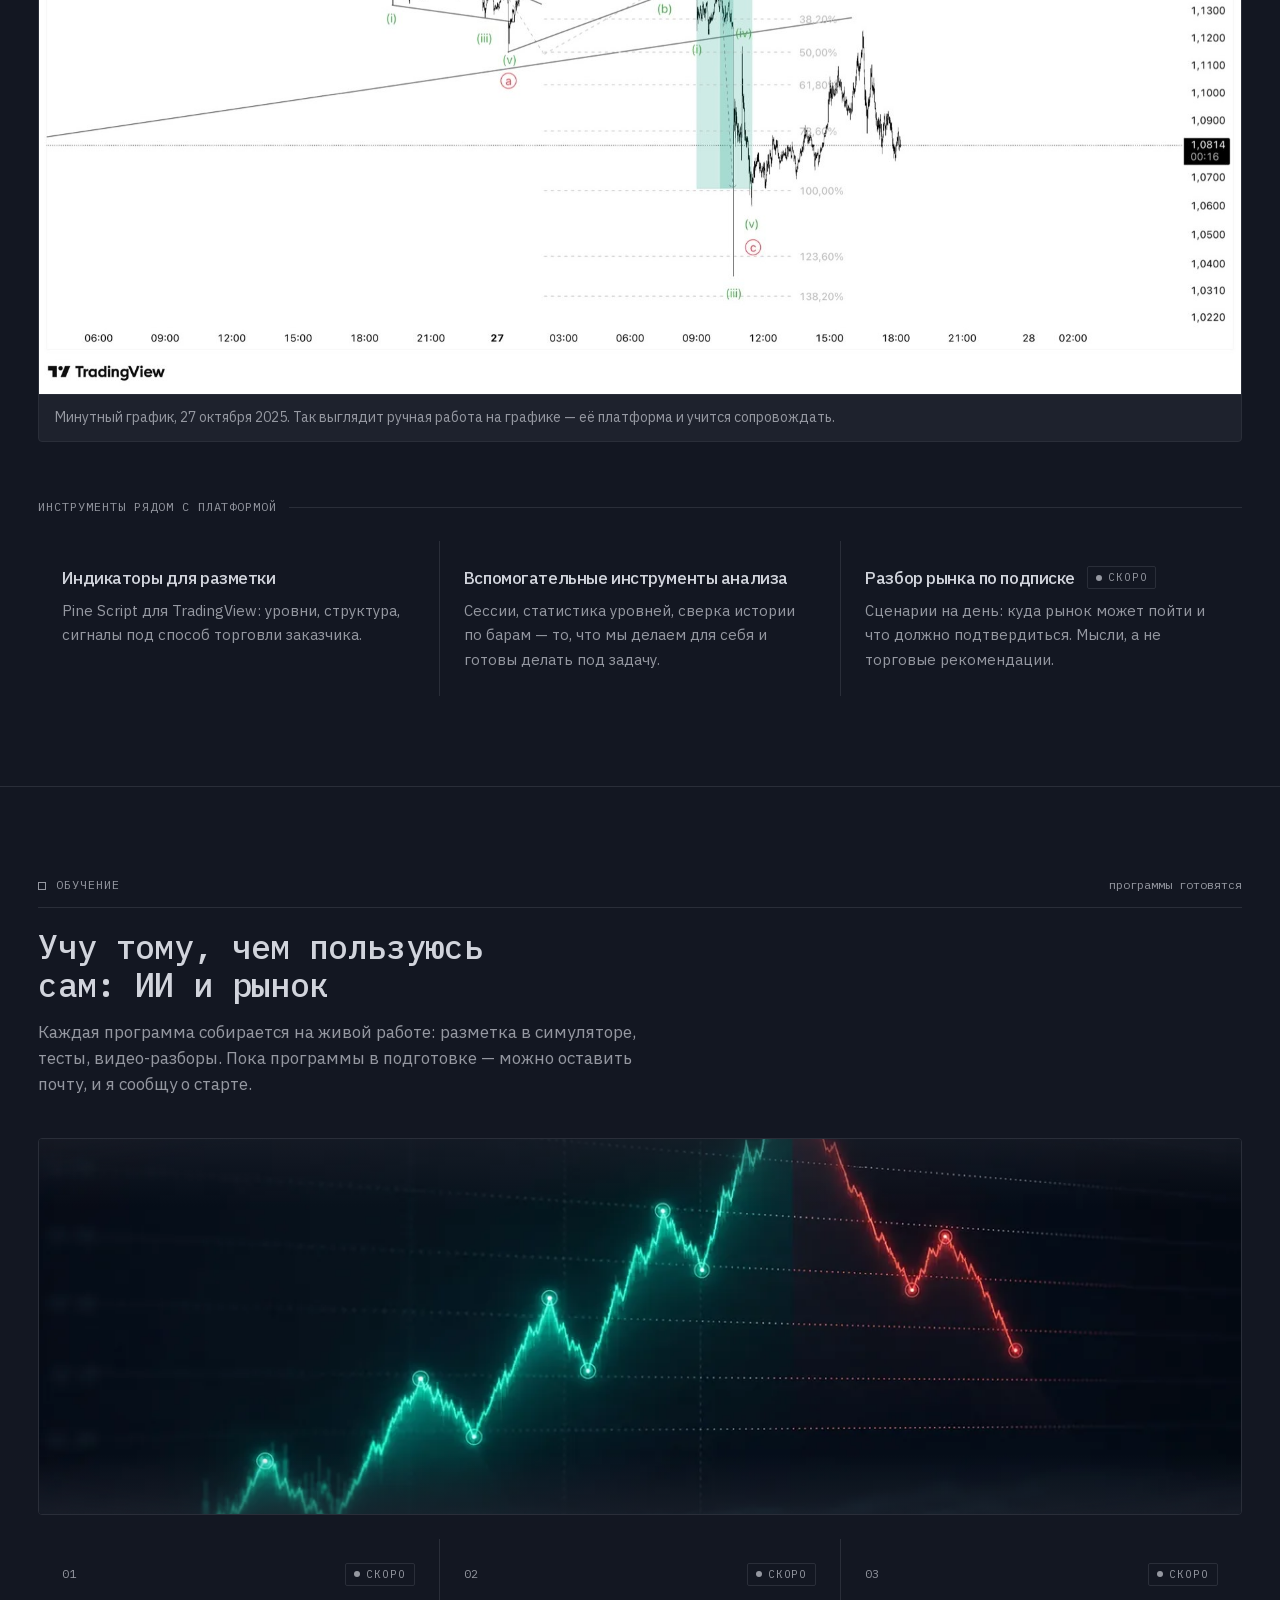
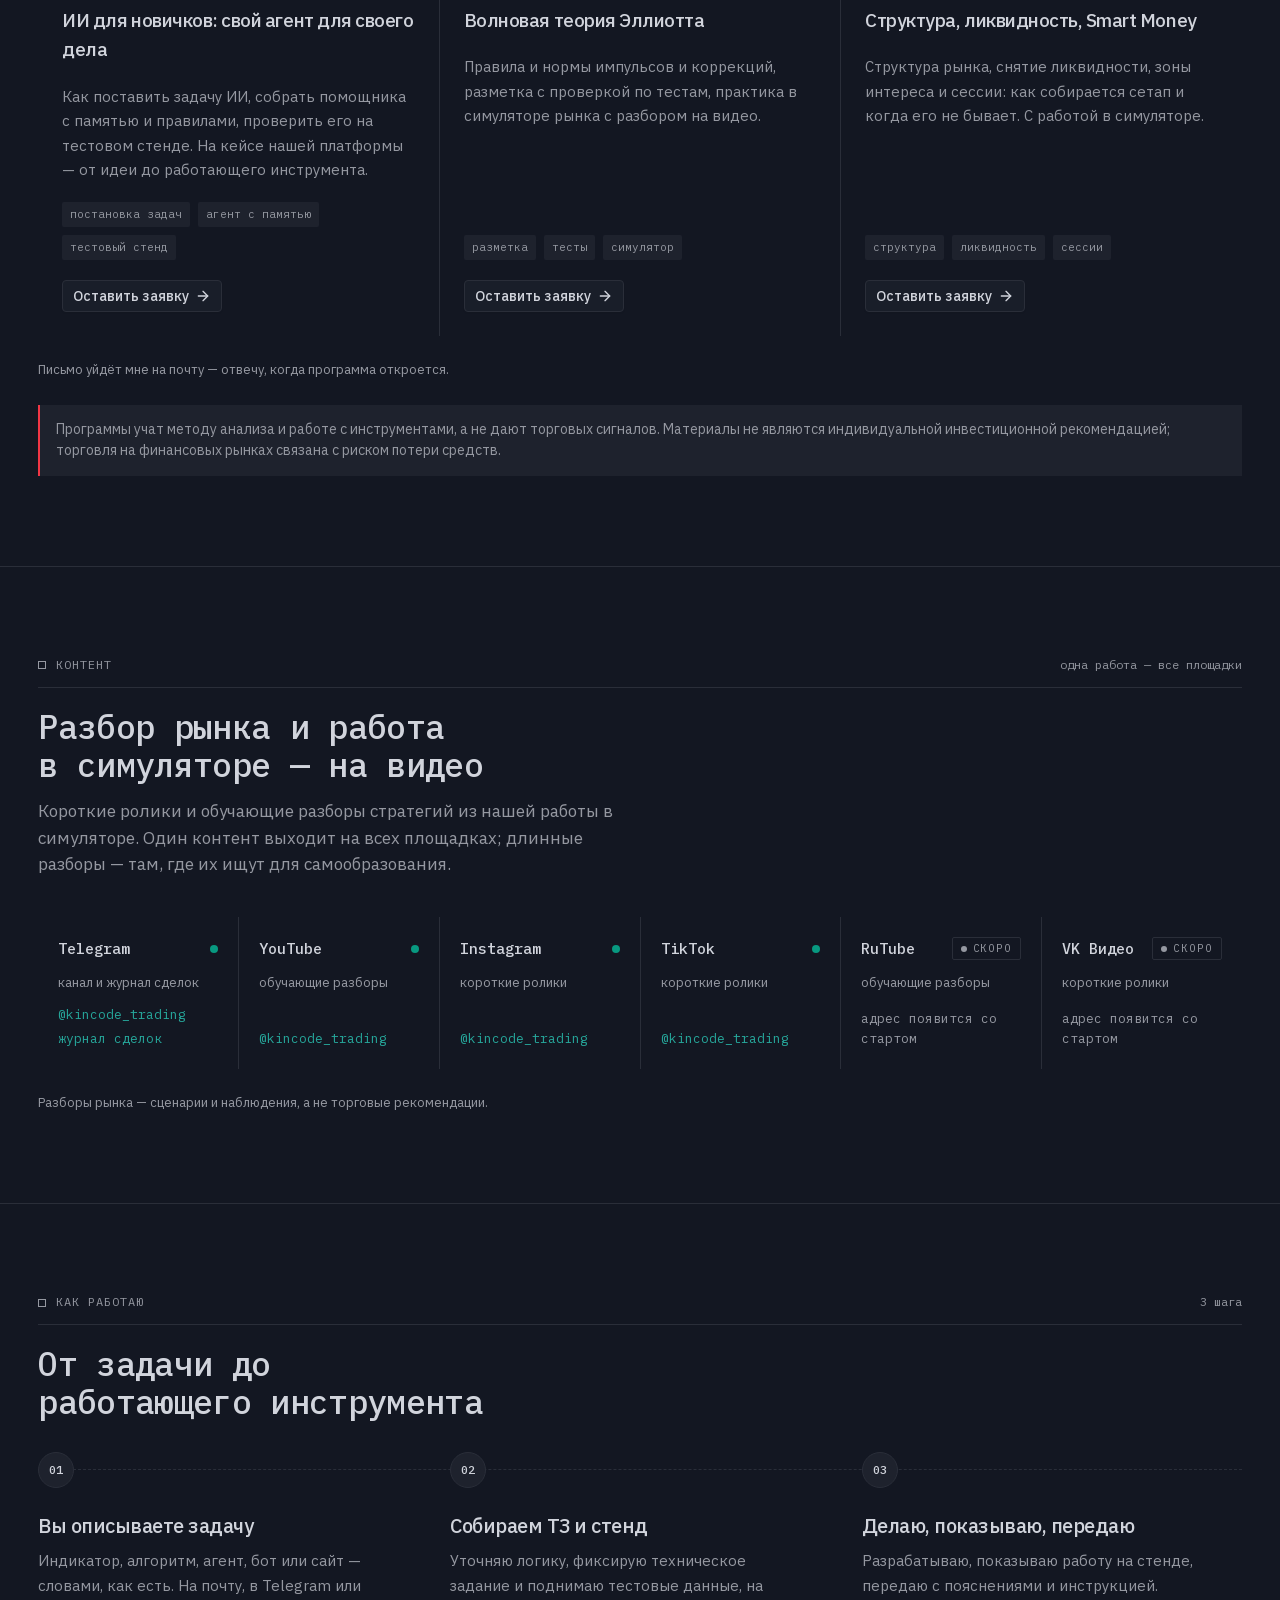
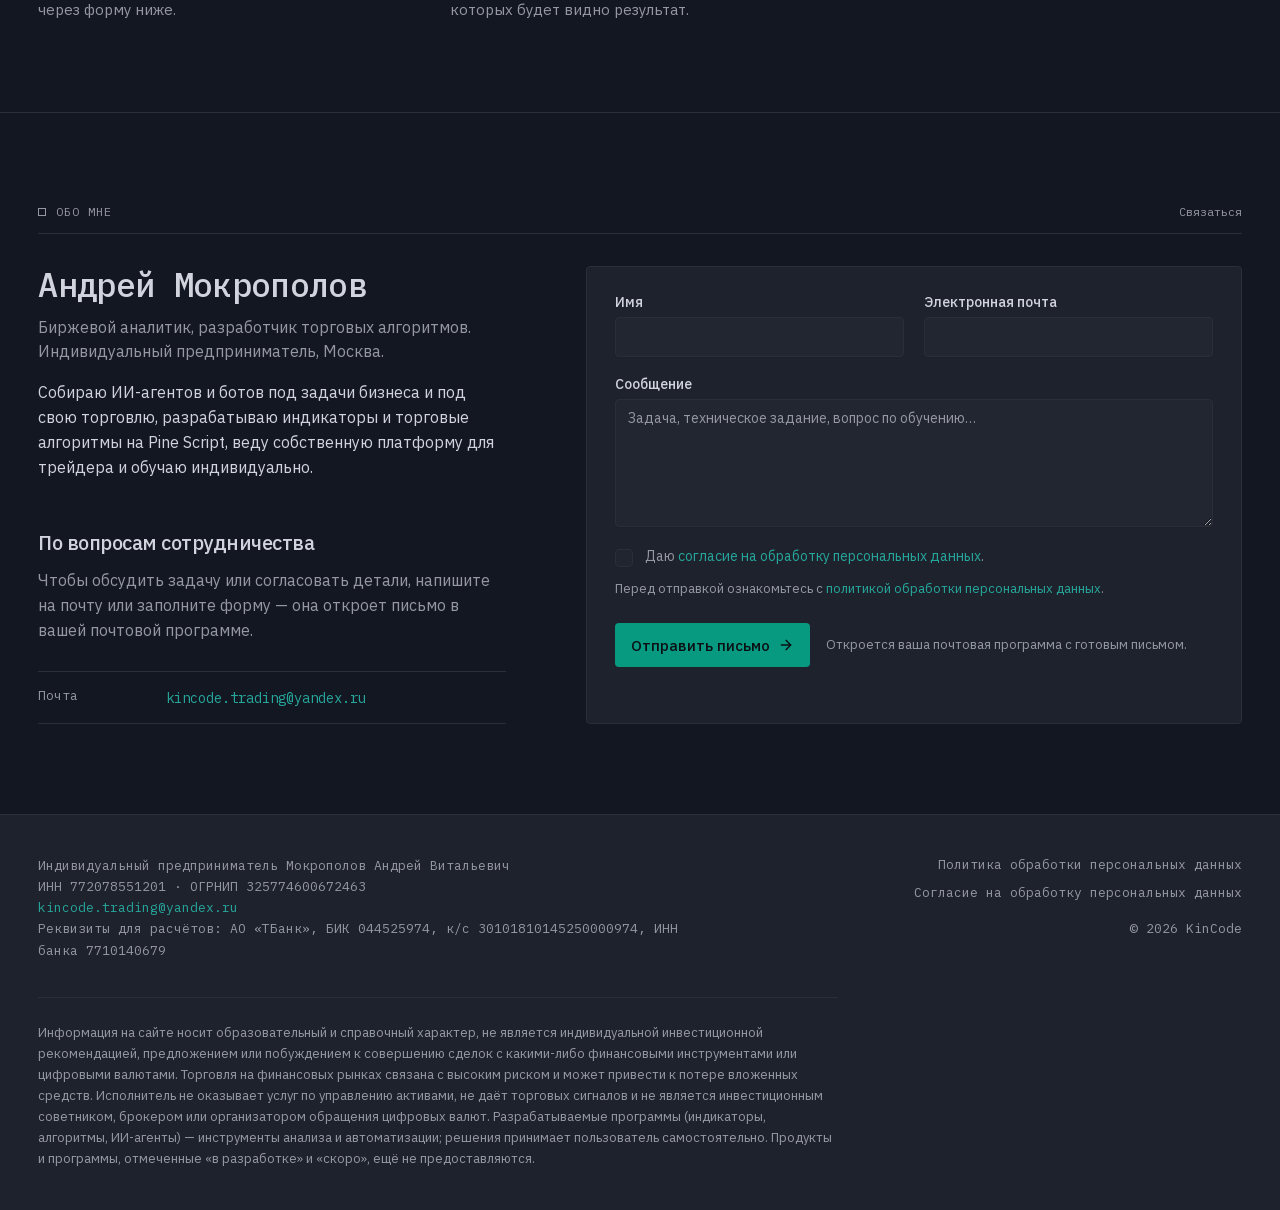
==== commit 62688be5: "выкладка 12.09.2026 12:39" ====
--- a/index.html
+++ b/index.html
@@ -7,14 +7,14 @@
     <meta name="color-scheme" content="dark" />
     <meta name="theme-color" content="#131722" />
     <link rel="icon" type="image/svg+xml" href="/favicon.svg" />
-    <title>KinCode — трейдинг и ИИ: платформа, обучение, агенты для бизнеса</title>
-    <meta name="description" content="KinCode: платформа для трейдера (симулятор рынка, статистика по стратегиям, ИИ-ассистент), обучение волновому анализу и работе с ИИ, ИИ-агенты и боты для бизнеса. Андрей Мокрополов, Москва." />
-    <meta property="og:title" content="KinCode — трейдинг и ИИ" />
-    <meta property="og:description" content="Трейдинг и ИИ: платформа для трейдера, обучение, ИИ-агенты для бизнеса." />
+    <title>KinCode — ИИ, который работает: агенты, боты, торговые инструменты</title>
+    <meta name="description" content="KinCode: ИИ-агенты и боты под задачу, настройка ИИ и автоматизация, торговые инструменты и собственная платформа для трейдера. Андрей Мокрополов, Москва." />
+    <meta property="og:title" content="KinCode — ИИ, который работает" />
+    <meta property="og:description" content="ИИ-агенты и боты под задачу, автоматизация, торговые инструменты и платформа для трейдера." />
     <meta property="og:type" content="website" />
-    <script type="module" crossorigin src="/assets/index-CYoEkNbK.js"></script>
-    <link rel="modulepreload" crossorigin href="/assets/Footer-CrW8xFaU.js">
-    <link rel="stylesheet" crossorigin href="/assets/Footer-HqaXVBrK.css">
+    <script type="module" crossorigin src="/assets/index-DWkzzaVd.js"></script>
+    <link rel="modulepreload" crossorigin href="/assets/Footer-B2JeyOOY.js">
+    <link rel="stylesheet" crossorigin href="/assets/Footer-HGhesCO2.css">
   </head>
   <body>
     <div id="root"></div>
